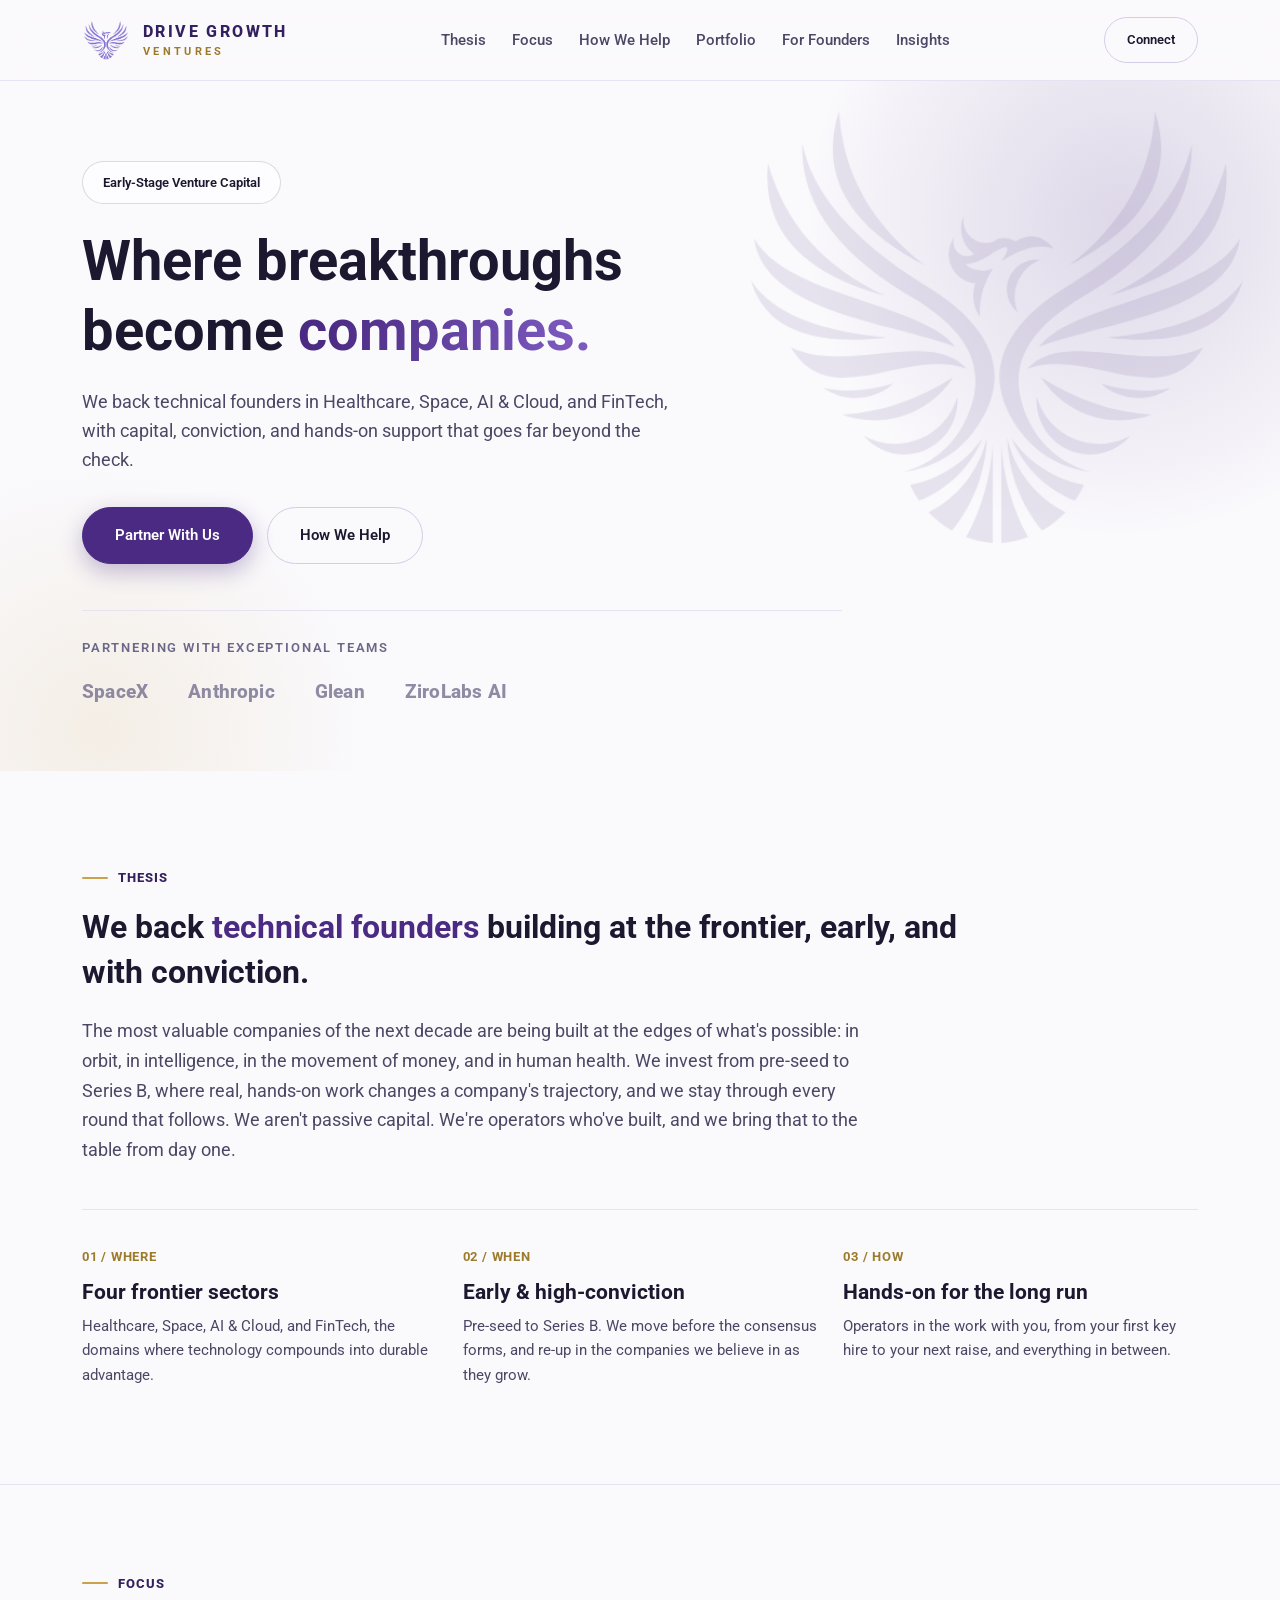
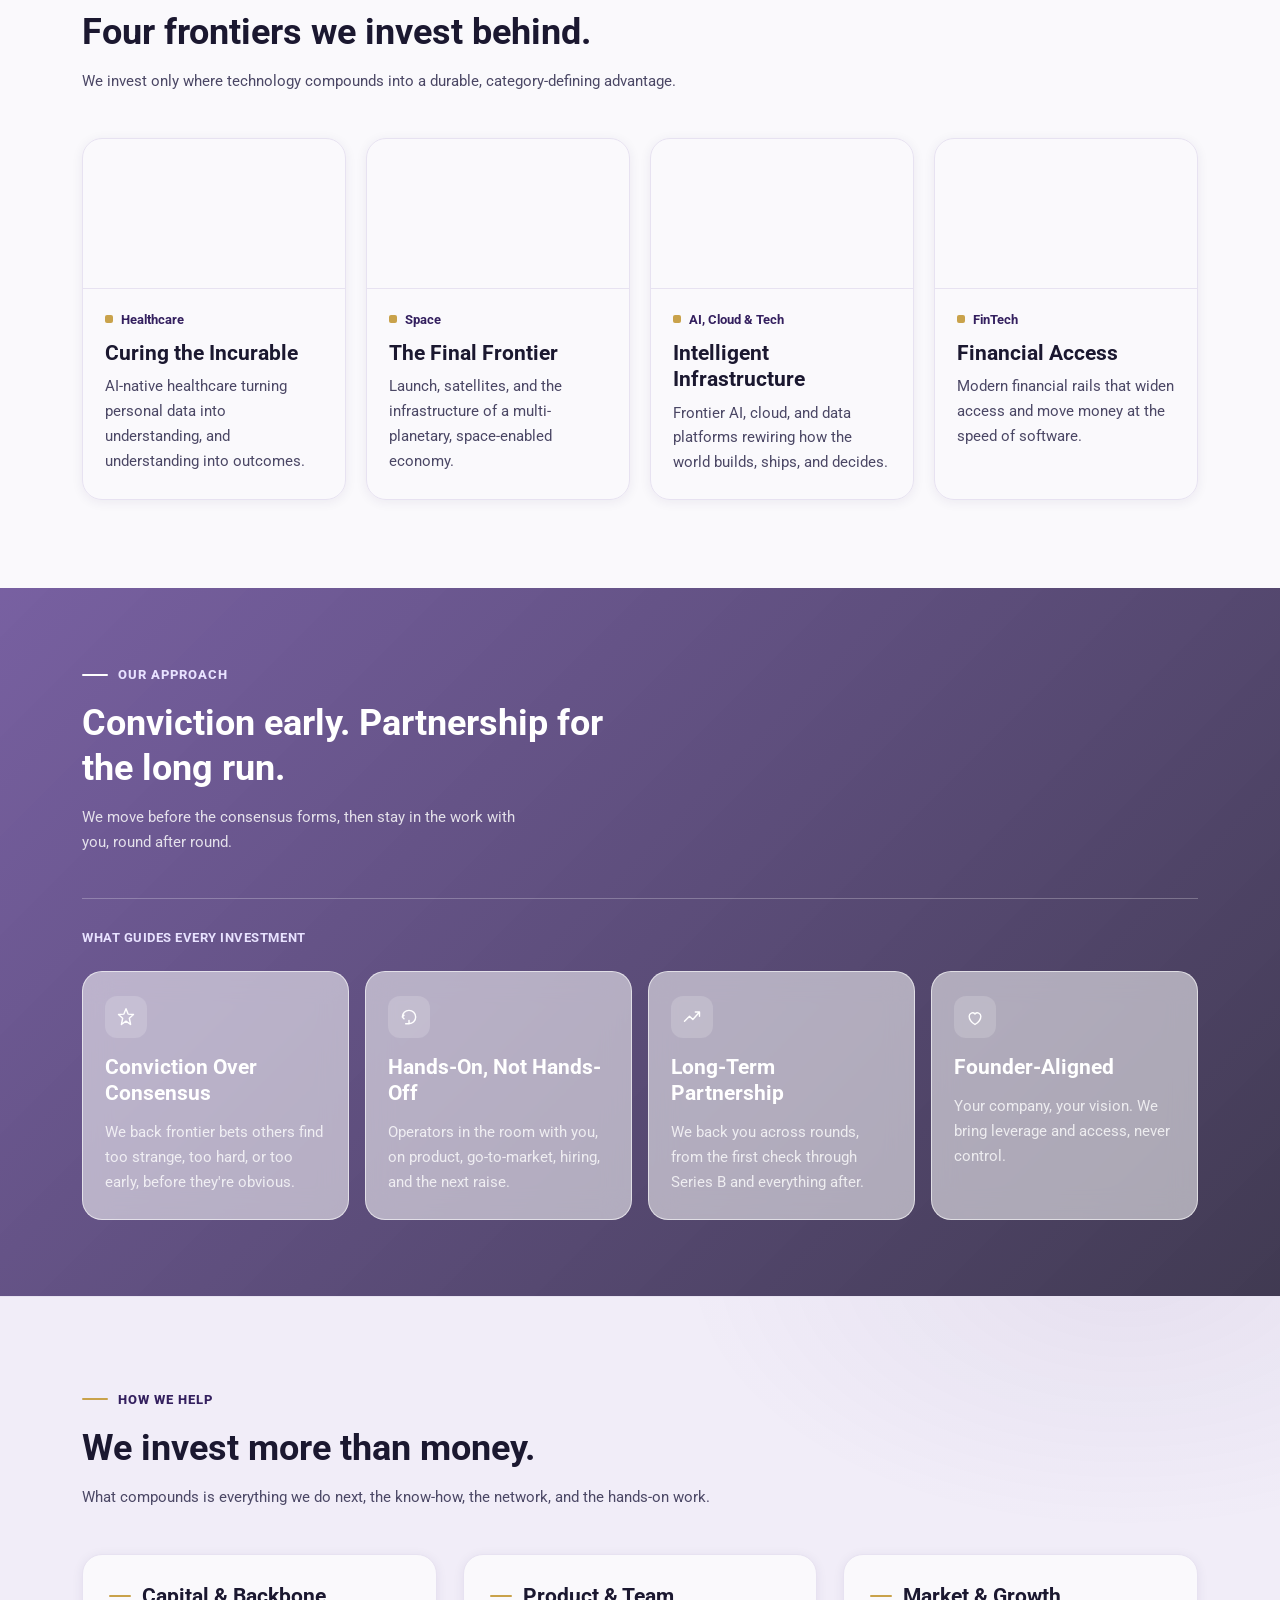
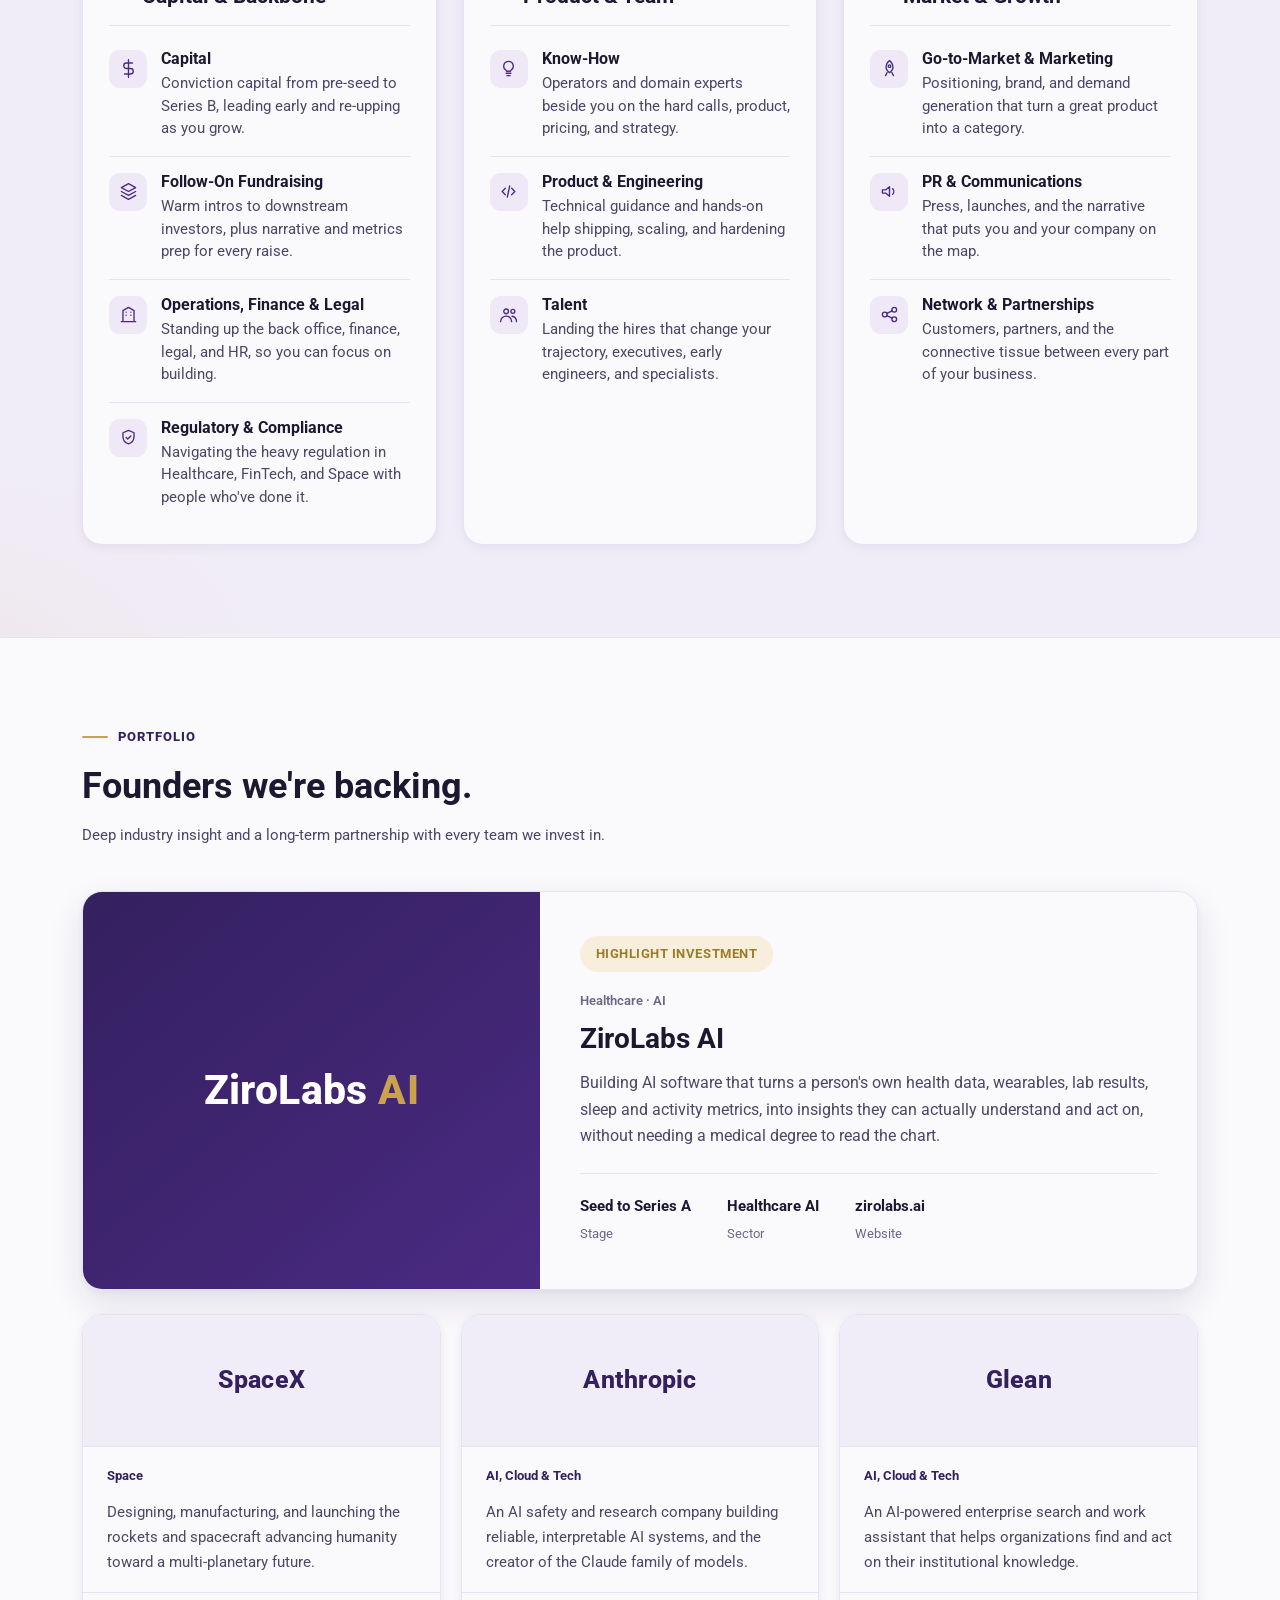
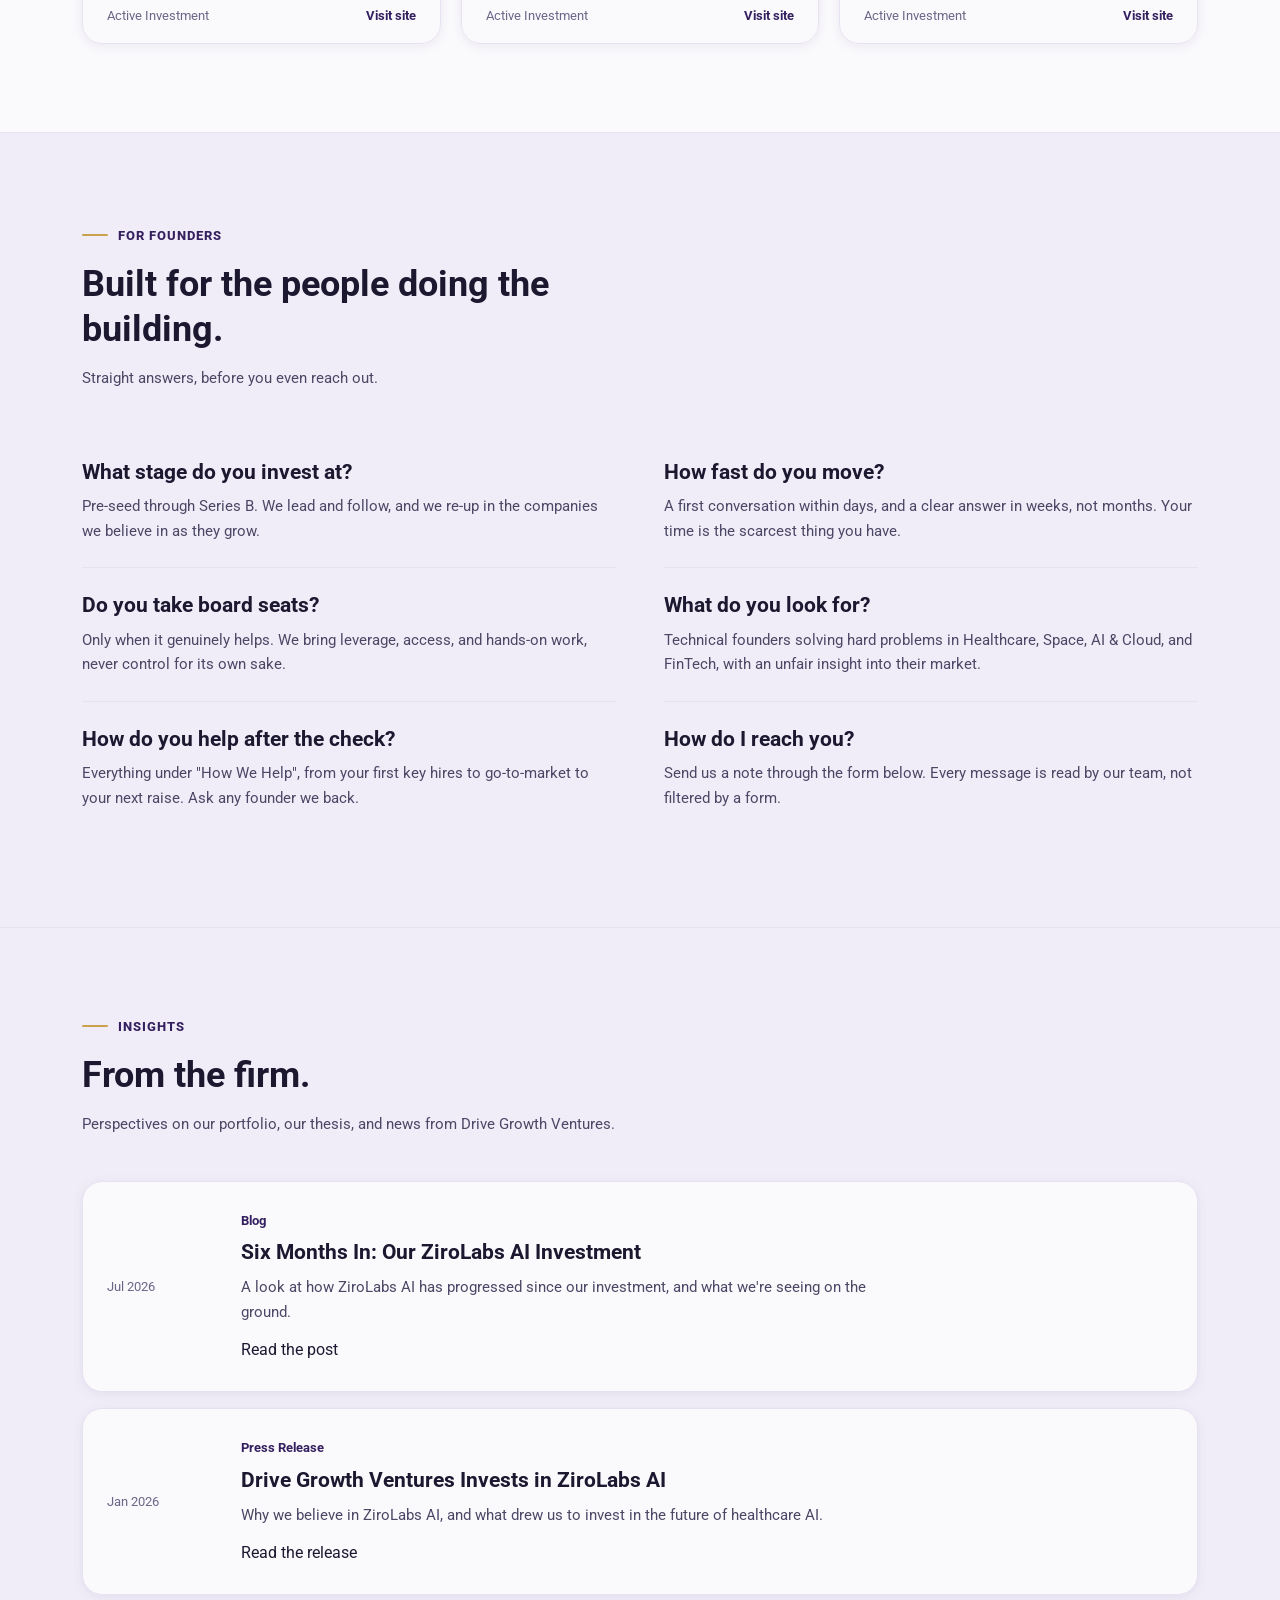
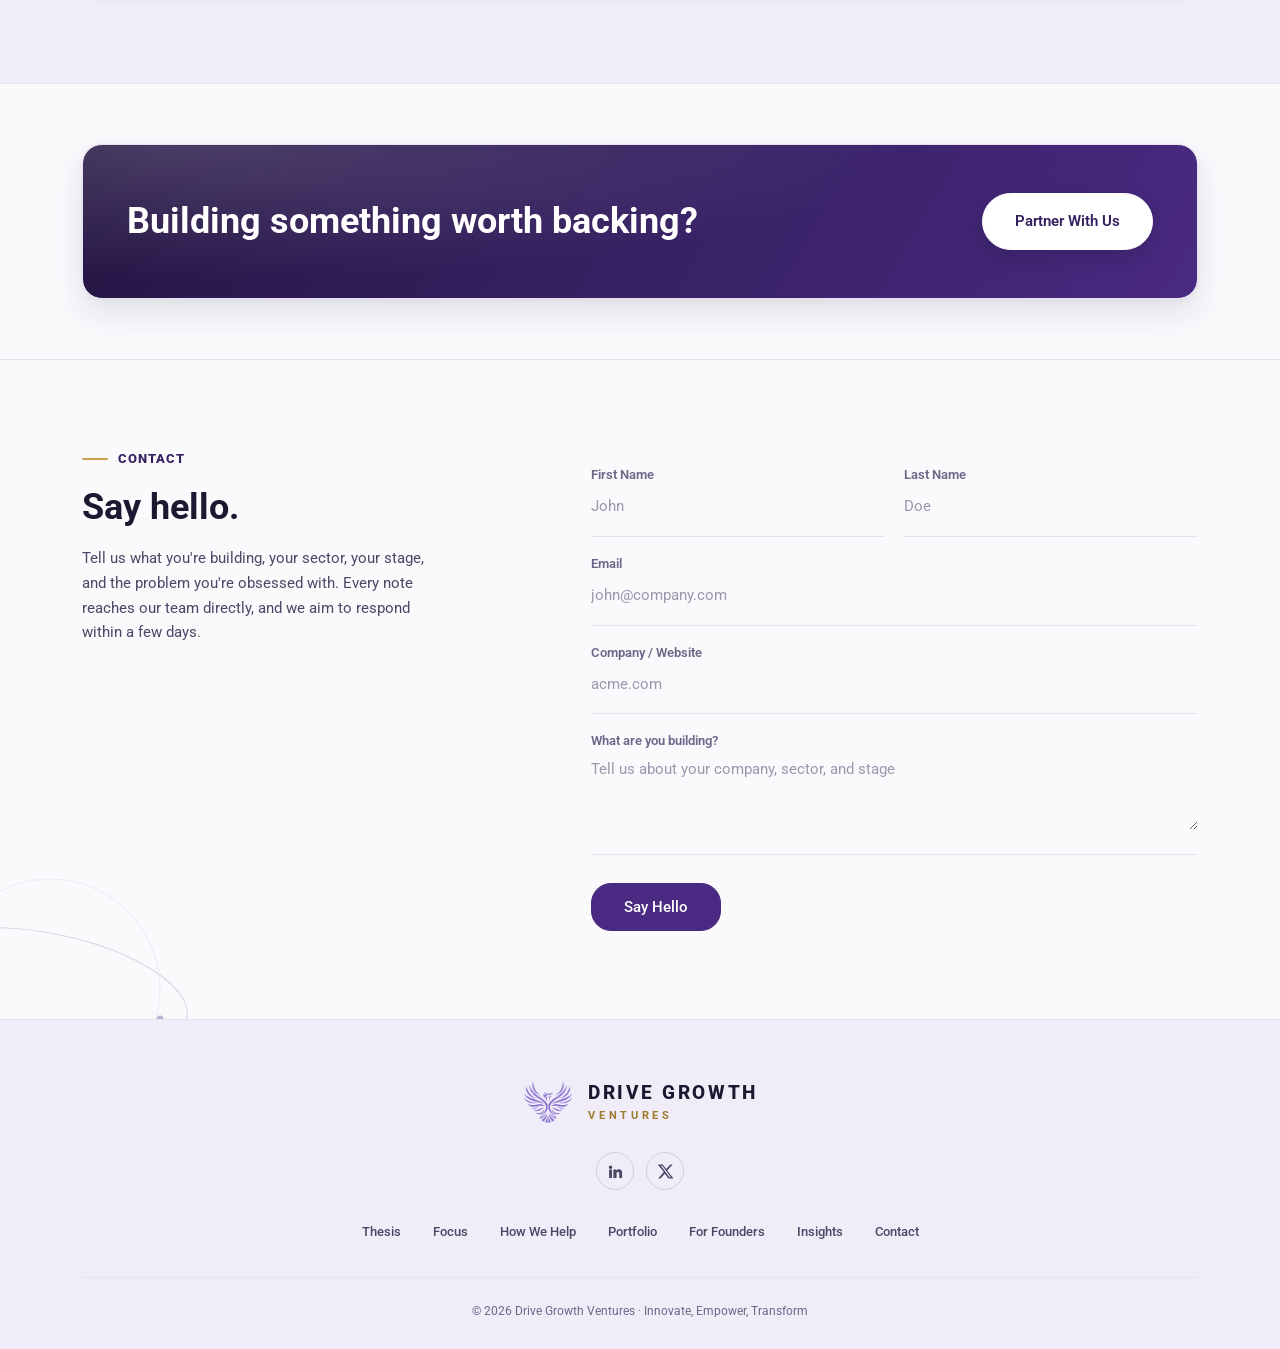
==== index.html @ 90276f50 "Add files via upload" ====
<!DOCTYPE html>
<html lang="en" data-theme="light"><head><meta charset="UTF-8">
<meta name="viewport" content="width=device-width, initial-scale=1.0">
<title>Drive Growth Ventures | Early-Stage Venture Capital</title>
<meta name="description" content="Drive Growth Ventures is an early-stage venture capital firm backing technical founders in Healthcare, Space, AI & Cloud, and FinTech, with capital, conviction, and hands-on support far beyond the check.">
<link rel="icon" type="image/png" href="favicon.png">
<link rel="apple-touch-icon" href="favicon.png">
<link rel="preconnect" href="https://fonts.googleapis.com/">
<link rel="preconnect" href="https://fonts.gstatic.com/" crossorigin="">
<link href="https://fonts.googleapis.com/css2?family=Roboto:wght@400;500;600;700;800&display=swap" rel="stylesheet">
<link rel="stylesheet" href="styles.css">
</head>
<body>
<div class="scroll-progress" style="width: 0%;"></div>

<header>
  <nav>
    <a href="#home" class="logo">
      <img src="phoenix.png" alt="Drive Growth Ventures" class="logo-mark">
      <span class="logo-text">
        <span class="l1">Drive Growth</span>
        <span class="l2">Ventures</span>
      </span>
    </a>
    <ul class="nav-links">
      <li><a href="#thesis">Thesis</a></li>
      <li><a href="#focus">Focus</a></li>
      <li><a href="#value">How We Help</a></li>
      <li><a href="#portfolio">Portfolio</a></li>
      <li><a href="#founders">For Founders</a></li>
      <li><a href="#insights">Insights</a></li>
    </ul>
    <div class="nav-actions">
      <a href="#contact" class="btn btn-outline btn-sm">Connect</a>
      <button class="menu-toggle" id="menuToggle" aria-label="Menu"><span></span></button>
    </div>
  </nav>
</header>

<main>

  <section class="hero" id="home" style="--mx: 70%; --my: 40%;">
    <div class="hero-glow"></div>
    <img class="hero-phoenix" src="phoenix-hero.png" alt="" aria-hidden="true">
    <div class="container" style="padding:80px 32px 64px;">
      <div class="kicker-pill">Early-Stage Venture Capital</div>
      <h1 style="font-size:var(--fs-hero);max-width:740px;margin-bottom:22px;">Where breakthroughs become <span class="accent-grad">companies.</span></h1>
      <p class="lead" style="max-width:600px;margin-bottom:32px;">We back technical founders in Healthcare, Space, AI &amp; Cloud, and FinTech, with capital, conviction, and hands-on support that goes far beyond the check.</p>
      <div style="display:flex;gap:14px;flex-wrap:wrap;">
        <a href="#contact" class="btn btn-primary">Partner With Us</a>
        <a href="#value" class="btn btn-outline">How We Help</a>
      </div>
      <div class="hero-logos">
        <div class="hl-label">Partnering with exceptional teams</div>
        <div class="hl-row">
          <!-- Replace these wordmarks with official logo <img> when brand files are provided -->
          <span class="hl-mark">SpaceX</span>
          <span class="hl-mark">Anthropic</span>
          <span class="hl-mark">Glean</span>
          <span class="hl-mark">ZiroLabs AI</span>
        </div>
      </div>
    </div>
  </section>

  <section class="thesis" id="thesis">
    <div class="container">
      <div class="kicker"><span class="bar"></span><span>Thesis</span></div>
      <p class="thesis-statement">We back <span class="hl">technical founders</span> building at the frontier, early, and with conviction.</p>
      <p class="thesis-body">The most valuable companies of the next decade are being built at the edges of what's possible: in orbit, in intelligence, in the movement of money, and in human health. We invest from pre-seed to Series B, where real, hands-on work changes a company's trajectory, and we stay through every round that follows. We aren't passive capital. We're operators who've built, and we bring that to the table from day one.</p>
      <div class="thesis-pillars stagger-grid">
        <div class="thesis-pillar">
          <div class="tp-label">01 / Where</div>
          <h4>Four frontier sectors</h4>
          <p>Healthcare, Space, AI &amp; Cloud, and FinTech, the domains where technology compounds into durable advantage.</p>
        </div>
        <div class="thesis-pillar">
          <div class="tp-label">02 / When</div>
          <h4>Early &amp; high-conviction</h4>
          <p>Pre-seed to Series B. We move before the consensus forms, and re-up in the companies we believe in as they grow.</p>
        </div>
        <div class="thesis-pillar">
          <div class="tp-label">03 / How</div>
          <h4>Hands-on for the long run</h4>
          <p>Operators in the work with you, from your first key hire to your next raise, and everything in between.</p>
        </div>
      </div>
    </div>
  </section>

  <section class="about" id="focus" style="border-top:1px solid var(--border);">
    <div class="container">
      <div class="head-row fade-in visible">
        <div>
          <div class="kicker"><span class="bar"></span><span>Focus</span></div>
          <h2 class="section-title">Four frontiers we invest behind.</h2>
        </div>
        <p class="section-sub">We invest only where technology compounds into a durable, category-defining advantage.</p>
      </div>
      <div class="focus-grid stagger-grid">
        <div class="focus-cell tilt">
          <div class="focus-cell-media" style="background-image:url('https://images.unsplash.com/photo-1685997180450-242a65624238?fm=jpg&q=80&w=900&auto=format&fit=crop');"></div>
          <div class="focus-cell-inner">
            <div class="fc-label">Healthcare</div>
            <h3>Curing the Incurable</h3>
            <p>AI-native healthcare turning personal data into understanding, and understanding into outcomes.</p>
          </div>
        </div>
        <div class="focus-cell tilt">
          <div class="focus-cell-media" style="background-image:url('https://images.unsplash.com/photo-1457364887197-9150188c107b?fm=jpg&q=80&w=900&auto=format&fit=crop');"></div>
          <div class="focus-cell-inner">
            <div class="fc-label">Space</div>
            <h3>The Final Frontier</h3>
            <p>Launch, satellites, and the infrastructure of a multi-planetary, space-enabled economy.</p>
          </div>
        </div>
        <div class="focus-cell tilt">
          <div class="focus-cell-media" style="background-image:url('https://images.unsplash.com/photo-1558494949-ef010cbdcc31?fm=jpg&q=80&w=900&auto=format&fit=crop');"></div>
          <div class="focus-cell-inner">
            <div class="fc-label">AI, Cloud &amp; Tech</div>
            <h3>Intelligent Infrastructure</h3>
            <p>Frontier AI, cloud, and data platforms rewiring how the world builds, ships, and decides.</p>
          </div>
        </div>
        <div class="focus-cell tilt">
          <div class="focus-cell-media" style="background-image:url('https://images.unsplash.com/photo-1767424412548-1a1ac7f4b9bc?fm=jpg&q=80&w=900&auto=format&fit=crop');"></div>
          <div class="focus-cell-inner">
            <div class="fc-label">FinTech</div>
            <h3>Financial Access</h3>
            <p>Modern financial rails that widen access and move money at the speed of software.</p>
          </div>
        </div>
      </div>
    </div>
  </section>

  <section class="photo-band photo-band-lg">
    <div class="photo-band-media" data-parallax="" style="background-image: url('https://images.unsplash.com/photo-1755047170443-e517c540f08a?fm=jpg&q=80&w=2000&auto=format&fit=crop');"></div>
    <div class="photo-band-overlay"></div>
    <div class="container photo-band-content">
      <div class="kicker"><span class="bar"></span><span>Our Approach</span></div>
      <h2>Conviction early. Partnership for the long run.</h2>
      <p>We move before the consensus forms, then stay in the work with you, round after round.</p>
      <div class="approach-label">What Guides Every Investment</div>
      <div class="approach-list stagger-grid">
        <div class="approach-item">
          <div class="approach-icon"><svg viewBox="0 0 24 24"><path d="M12 2l2.5 6.5L21 9l-5 4.5L17.5 21 12 17l-5.5 4L8 13.5 3 9l6.5-.5z"></path></svg></div>
          <h4>Conviction Over Consensus</h4>
          <p>We back frontier bets others find too strange, too hard, or too early, before they're obvious.</p>
        </div>
        <div class="approach-item">
          <div class="approach-icon"><svg viewBox="0 0 24 24"><path d="M12 20a8 8 0 1 0-8-8M12 20v-4M12 20H8M4 12l2-2M4 12l2 2"></path></svg></div>
          <h4>Hands-On, Not Hands-Off</h4>
          <p>Operators in the room with you, on product, go-to-market, hiring, and the next raise.</p>
        </div>
        <div class="approach-item">
          <div class="approach-icon"><svg viewBox="0 0 24 24"><path d="M3 17l6-6 4 4 8-9M21 6v5M21 6h-5"></path></svg></div>
          <h4>Long-Term Partnership</h4>
          <p>We back you across rounds, from the first check through Series B and everything after.</p>
        </div>
        <div class="approach-item">
          <div class="approach-icon"><svg viewBox="0 0 24 24"><path d="M12 21s-7-4.3-7-10a4 4 0 0 1 7-2.6A4 4 0 0 1 19 11c0 5.7-7 10-7 10z"></path></svg></div>
          <h4>Founder-Aligned</h4>
          <p>Your company, your vision. We bring leverage and access, never control.</p>
        </div>
      </div>
    </div>
  </section>

  <section class="value" id="value">
    <div class="container">
      <div class="head-row fade-in">
        <div>
          <div class="kicker"><span class="bar"></span><span>How We Help</span></div>
          <h2 class="section-title">We invest more than money.</h2>
        </div>
        <p class="section-sub">What compounds is everything we do next, the know-how, the network, and the hands-on work.</p>
      </div>
      <div class="help-cols stagger-grid">

        <div class="help-col">
          <div class="hc-head"><span class="bar"></span><h3>Capital &amp; Backbone</h3></div>
          <div class="help-item">
            <div class="hi-icon"><svg viewBox="0 0 24 24"><path d="M12 1v22M17 5H9.5a3.5 3.5 0 0 0 0 7h5a3.5 3.5 0 0 1 0 7H7"></path></svg></div>
            <div><h4>Capital</h4><p>Conviction capital from pre-seed to Series B, leading early and re-upping as you grow.</p></div>
          </div>
          <div class="help-item">
            <div class="hi-icon"><svg viewBox="0 0 24 24"><path d="M12 2l9 5-9 5-9-5 9-5z"></path><path d="M3 12l9 5 9-5"></path><path d="M3 17l9 5 9-5"></path></svg></div>
            <div><h4>Follow-On Fundraising</h4><p>Warm intros to downstream investors, plus narrative and metrics prep for every raise.</p></div>
          </div>
          <div class="help-item">
            <div class="hi-icon"><svg viewBox="0 0 24 24"><path d="M3 21h18M5 21V7l7-4 7 4v14M9 9h.01M9 13h.01M15 9h.01M15 13h.01"></path></svg></div>
            <div><h4>Operations, Finance &amp; Legal</h4><p>Standing up the back office, finance, legal, and HR, so you can focus on building.</p></div>
          </div>
          <div class="help-item">
            <div class="hi-icon"><svg viewBox="0 0 24 24"><path d="M12 3l7 3v5c0 4.5-3 7.6-7 9-4-1.4-7-4.5-7-9V6z"></path><path d="M9 12l2 2 4-4"></path></svg></div>
            <div><h4>Regulatory &amp; Compliance</h4><p>Navigating the heavy regulation in Healthcare, FinTech, and Space with people who've done it.</p></div>
          </div>
        </div>

        <div class="help-col">
          <div class="hc-head"><span class="bar"></span><h3>Product &amp; Team</h3></div>
          <div class="help-item">
            <div class="hi-icon"><svg viewBox="0 0 24 24"><path d="M9 18h6M10 21h4M12 3a6 6 0 0 0-3.5 10.9c.6.44 1 .95 1.1 1.6h4.8c.1-.65.5-1.16 1.1-1.6A6 6 0 0 0 12 3z"></path></svg></div>
            <div><h4>Know-How</h4><p>Operators and domain experts beside you on the hard calls, product, pricing, and strategy.</p></div>
          </div>
          <div class="help-item">
            <div class="hi-icon"><svg viewBox="0 0 24 24"><path d="M8 8l-4 4 4 4M16 8l4 4-4 4M13.5 5l-3 14"></path></svg></div>
            <div><h4>Product &amp; Engineering</h4><p>Technical guidance and hands-on help shipping, scaling, and hardening the product.</p></div>
          </div>
          <div class="help-item">
            <div class="hi-icon"><svg viewBox="0 0 24 24"><circle cx="9" cy="8" r="3"></circle><path d="M2 21c0-3.9 3.1-7 7-7s7 3.1 7 7"></path><circle cx="17.5" cy="8" r="2.5"></circle><path d="M16.5 14.2a6 6 0 0 1 5.5 6.8"></path></svg></div>
            <div><h4>Talent</h4><p>Landing the hires that change your trajectory, executives, early engineers, and specialists.</p></div>
          </div>
        </div>

        <div class="help-col">
          <div class="hc-head"><span class="bar"></span><h3>Market &amp; Growth</h3></div>
          <div class="help-item">
            <div class="hi-icon"><svg viewBox="0 0 24 24"><path d="M12 2c2.8 2 4.3 4.9 4.3 8.7 0 2-1 4-4.3 6.8-3.3-2.8-4.3-4.8-4.3-6.8C7.7 6.9 9.2 4 12 2z"></path><circle cx="12" cy="9" r="1.6"></circle><path d="M9 17l-2 4M15 17l2 4"></path></svg></div>
            <div><h4>Go-to-Market &amp; Marketing</h4><p>Positioning, brand, and demand generation that turn a great product into a category.</p></div>
          </div>
          <div class="help-item">
            <div class="hi-icon"><svg viewBox="0 0 24 24"><path d="M3 10v4h4l5 4V6L7 10z"></path><path d="M16 8.5a5 5 0 0 1 0 7"></path></svg></div>
            <div><h4>PR &amp; Communications</h4><p>Press, launches, and the narrative that puts you and your company on the map.</p></div>
          </div>
          <div class="help-item">
            <div class="hi-icon"><svg viewBox="0 0 24 24"><circle cx="6" cy="12" r="3"></circle><circle cx="18" cy="6" r="3"></circle><circle cx="18" cy="18" r="3"></circle><path d="M8.6 10.7l6.8-3.4M8.6 13.3l6.8 3.4"></path></svg></div>
            <div><h4>Network &amp; Partnerships</h4><p>Customers, partners, and the connective tissue between every part of your business.</p></div>
          </div>
        </div>

      </div>
    </div>
  </section>

  <section class="portfolio" id="portfolio">
    <div class="container">
      <div class="head-row fade-in">
        <div>
          <div class="kicker"><span class="bar"></span><span>Portfolio</span></div>
          <h2 class="section-title">Founders we're backing.</h2>
        </div>
        <p class="section-sub">Deep industry insight and a long-term partnership with every team we invest in.</p>
      </div>

      <div class="featured featured-logo fade-in">
        <div class="fl-brand">
          <!-- Swap this wordmark for <img src="logo-zirolabs.png" alt="ZiroLabs AI"> when the file arrives -->
          <span class="brand-wordmark">ZiroLabs<span class="bw-accent"> AI</span></span>
        </div>
        <div class="fl-content">
          <span class="featured-tag">Highlight Investment</span>
          <span class="sector">Healthcare · AI</span>
          <h3>ZiroLabs AI</h3>
          <p>Building AI software that turns a person's own health data, wearables, lab results, sleep and activity metrics, into insights they can actually understand and act on, without needing a medical degree to read the chart.</p>
          <div class="featured-meta">
            <div><strong>Seed to Series A</strong>Stage</div>
            <div><strong>Healthcare AI</strong>Sector</div>
            <div><a href="https://zirolabs.ai/" target="_blank" rel="noopener"><strong>zirolabs.ai</strong></a>Website</div>
          </div>
        </div>
      </div>

      <div class="portfolio-grid stagger-grid">
        <div class="port-card tilt">
          <div class="port-logo"><span class="pw">SpaceX</span></div>
          <span class="sector">Space</span>
          <p>Designing, manufacturing, and launching the rockets and spacecraft advancing humanity toward a multi-planetary future.</p>
          <div class="port-stage">Active Investment <a href="https://www.spacex.com/" target="_blank" rel="noopener" class="port-visit">Visit site</a></div>
        </div>
        <div class="port-card tilt">
          <div class="port-logo"><span class="pw">Anthropic</span></div>
          <span class="sector">AI, Cloud &amp; Tech</span>
          <p>An AI safety and research company building reliable, interpretable AI systems, and the creator of the Claude family of models.</p>
          <div class="port-stage">Active Investment <a href="https://www.anthropic.com/" target="_blank" rel="noopener" class="port-visit">Visit site</a></div>
        </div>
        <div class="port-card tilt">
          <div class="port-logo"><span class="pw">Glean</span></div>
          <span class="sector">AI, Cloud &amp; Tech</span>
          <p>An AI-powered enterprise search and work assistant that helps organizations find and act on their institutional knowledge.</p>
          <div class="port-stage">Active Investment <a href="https://www.glean.com/" target="_blank" rel="noopener" class="port-visit">Visit site</a></div>
        </div>
      </div>
    </div>
  </section>

  <section class="founders" id="founders">
    <div class="container">
      <div class="head-row fade-in">
        <div>
          <div class="kicker"><span class="bar"></span><span>For Founders</span></div>
          <h2 class="section-title">Built for the people doing the building.</h2>
        </div>
        <p class="section-sub">Straight answers, before you even reach out.</p>
      </div>
      <div class="faq fade-in">
        <div class="faq-item">
          <h4>What stage do you invest at?</h4>
          <p>Pre-seed through Series B. We lead and follow, and we re-up in the companies we believe in as they grow.</p>
        </div>
        <div class="faq-item">
          <h4>How fast do you move?</h4>
          <p>A first conversation within days, and a clear answer in weeks, not months. Your time is the scarcest thing you have.</p>
        </div>
        <div class="faq-item">
          <h4>Do you take board seats?</h4>
          <p>Only when it genuinely helps. We bring leverage, access, and hands-on work, never control for its own sake.</p>
        </div>
        <div class="faq-item">
          <h4>What do you look for?</h4>
          <p>Technical founders solving hard problems in Healthcare, Space, AI &amp; Cloud, and FinTech, with an unfair insight into their market.</p>
        </div>
        <div class="faq-item">
          <h4>How do you help after the check?</h4>
          <p>Everything under "How We Help", from your first key hires to go-to-market to your next raise. Ask any founder we back.</p>
        </div>
        <div class="faq-item">
          <h4>How do I reach you?</h4>
          <p>Send us a note through the form below. Every message is read by our team, not filtered by a form.</p>
        </div>
      </div>
    </div>
  </section>

  <section class="insights" id="insights">
    <div class="container">
      <div class="head-row fade-in">
        <div>
          <div class="kicker"><span class="bar"></span><span>Insights</span></div>
          <h2 class="section-title">From the firm.</h2>
        </div>
        <p class="section-sub">Perspectives on our portfolio, our thesis, and news from Drive Growth Ventures.</p>
      </div>
      <div class="post-list stagger-grid">
        <a href="blog-zirolabs-update.html" class="post-row">
          <div class="post-date">Jul 2026</div>
          <div>
            <span class="tag">Blog</span>
            <h2>Six Months In: Our ZiroLabs AI Investment</h2>
            <p>A look at how ZiroLabs AI has progressed since our investment, and what we're seeing on the ground.</p>
            <span class="read-more">Read the post</span>
          </div>
        </a>
        <a href="news-zirolabs-investment.html" class="post-row">
          <div class="post-date">Jan 2026</div>
          <div>
            <span class="tag">Press Release</span>
            <h2>Drive Growth Ventures Invests in ZiroLabs AI</h2>
            <p>Why we believe in ZiroLabs AI, and what drew us to invest in the future of healthcare AI.</p>
            <span class="read-more">Read the release</span>
          </div>
        </a>
      </div>
    </div>
  </section>

  <section class="cta-band">
    <div class="container">
      <div class="cta-inner cta-inner-color fade-in">
        <div class="cta-content">
          <h2>Building something worth backing?</h2>
          <a href="#contact" class="btn btn-primary">Partner With Us</a>
        </div>
      </div>
    </div>
  </section>

  <section class="contact" id="contact">
    <svg class="contact-graphic" viewBox="0 0 320 320" aria-hidden="true">
      <ellipse class="orbit" cx="140" cy="180" rx="110" ry="110"></ellipse>
      <ellipse class="orbit-accent" cx="140" cy="180" rx="140" ry="55" transform="rotate(12 140 180)"></ellipse>
      <circle class="node" cx="250" cy="210" r="3.5"></circle>
      <circle class="node" cx="55" cy="140" r="3"></circle>
    </svg>
    <div class="container">
      <div class="contact-grid">
        <div class="contact-left fade-in">
          <div class="contact-left-top">
            <div class="kicker"><span class="bar"></span><span>Contact</span></div>
            <h2 class="section-title">Say hello.</h2>
            <p>Tell us what you're building, your sector, your stage, and the problem you're obsessed with. Every note reaches our team directly, and we aim to respond within a few days.</p>
          </div>
        </div>
        <div class="contact-right fade-in">
          <form onsubmit="event.preventDefault(); this.querySelector('.submit-btn').textContent='Message Sent';">
            <div class="form-row">
              <div class="field">
                <label>First Name</label>
                <input type="text" placeholder="John" required="">
              </div>
              <div class="field">
                <label>Last Name</label>
                <input type="text" placeholder="Doe" required="">
              </div>
            </div>
            <div class="field">
              <label>Email</label>
              <input type="email" placeholder="john@company.com" required="">
            </div>
            <div class="field">
              <label>Company / Website</label>
              <input type="text" placeholder="acme.com" required="">
            </div>
            <div class="field">
              <label>What are you building?</label>
              <textarea placeholder="Tell us about your company, sector, and stage"></textarea>
            </div>
            <button type="submit" class="submit-btn">Say Hello</button>
          </form>
        </div>
      </div>
    </div>
  </section>

</main>

<footer>
  <div class="container">
    <div class="footer-logo">
      <img src="phoenix.png" alt="Drive Growth Ventures" class="footer-logo-mark">
      <span class="footer-logo-text">
        <span class="l1">Drive Growth</span>
        <span class="l2">Ventures</span>
      </span>
    </div>
    <div class="footer-social">
      <a href="https://www.linkedin.com/company/drive-growth-ventures/" aria-label="LinkedIn" target="_blank" rel="noopener"><svg viewBox="0 0 24 24"><path d="M4.98 3.5a2.5 2.5 0 1 1 0 5 2.5 2.5 0 0 1 0-5zM3 9h4v12H3zM9 9h3.8v1.7h.1c.5-.9 1.8-1.9 3.7-1.9 4 0 4.7 2.6 4.7 6V21h-4v-5.3c0-1.3 0-2.9-1.8-2.9s-2 1.4-2 2.8V21H9z"></path></svg></a>
      <a href="https://x.com/" aria-label="X (Twitter)" target="_blank" rel="noopener"><svg viewBox="0 0 24 24"><path d="M18.9 2H22l-7.6 8.7L23.3 22h-6.9l-5.4-6.9L4.8 22H1.6l8.1-9.3L1 2h7.1l4.9 6.3zM17.6 20h1.9L7.5 4H5.5z"></path></svg></a>
    </div>
    <ul class="footer-links">
      <li><a href="#thesis">Thesis</a></li>
      <li><a href="#focus">Focus</a></li>
      <li><a href="#value">How We Help</a></li>
      <li><a href="#portfolio">Portfolio</a></li>
      <li><a href="#founders">For Founders</a></li>
      <li><a href="#insights">Insights</a></li>
      <li><a href="#contact">Contact</a></li>
    </ul>
    <div class="footer-bottom">
      <span>© 2026 Drive Growth Ventures · Innovate, Empower, Transform</span>
    </div>
  </div>
</footer>

<button class="back-to-top" aria-label="Back to top">
  <svg viewBox="0 0 24 24"><line x1="12" y1="19" x2="12" y2="5"></line><polyline points="5 12 12 5 19 12"></polyline></svg>
</button>
<script src="site.js"></script>
</body></html>
---- styles.css ----
/* ============================================
   Drive Growth Ventures: shared stylesheet
   ============================================ */

:root{
  --bg: #FAF9FC;
  --bg-alt: #F1EDF8;
  --text: #1B1830;
  --text-secondary: #4B4765;
  --text-tertiary: #6C6788;
  --border: #E7E2F1;
  --border-strong: #D4CDE7;
  --purple: #4A2A82;
  --purple-dark: #34205F;
  --purple-tint: #EEE8F7;
  --gold: #C9A24B;
  --gold-dark: #9C7B2C;
  --gold-tint: #F7EFDC;
  --white: #ffffff;
  --header-bg: rgba(250,249,252,0.82);
  --placeholder: #9C97AD;
  --radius: 20px;
  --radius-sm: 12px;
  --radius-pill: 999px;
  --shadow-sm: 0 2px 12px rgba(40,24,80,0.07);
  --shadow-md: 0 14px 34px rgba(40,24,80,0.11), 0 2px 8px rgba(40,24,80,0.05);
  --shadow-lift: 0 26px 52px rgba(40,24,80,0.17), 0 4px 12px rgba(40,24,80,0.09);
  --glass-bg: rgba(255,255,255,0.55);
  --glass-border: rgba(255,255,255,0.6);

  --fs-hero: clamp(38px, 4.4vw, 56px);
  --fs-h2: clamp(28px, 2.8vw, 36px);
  --fs-h3: 21px;
  --fs-lead: 18px;
  --fs-body: 16px;
  --fs-body-sm: 15px;
  --fs-label: 13px;
  --fs-nav: 15px;
  --fs-tiny: 12px;
}

html[data-theme="dark"]{
  --bg: #08070a;
  --bg-alt: #0f0e13;
  --text: #f5f4f8;
  --text-secondary: #b2afbb;
  --text-tertiary: #837f8c;
  --border: rgba(255,255,255,0.12);
  --border-strong: rgba(255,255,255,0.22);
  --purple: #8f6dff;
  --purple-dark: #a78bff;
  --purple-tint: rgba(143,109,255,0.14);
  --header-bg: rgba(8,7,10,0.72);
  --placeholder: #565260;
  --shadow-sm: 0 2px 12px rgba(0,0,0,0.45);
  --shadow-md: 0 16px 40px rgba(0,0,0,0.5), 0 0 0 1px rgba(255,255,255,0.05);
  --shadow-lift: 0 26px 54px rgba(0,0,0,0.6), 0 0 0 1px rgba(255,255,255,0.08);
  --glass-bg: rgba(255,255,255,0.06);
  --glass-border: rgba(255,255,255,0.14);
}

@media (prefers-reduced-motion: reduce){
  *{animation-duration:0.01ms !important;animation-iteration-count:1 !important;transition-duration:0.01ms !important;scroll-behavior:auto !important;}
}

*{margin:0;padding:0;box-sizing:border-box;}
html{scroll-behavior:smooth;-webkit-text-size-adjust:100%;text-size-adjust:100%;}
body{
  background:var(--bg);
  color:var(--text);
  font-family:'Roboto',Arial,Helvetica,sans-serif;
  font-weight:400;
  font-size:var(--fs-body);
  line-height:1.65;
  transition:background .25s ease, color .25s ease;
  overflow-x:hidden;
}
h1,h2,h3,h4{
  font-family:'Roboto',Arial,Helvetica,sans-serif;
  font-weight:700;
  color:var(--text);
  line-height:1.25;
}
p{color:var(--text-secondary);}
a{color:inherit;text-decoration:none;}
img{max-width:100%;display:block;}
.container{max-width:1180px;margin:0 auto;padding:0 32px;}
section{position:relative;}

/* Eyebrow / kicker label: bold, uppercase, tight tracking */
.kicker{
  display:flex;align-items:center;gap:10px;
  margin-bottom:16px;
}
.kicker .bar{width:26px;height:2px;background:var(--gold);display:inline-block;border-radius:var(--radius-pill);}
.kicker span{
  font-size:var(--fs-label);
  font-weight:800;
  letter-spacing:0.08em;
  text-transform:uppercase;
  color:var(--purple-dark);
}
/* Pill-badge kicker variant: used in the hero, floating over photography */
.kicker-pill{
  display:inline-flex;align-items:center;gap:8px;
  padding:10px 20px;
  border-radius:var(--radius-pill);
  background:var(--glass-bg);
  border:1px solid var(--glass-border);
  backdrop-filter:blur(14px);
  -webkit-backdrop-filter:blur(14px);
  font-size:var(--fs-label);
  font-weight:600;
  color:var(--text);
  margin-bottom:22px;
}
html:not([data-theme="dark"]) .kicker-pill{border-color:rgba(17,15,23,0.14);}

/* Buttons */
.btn{
  display:inline-flex;align-items:center;gap:8px;
  padding:15px 32px;
  font-family:'Roboto',Arial,sans-serif;
  font-size:var(--fs-body-sm);
  font-weight:600;
  border-radius:var(--radius-pill);
  border:1px solid transparent;
  cursor:pointer;
  transition:background .22s cubic-bezier(.16,1,.3,1), color .22s ease, border-color .22s ease, transform .22s cubic-bezier(.16,1,.3,1), box-shadow .22s ease;
  white-space:nowrap;
}
.btn-primary{background:var(--purple);color:#fff;border-color:var(--purple);box-shadow:0 8px 22px rgba(74,42,130,0.30);}
.btn-primary:hover{background:var(--purple-dark);border-color:var(--purple-dark);transform:translateY(-2px);box-shadow:0 14px 30px rgba(74,42,130,0.42);}
.btn-outline{background:transparent;color:var(--text);border-color:var(--border-strong);}
.btn-outline:hover{border-color:var(--purple);color:var(--purple-dark);transform:translateY(-2px);}
.btn-sm{padding:11px 22px;font-size:var(--fs-label);}

/* Header / Nav */
header{
  position:sticky;top:0;left:0;right:0;
  z-index:100;
  background:var(--header-bg);
  backdrop-filter:blur(16px) saturate(160%);
  -webkit-backdrop-filter:blur(16px) saturate(160%);
  border-bottom:1px solid var(--border);
  transition:background .25s ease, border-color .25s ease;
}
nav{
  display:flex;align-items:center;justify-content:space-between;
  padding:16px 32px;
  max-width:1180px;margin:0 auto;
  gap:20px;
}
.logo{display:flex;align-items:center;gap:13px;flex-shrink:0;}
.logo-mark{width:48px;height:auto;flex-shrink:0;}
.logo-text{display:flex;flex-direction:column;line-height:1.2;}
.logo-text .l1{font-weight:800;font-size:16px;letter-spacing:0.15em;color:var(--purple-dark);text-transform:uppercase;}
.logo-text .l2{
  font-size:11px;
  letter-spacing:0.30em;
  color:var(--gold-dark);
  font-weight:700;
  margin-top:3px;
  text-transform:uppercase;
}
.nav-actions{display:flex;align-items:center;gap:10px;flex-shrink:0;}
.nav-links{
  display:flex;gap:26px;
  list-style:none;
  flex-wrap:wrap;
}
.nav-links a{
  font-size:var(--fs-nav);
  font-weight:500;
  color:var(--text-secondary);
  transition:color .18s ease;
}
.nav-links a:hover,.nav-links a.active{color:var(--purple-dark);}
.menu-toggle{
  display:none;background:none;border:1px solid var(--border-strong);
  color:var(--text);width:36px;height:36px;
  align-items:center;justify-content:center;
  cursor:pointer;border-radius:var(--radius-pill);
}
.menu-toggle span{display:block;width:16px;height:1px;background:var(--text);position:relative;}
.menu-toggle span::before,.menu-toggle span::after{content:"";position:absolute;left:0;width:16px;height:1px;background:var(--text);}
.menu-toggle span::before{top:-5px;}
.menu-toggle span::after{top:5px;}

/* Theme toggle */
.theme-toggle{
  display:flex;align-items:center;justify-content:center;
  width:36px;height:36px;flex-shrink:0;
  background:none;border:1px solid var(--border-strong);
  border-radius:var(--radius-pill);
  color:var(--text);cursor:pointer;
  transition:border-color .18s ease;
}
.theme-toggle:hover{border-color:var(--purple);color:var(--purple-dark);}
.theme-toggle svg{width:16px;height:16px;stroke:currentColor;fill:none;stroke-width:1.6;stroke-linecap:round;stroke-linejoin:round;}
.theme-toggle .icon-sun{display:none;}
html[data-theme="dark"] .theme-toggle .icon-sun{display:block;}
html[data-theme="dark"] .theme-toggle .icon-moon{display:none;}

/* Hero: gradient-mesh backdrop + animated orbit graphic */
.hero{overflow:hidden;position:relative;}
.hero::before{
  content:"";
  position:absolute;top:-180px;right:-160px;
  width:640px;height:640px;
  background:radial-gradient(circle, rgba(74,42,130,0.16), transparent 70%);
  pointer-events:none;
  z-index:0;
}
.hero::after{
  content:"";
  position:absolute;bottom:-220px;left:-160px;
  width:520px;height:520px;
  background:radial-gradient(circle, rgba(201,162,75,0.13), transparent 72%);
  pointer-events:none;
  z-index:0;
}
html[data-theme="dark"] .hero::before{background:radial-gradient(circle, rgba(143,109,255,0.20), transparent 70%);}
html[data-theme="dark"] .hero::after{background:radial-gradient(circle, rgba(143,109,255,0.10), transparent 72%);}
.hero-graphic{
  position:absolute;
  top:-60px;right:-60px;
  width:460px;height:460px;
  pointer-events:none;
  z-index:0;
  opacity:0.55;
  animation:spin-slow 90s linear infinite;
  transform-origin:66% 40%;
  overflow:visible;
}
.hero-graphic .orbit{stroke:var(--border-strong);fill:none;stroke-width:1;}
.hero-graphic .orbit-accent{stroke:var(--purple);fill:none;stroke-width:1;opacity:0.5;}
.hero-graphic circle.node{fill:var(--purple);}
.hero .container{position:relative;z-index:1;}
@keyframes spin-slow{from{transform:rotate(0deg);}to{transform:rotate(360deg);}}
@media (max-width:900px){
  .hero-graphic{width:280px;height:280px;top:-30px;right:-60px;opacity:0.35;}
}

/* Hero stat row: bold bento-style numbers, glass chip on small screens */
.hero-stats{
  display:flex;flex-wrap:wrap;gap:0;
  border-top:1px solid var(--border);
  padding-top:28px;
}
.hero-stat{padding-right:40px;margin-right:40px;border-right:1px solid var(--border);}
.hero-stat:last-child{border-right:none;padding-right:0;margin-right:0;}
.hero-stat .num{
  display:block;
  font-size:clamp(28px,3vw,38px);
  font-weight:800;
  color:var(--text);
  line-height:1.1;
  margin-bottom:6px;
}
.hero-stat .label{font-size:var(--fs-label);font-weight:600;color:var(--text-tertiary);text-transform:uppercase;letter-spacing:0.04em;}
@media (max-width:640px){
  .hero-stat{padding-right:24px;margin-right:24px;}
}

/* Page header banner (used on Blog / News / interior pages) */
.page-hero{
  padding:64px 0 48px;
  border-bottom:1px solid var(--border);
  background:var(--bg-alt);
}
.page-hero h1{font-size:var(--fs-hero);margin-bottom:12px;}
.page-hero p{font-size:var(--fs-body);max-width:620px;}

/* Section heads */
.head-row{
  display:flex;flex-direction:column;align-items:flex-start;
  gap:14px;
  margin-bottom:44px;
}
.head-row .section-sub{padding-top:0;max-width:640px;}
.section-title{font-size:var(--fs-h2);max-width:560px;}
.section-sub{color:var(--text-secondary);max-width:360px;font-size:var(--fs-body-sm);}

/* Fade-in on scroll, with optional stagger for grid children */
.fade-in{opacity:0;transform:translateY(22px) scale(.985);transition:opacity .7s cubic-bezier(.16,1,.3,1), transform .7s cubic-bezier(.16,1,.3,1);}
.fade-in.visible{opacity:1;transform:translateY(0) scale(1);}
.stagger-grid > *{opacity:0;transform:translateY(20px) scale(.98);transition:opacity .6s cubic-bezier(.16,1,.3,1), transform .6s cubic-bezier(.16,1,.3,1);}
.stagger-grid.visible > *{opacity:1;transform:translateY(0) scale(1);}
.stagger-grid.visible > *:nth-child(1){transition-delay:0ms;}
.stagger-grid.visible > *:nth-child(2){transition-delay:70ms;}
.stagger-grid.visible > *:nth-child(3){transition-delay:140ms;}
.stagger-grid.visible > *:nth-child(4){transition-delay:210ms;}
.stagger-grid.visible > *:nth-child(5){transition-delay:280ms;}
.stagger-grid.visible > *:nth-child(6){transition-delay:350ms;}
.stagger-grid.visible > *:nth-child(7){transition-delay:420ms;}
.stagger-grid.visible > *:nth-child(8){transition-delay:490ms;}

/* Parallax-lite: gentle vertical drift on photo bands, applied via JS transform */
.photo-band-media[data-parallax]{will-change:transform;}

/* ABOUT: focus areas, photo tiles (image visible on top, plain text below) */
.about{padding:88px 0;}
.focus-grid{display:grid;grid-template-columns:repeat(4,1fr);gap:20px;}
.focus-cell{
  border:1px solid var(--border);
  border-radius:var(--radius);
  overflow:hidden;
  box-shadow:var(--shadow-sm);
  transition:transform .3s cubic-bezier(.16,1,.3,1), box-shadow .3s ease, border-color .3s ease;
}
.focus-cell:hover{border-color:var(--purple);transform:translateY(-6px);box-shadow:var(--shadow-lift);}
.focus-cell-media{
  height:150px;
  background-size:cover;background-position:center;
  border-bottom:1px solid var(--border);
  transition:transform .4s ease;
}
.focus-cell:hover .focus-cell-media{transform:scale(1.05);}
.focus-cell-inner{padding:20px 22px 24px;}
.focus-cell .fc-label{font-size:var(--fs-label);font-weight:700;color:var(--purple-dark);margin-bottom:10px;}
.focus-cell h3{font-size:var(--fs-h3);margin-bottom:8px;}
.focus-cell p{font-size:var(--fs-body-sm);color:var(--text-secondary);}

/* OFFER: image + stacked rows */
.offer{padding:88px 0;background:var(--bg-alt);border-top:1px solid var(--border);border-bottom:1px solid var(--border);}
.offer-split{display:grid;grid-template-columns:320px 1fr;gap:44px;align-items:stretch;}
.offer-media{
  background-size:cover;background-position:center;
  border:1px solid var(--border);
  border-radius:var(--radius);
  min-height:100%;
  box-shadow:var(--shadow-sm);
  transition:transform .5s cubic-bezier(.16,1,.3,1), box-shadow .5s ease;
}
.offer-media:hover{transform:scale(1.015);box-shadow:var(--shadow-md);}
.offer-media.offer-graphic{overflow:hidden;border-color:transparent;}
.offer-graphic svg{width:100%;height:100%;display:block;}
.offer-list{border-top:1px solid var(--border);}
.offer-row{
  display:grid;grid-template-columns:56px 1fr;
  gap:20px;
  padding:26px 20px 26px 8px;
  border-bottom:1px solid var(--border);
  border-radius:var(--radius-sm);
  align-items:flex-start;
  transition:padding-left .25s cubic-bezier(.16,1,.3,1), background .25s ease, transform .25s ease;
}
.offer-row:hover{padding-left:16px;background:var(--bg-alt);transform:translateX(4px);}
.offer-row .offer-icon{
  width:44px;height:44px;border-radius:var(--radius-sm);
  background:var(--purple-tint);
  display:flex;align-items:center;justify-content:center;
  flex-shrink:0;
}
.offer-row .offer-icon svg{width:22px;height:22px;stroke:var(--purple-dark);fill:none;stroke-width:1.7;stroke-linecap:round;stroke-linejoin:round;}
.offer-row h3{font-size:var(--fs-h3);margin-bottom:6px;}
.offer-row p{font-size:var(--fs-body-sm);max-width:480px;}
@media (max-width:900px){
  .offer-row{grid-template-columns:44px 1fr;}
}
@media (max-width:900px){
  .offer-split{grid-template-columns:1fr;}
  .offer-media{min-height:220px;}
}

/* PHOTO BAND: real photography with brand tint overlay */
.photo-band{
  position:relative;
  min-height:360px;
  display:flex;align-items:center;
  overflow:hidden;
}
.photo-band-media{
  position:absolute;inset:0;
  background-size:cover;
  background-position:center;
}
.photo-band-overlay{
  position:absolute;inset:0;
  background:linear-gradient(135deg, rgba(74,42,130,0.74), rgba(24,16,44,0.82));
}
.photo-band-content{position:relative;z-index:1;padding:64px 32px;}
.photo-band-content .kicker span{color:#e8e2ff;}
.photo-band-content .kicker .bar{background:#fff;}
.photo-band-content h2{color:#fff;font-size:var(--fs-h2);max-width:560px;}
.photo-band-content p{color:rgba(255,255,255,0.82);max-width:460px;margin-top:14px;font-size:var(--fs-body-sm);}
@media (max-width:700px){.photo-band{min-height:300px;}}
.photo-band-sm{min-height:220px;}
.photo-band-sm .photo-band-content{padding:36px 32px;}

/* PHOTO BAND LG: taller single-image band that also houses the firm's approach points */
.photo-band-lg{display:block;min-height:0;align-items:initial;}
.photo-band-lg .photo-band-content{padding:76px 32px;}
.approach-label{
  font-size:var(--fs-label);font-weight:700;text-transform:uppercase;letter-spacing:0.04em;
  color:#e8e2ff;
  margin-top:44px;
  padding-top:28px;
  border-top:1px solid rgba(255,255,255,0.25);
}
.approach-list{display:grid;grid-template-columns:repeat(4,1fr);gap:16px;margin-top:22px;}
.approach-item{
  padding:24px 22px;
  border-radius:var(--radius);
  background:var(--glass-bg);
  border:1px solid var(--glass-border);
  backdrop-filter:blur(14px);
  -webkit-backdrop-filter:blur(14px);
  transition:transform .3s cubic-bezier(.16,1,.3,1), background .3s ease;
}
.approach-item:hover{transform:translateY(-6px);background:rgba(255,255,255,0.14);}
.approach-icon{
  width:42px;height:42px;border-radius:var(--radius-sm);
  background:rgba(255,255,255,0.16);
  display:flex;align-items:center;justify-content:center;
  margin-bottom:16px;
}
.approach-icon svg{width:20px;height:20px;stroke:#fff;fill:none;stroke-width:1.7;stroke-linecap:round;stroke-linejoin:round;}
.approach-item h4{color:#fff;font-size:var(--fs-h3);margin-bottom:10px;}
.approach-item p{color:rgba(255,255,255,0.78);font-size:var(--fs-body-sm);}
@media (max-width:900px){
  .approach-list{grid-template-columns:repeat(2,1fr);}
}
@media (max-width:560px){
  .approach-list{grid-template-columns:1fr;}
}

/* PROGRAMS */
.programs{padding:88px 0;background:var(--bg-alt);border-top:1px solid var(--border);border-bottom:1px solid var(--border);overflow:hidden;}
.programs .container{position:relative;z-index:1;}
.programs-graphic{
  position:absolute;
  top:-90px;right:-50px;
  width:280px;height:280px;
  pointer-events:none;
  z-index:0;
  opacity:0.4;
}
.programs-graphic .orbit{stroke:var(--border-strong);fill:none;stroke-width:1;}
.programs-graphic .orbit-accent{stroke:var(--purple);fill:none;stroke-width:1;opacity:0.5;}
.programs-graphic circle.node{fill:var(--purple);}
@media (max-width:900px){
  .programs-graphic{display:none;}
}
.stage-strip{display:flex;flex-wrap:wrap;gap:14px;margin-top:28px;}
.stage-strip div{
  padding:18px 30px;
  font-size:var(--fs-body-sm);
  font-weight:600;
  text-align:center;
  border:1px solid var(--border);
  border-radius:var(--radius-pill);
  flex:1;
  min-width:140px;
  background:var(--bg);
  box-shadow:var(--shadow-sm);
  transition:transform .25s cubic-bezier(.16,1,.3,1), background .25s ease, color .25s ease, box-shadow .25s ease;
}
.stage-strip div:hover{background:var(--purple);color:#fff;transform:translateY(-4px);box-shadow:var(--shadow-md);}

/* PORTFOLIO */
.portfolio{padding:88px 0;}
.featured{
  position:relative;
  overflow:hidden;
  display:grid;grid-template-columns:1fr;
  border:1px solid var(--border);
  border-radius:var(--radius);
  box-shadow:var(--shadow-md);
  margin-bottom:24px;
  transition:transform .3s cubic-bezier(.16,1,.3,1), box-shadow .3s ease;
}
.featured:hover{transform:translateY(-6px);box-shadow:var(--shadow-lift);}
.featured-media{position:absolute;inset:0;background-size:cover;background-position:center;}
.featured-overlay{position:absolute;inset:0;background:linear-gradient(135deg, rgba(44,26,84,0.84), rgba(22,15,40,0.90));}
.featured-content{position:relative;z-index:1;padding:44px 40px;}
.featured-tag{
  display:inline-block;
  font-size:var(--fs-label);font-weight:700;letter-spacing:0.04em;text-transform:uppercase;
  color:var(--purple-dark);
  background:var(--purple-tint);
  border-radius:var(--radius-pill);
  padding:7px 16px;
  margin-bottom:20px;
}
.featured-content .sector{
  display:block;
  font-size:var(--fs-label);color:rgba(255,255,255,0.75);
  margin-bottom:12px;font-weight:500;
}
.featured-content h3{font-size:28px;margin-bottom:14px;color:#fff;}
.featured-content p{font-size:var(--fs-body);margin-bottom:26px;max-width:640px;color:rgba(255,255,255,0.88);}
.featured-meta{display:flex;gap:36px;flex-wrap:wrap;border-top:1px solid rgba(255,255,255,0.2);padding-top:20px;}
.featured-meta div{font-size:var(--fs-label);color:rgba(255,255,255,0.7);}
.featured-meta strong{display:block;color:#fff;font-size:var(--fs-body-sm);font-weight:700;margin-bottom:4px;}
.portfolio-grid{display:grid;grid-template-columns:repeat(3,1fr);gap:20px;}
.port-card{
  border:1px solid var(--border);
  border-radius:var(--radius);
  box-shadow:var(--shadow-sm);
  transition:transform .3s cubic-bezier(.16,1,.3,1), box-shadow .3s ease, border-color .3s ease;
  overflow:hidden;
}
.port-card:hover{border-color:var(--purple);background:var(--bg-alt);transform:translateY(-6px);box-shadow:var(--shadow-lift);}
.port-thumb{
  width:100%;height:140px;
  background-size:cover;background-position:center;
  position:relative;
  margin-bottom:18px;
  overflow:hidden;
  transition:transform .4s ease;
}
.port-card:hover .port-thumb{transform:scale(1.04);}
.port-thumb::after{
  content:"";
  position:absolute;inset:0;
  background:linear-gradient(150deg, rgba(74,42,130,0.44), rgba(24,16,44,0.48));
}
.port-card .sector{font-size:var(--fs-label);font-weight:700;color:var(--purple-dark);margin-bottom:14px;display:block;padding:0 24px;}
.port-card h3{font-size:var(--fs-h3);margin-bottom:8px;padding:0 24px;}
.port-card p{font-size:var(--fs-body-sm);margin-bottom:18px;padding:0 24px;}
.port-stage{font-size:var(--fs-label);color:var(--text-tertiary);border-top:1px solid var(--border);padding:12px 24px 16px;margin-top:0;display:flex;justify-content:space-between;align-items:center;gap:12px;flex-wrap:wrap;}
.port-visit{font-size:var(--fs-label);font-weight:700;color:var(--purple-dark);white-space:nowrap;transition:transform .2s ease;}
.port-visit:hover{transform:translateX(3px);}

/* INSIGHTS teaser (Blog + News preview on homepage): reuses .post-list/.post-row/.post-thumb */
.insights{padding:88px 0;background:var(--bg-alt);border-top:1px solid var(--border);border-bottom:1px solid var(--border);}

/* CTA */
.cta-band{padding:60px 0;}
.cta-inner{
  position:relative;
  overflow:hidden;
  border:1px solid var(--border);
  border-radius:var(--radius);
  box-shadow:var(--shadow-md);
}
.cta-inner-color{
  background:
    radial-gradient(120% 160% at 8% 0%, rgba(255,255,255,0.16), transparent 55%),
    linear-gradient(120deg, #241542 0%, var(--purple-dark) 45%, var(--purple) 100%);
}
html[data-theme="dark"] .cta-inner-color{
  background:
    radial-gradient(120% 160% at 8% 0%, rgba(255,255,255,0.08), transparent 55%),
    linear-gradient(120deg, #4a34ad 0%, var(--purple-dark) 55%, var(--purple) 100%);
}
.cta-content{
  position:relative;z-index:1;
  display:flex;justify-content:space-between;align-items:center;
  gap:30px;flex-wrap:wrap;
  padding:48px 44px;
}
.cta-content h2{color:#fff;font-size:var(--fs-h2);max-width:640px;}
.cta-inner-color .btn-primary{background:#fff;color:var(--purple-dark);border-color:#fff;box-shadow:0 8px 20px rgba(24,16,45,0.22);}
.cta-inner-color .btn-primary:hover{background:#fff;color:var(--purple-dark);opacity:.92;transform:translateY(-2px);}

/* TESTIMONIALS */
.testimonials{padding:88px 0;background:var(--bg-alt);border-top:1px solid var(--border);border-bottom:1px solid var(--border);}
.testimonial-grid{display:grid;grid-template-columns:repeat(3,1fr);gap:20px;}
.testimonial-card{
  background:var(--bg);
  border:1px solid var(--border);
  border-radius:var(--radius);
  box-shadow:var(--shadow-sm);
  padding:30px 28px;
  transition:transform .3s cubic-bezier(.16,1,.3,1), box-shadow .3s ease;
}
.testimonial-card:hover{transform:translateY(-6px);box-shadow:var(--shadow-lift);}
.testimonial-stars{display:flex;gap:3px;margin-bottom:16px;color:var(--purple);}
.testimonial-stars svg{width:16px;height:16px;fill:var(--purple);stroke:none;}
.testimonial-card p{font-size:var(--fs-body-sm);color:var(--text);margin-bottom:20px;}
.testimonial-name{font-weight:700;font-size:var(--fs-body-sm);color:var(--text);}
.testimonial-role{font-size:var(--fs-label);color:var(--text-tertiary);}
@media (max-width:900px){
  .testimonial-grid{grid-template-columns:1fr;}
}

/* CONTACT */
.contact{padding:88px 0;border-top:1px solid var(--border);overflow:hidden;}
.contact .container{position:relative;z-index:1;}
.contact-graphic{
  position:absolute;
  bottom:-110px;left:-90px;
  width:320px;height:320px;
  pointer-events:none;
  z-index:0;
  opacity:0.35;
}
.contact-graphic .orbit{stroke:var(--border-strong);fill:none;stroke-width:1;}
.contact-graphic .orbit-accent{stroke:var(--purple);fill:none;stroke-width:1;opacity:0.5;}
.contact-graphic circle.node{fill:var(--purple);}
@media (max-width:900px){
  .contact-graphic{display:none;}
}
.contact-grid{display:grid;grid-template-columns:0.85fr 1.15fr;gap:60px;}
.contact-left-top .section-title{margin-bottom:16px;}
.contact-left-top p{color:var(--text-secondary);font-size:var(--fs-body-sm);max-width:360px;}
.offices{margin-top:36px;}
.office{
  padding:16px 0;
  border-top:1px solid var(--border);
  display:flex;justify-content:space-between;
}
.office:last-child{border-bottom:1px solid var(--border);}
.office h4{font-size:var(--fs-body-sm);font-weight:600;}
.office span{font-size:var(--fs-label);color:var(--text-tertiary);}
form{display:flex;flex-direction:column;gap:0;}
.form-row{display:grid;grid-template-columns:1fr 1fr;gap:20px;}
.field{border-bottom:1px solid var(--border);padding:16px 0;}
label{
  display:block;
  font-size:var(--fs-label);font-weight:600;
  color:var(--text-tertiary);margin-bottom:8px;
}
input, textarea{
  width:100%;
  background:transparent;
  border:none;
  color:var(--text);
  font-family:'Roboto',Arial,sans-serif;
  font-size:var(--fs-body-sm);
  padding:0;
}
input:focus, textarea:focus{outline:none;}
textarea{resize:vertical;min-height:70px;}
::placeholder{color:var(--placeholder);}
.submit-btn{
  margin-top:28px;
  align-self:flex-start;
  padding:14px 32px;
  border:1px solid var(--purple);
  border-radius:var(--radius);
  background:var(--purple);
  color:#fff;
  font-family:'Roboto',Arial,sans-serif;
  font-weight:500;
  font-size:var(--fs-body-sm);
  cursor:pointer;
  transition:background .18s ease;
}
.submit-btn:hover{background:var(--purple-dark);}

/* BLOG / NEWS listing: rounded card blocks */
.post-list{display:flex;flex-direction:column;gap:16px;}
.post-row{
  display:grid;grid-template-columns:110px 1fr;
  gap:24px;
  padding:28px 28px 28px 24px;
  align-items:center;
  border:1px solid var(--border);
  border-radius:var(--radius);
  background:var(--bg);
  box-shadow:var(--shadow-sm);
  transition:transform .3s cubic-bezier(.16,1,.3,1), border-color .3s ease, box-shadow .3s ease, background .3s ease;
}
.post-row:hover{transform:translateY(-4px);border-color:var(--purple);box-shadow:var(--shadow-lift);background:var(--bg-alt);}
.post-row .post-date{font-size:var(--fs-label);color:var(--text-tertiary);}
.post-row .tag{font-size:var(--fs-label);font-weight:700;color:var(--purple-dark);margin-bottom:8px;display:block;}
.post-row h2{font-size:var(--fs-h3);margin-bottom:10px;}
.post-row p{font-size:var(--fs-body-sm);margin-bottom:12px;max-width:640px;}
.post-row a.read-more{font-size:var(--fs-body-sm);font-weight:600;color:var(--purple-dark);}

/* Single post / press release */
.post-body{padding:56px 0 96px;}
.post-body.no-band{padding-top:96px;}
.post-body .post-meta{font-size:var(--fs-label);color:var(--text-tertiary);margin-bottom:16px;}
.post-body .post-title{font-size:var(--fs-hero);max-width:760px;margin-bottom:24px;}
.post-body .post-content{max-width:720px;}
.post-body .post-content p{font-size:var(--fs-body);margin-bottom:20px;color:var(--text-secondary);}
.post-body .post-content h3{font-size:20px;margin:32px 0 14px;color:var(--text);}
.post-body .post-content blockquote{
  border-left:3px solid var(--purple);
  padding:4px 0 4px 20px;
  margin:28px 0;
  font-size:18px;
  color:var(--text);
  font-style:italic;
}
.back-link{display:inline-block;margin-bottom:28px;font-size:var(--fs-label);font-weight:600;color:var(--purple-dark);}

/* FOOTER */
footer{padding:56px 0 28px;border-top:1px solid var(--border);background:var(--bg-alt);}
.footer-logo{display:flex;align-items:center;justify-content:center;gap:14px;margin-bottom:24px;}
.footer-logo-mark{width:52px;height:auto;}
.footer-logo-text{display:flex;flex-direction:column;line-height:1.2;}
.footer-logo-text .l1{font-weight:800;font-size:19px;letter-spacing:0.14em;color:var(--text);text-transform:uppercase;}
.footer-logo-text .l2{font-size:11px;letter-spacing:0.34em;color:var(--gold-dark);margin-top:4px;font-weight:700;text-transform:uppercase;}
.footer-social{display:flex;justify-content:center;gap:12px;margin-bottom:28px;}
.footer-social a{
  width:38px;height:38px;border-radius:var(--radius-pill);
  border:1px solid var(--border-strong);
  display:flex;align-items:center;justify-content:center;
  color:var(--text-secondary);
  transition:transform .22s cubic-bezier(.16,1,.3,1), background .22s ease, color .22s ease, border-color .22s ease;
}
.footer-social a svg{width:17px;height:17px;fill:currentColor;}
.footer-social a:hover{background:var(--purple);border-color:var(--purple);color:#fff;transform:translateY(-3px);}
.footer-links{display:flex;justify-content:center;gap:0;list-style:none;margin-bottom:32px;flex-wrap:wrap;}
.footer-links a{color:var(--text-secondary);font-size:var(--fs-label);font-weight:500;padding:0 16px;transition:color .18s;}
.footer-links a:hover{color:var(--purple-dark);}
.footer-bottom{
  display:flex;justify-content:center;flex-wrap:wrap;gap:12px;
  padding-top:24px;border-top:1px solid var(--border);
  font-size:var(--fs-tiny);color:var(--text-tertiary);
}

/* RESPONSIVE */
@media (max-width:1080px){
  .nav-links{display:none;}
  .nav-links.nav-open{
    display:flex;
    position:absolute;top:100%;left:0;right:0;
    flex-direction:column;
    background:var(--bg);
    border-bottom:1px solid var(--border);
    padding:20px 32px;
    gap:16px;
  }
  .menu-toggle{display:flex;}
}
@media (max-width:900px){
  .focus-grid{grid-template-columns:repeat(2,1fr);}
  .portfolio-grid{grid-template-columns:1fr;}
  .contact-grid{grid-template-columns:1fr;}
  .offer-row{grid-template-columns:1fr;gap:10px;}
  .post-row{grid-template-columns:1fr;gap:12px;}
}
@media (max-width:560px){
  .focus-grid{grid-template-columns:1fr;}
  .form-row{grid-template-columns:1fr;}
  .cta-content{flex-direction:column;align-items:flex-start;}
  .featured-content{padding:32px 24px;}
  .featured-content h3{font-size:24px;}
  .featured-meta{gap:22px;}
  .photo-band-content{padding:40px 24px;}
  .photo-band-lg .photo-band-content{padding:52px 24px;}
  .cta-content{padding:36px 28px;}
  .post-row{padding:22px 20px;}
  .stage-strip div{min-width:120px;padding:14px 20px;}
}

/* Small phones: tighten side padding, keep the top nav from crowding */
@media (max-width:480px){
  .container{padding:0 18px;}
  nav{padding:14px 18px;gap:10px;}
  .nav-actions{gap:8px;}
  .nav-actions .btn-outline.btn-sm{display:none;}
  .logo-text .l1{font-size:14px;}
  .logo-text .l2{font-size:10px;}
  .hero-stat{padding-right:18px;margin-right:18px;}
  .hero-stats{row-gap:16px;}
}

/* Touch devices: slightly larger tap targets on icon buttons */
@media (hover:none) and (pointer:coarse){
  .theme-toggle, .menu-toggle{width:40px;height:40px;}
  .back-to-top{width:48px;height:48px;bottom:calc(20px + env(safe-area-inset-bottom, 0px));right:20px;}
  .nav-links a{padding:6px 0;display:inline-block;}
}

/* ============================================
   INTERACTIVITY LAYER
   ============================================ */

/* Scroll progress bar: fixed thin gradient bar that fills as the page scrolls */
.scroll-progress{
  position:fixed;top:0;left:0;
  height:3px;width:0%;
  background:linear-gradient(90deg, var(--purple), var(--purple-dark));
  z-index:1000;
  transition:width .1s linear;
  pointer-events:none;
}

/* Header gains a touch more presence once the page has scrolled */
header.is-scrolled{box-shadow:0 4px 24px rgba(24,16,45,0.08);}
html[data-theme="dark"] header.is-scrolled{box-shadow:0 4px 24px rgba(0,0,0,0.5);}

/* Back-to-top button: hidden by default, fades/slides in once the user scrolls */
.back-to-top{
  position:fixed;right:24px;bottom:24px;
  width:46px;height:46px;
  border-radius:var(--radius-pill);
  background:var(--purple);color:#fff;
  border:none;cursor:pointer;
  display:flex;align-items:center;justify-content:center;
  box-shadow:0 10px 26px rgba(74,42,130,0.34);
  opacity:0;transform:translateY(14px) scale(.9);
  pointer-events:none;
  transition:opacity .25s ease, transform .3s cubic-bezier(.16,1,.3,1), background .2s ease;
  z-index:999;
}
.back-to-top.visible{opacity:1;transform:translateY(0) scale(1);pointer-events:auto;}
.back-to-top:hover{background:var(--purple-dark);transform:translateY(-3px) scale(1.04);}
.back-to-top svg{width:18px;height:18px;stroke:currentColor;fill:none;stroke-width:2;stroke-linecap:round;stroke-linejoin:round;}

/* Cursor-reactive tilt: JS sets --rx/--ry per element on mousemove.
   Combined with each card's existing hover-lift transform below so the two effects compose
   instead of one CSS rule silently overriding the other. */
.tilt{--rx:0deg;--ry:0deg;}
.tilt.tilt-hover{transition:transform .12s ease-out, box-shadow .3s ease, border-color .3s ease;}
.tilt:not(.tilt-hover){transition:transform .5s cubic-bezier(.16,1,.3,1), box-shadow .3s ease, border-color .3s ease, background .3s ease;}
.focus-cell.tilt:hover, .port-card.tilt:hover, .featured.tilt:hover{
  transform:perspective(900px) rotateX(var(--rx)) rotateY(var(--ry)) translateY(-6px);
}

/* Hero cursor-follow glow: JS sets --mx/--my (percent) on mousemove */
.hero{--mx:50%;--my:35%;}
.hero-glow{
  position:absolute;inset:0;z-index:0;pointer-events:none;
  background:radial-gradient(460px circle at var(--mx) var(--my), rgba(74,42,130,0.15), transparent 70%);
  opacity:0;transition:opacity .4s ease;
}
.hero:hover .hero-glow{opacity:1;}
html[data-theme="dark"] .hero-glow{background:radial-gradient(420px circle at var(--mx) var(--my), rgba(143,109,255,0.22), transparent 70%);}

/* Button press feedback */
.btn:active{transform:translateY(0) scale(.96);}

/* Animated underline sweep for inline text links (read-more, port-visit, back-link) */
.read-more, .port-visit, .back-link{position:relative;display:inline-block;}
.read-more::after, .port-visit::after, .back-link::after{
  content:"";position:absolute;left:0;bottom:-2px;
  width:100%;height:1px;
  background:var(--purple-dark);
  transform:scaleX(0);transform-origin:left;
  transition:transform .3s cubic-bezier(.16,1,.3,1);
}
.read-more:hover::after, .port-visit:hover::after, .back-link:hover::after{transform:scaleX(1);}

/* Nav link active-on-scroll underline (scrollspy) */
.nav-links a{position:relative;}
.nav-links a::after{
  content:"";position:absolute;left:0;right:0;bottom:-6px;
  height:2px;background:var(--purple);
  transform:scaleX(0);transform-origin:center;
  transition:transform .25s cubic-bezier(.16,1,.3,1);
}
.nav-links a:hover::after, .nav-links a.active::after{transform:scaleX(1);}

@media (prefers-reduced-motion: reduce){
  .back-to-top, .scroll-progress, .hero-glow{transition:none !important;}
  .tilt{transform:none !important;}
}
@media (hover:none){
  .tilt{transform:none !important;}
}

/* ============================================
   V2 — royal + gold additions
   ============================================ */

/* Hero phoenix watermark */
.hero-phoenix{
  position:absolute;top:-24px;right:1%;
  width:min(540px,47vw);height:auto;
  opacity:0.11;
  pointer-events:none;z-index:0;
  animation:phoenix-float 9s ease-in-out infinite;
}
@keyframes phoenix-float{0%,100%{transform:translateY(0);}50%{transform:translateY(-14px);}}
@media (max-width:760px){.hero-phoenix{width:78vw;opacity:0.07;top:auto;bottom:-6%;right:-12%;}}

/* Gradient accent word */
.accent-grad{
  background:linear-gradient(100deg,var(--purple) 10%, #7a58bd 90%);
  -webkit-background-clip:text;background-clip:text;color:transparent;
}
/* Thin gold intro rule */
.gold-rule{width:46px;height:2px;background:linear-gradient(90deg,var(--gold),transparent);border-radius:2px;margin:0 0 22px;}

/* BEYOND CAPITAL — value grid */
.value{padding:92px 0;position:relative;overflow:hidden;border-top:1px solid var(--border);border-bottom:1px solid var(--border);background:var(--bg-alt);}
.value::before{
  content:"";position:absolute;inset:0;z-index:0;pointer-events:none;
  background:
    radial-gradient(58% 48% at 88% -4%, rgba(74,42,130,0.07), transparent 60%),
    radial-gradient(46% 40% at -4% 104%, rgba(201,162,75,0.07), transparent 60%);
}
.value .container{position:relative;z-index:1;}
.value-grid{display:grid;grid-template-columns:repeat(3,1fr);gap:20px;}
.value-card{
  position:relative;padding:34px 28px 30px;
  border:1px solid var(--border);border-radius:var(--radius);
  background:var(--bg);box-shadow:var(--shadow-sm);overflow:hidden;
  transition:transform .3s cubic-bezier(.16,1,.3,1), box-shadow .3s ease, border-color .3s ease;
}
.value-card::before{
  content:"";position:absolute;top:0;left:0;right:0;height:3px;
  background:linear-gradient(90deg,var(--purple),var(--gold));
  transform:scaleX(0);transform-origin:left;transition:transform .45s cubic-bezier(.16,1,.3,1);
}
.value-card:hover{transform:translateY(-6px);border-color:var(--purple);box-shadow:var(--shadow-lift);}
.value-card:hover::before{transform:scaleX(1);}
.value-icon{
  width:48px;height:48px;border-radius:14px;
  display:flex;align-items:center;justify-content:center;
  background:var(--purple-tint);margin-bottom:20px;
}
.value-icon svg{width:23px;height:23px;stroke:var(--purple);fill:none;stroke-width:1.7;stroke-linecap:round;stroke-linejoin:round;}
.value-card .vnum{position:absolute;top:30px;right:28px;font-size:12px;font-weight:800;color:var(--gold-dark);letter-spacing:.06em;opacity:.75;}
.value-card h3{font-size:var(--fs-h3);margin-bottom:10px;}
.value-card p{font-size:var(--fs-body-sm);color:var(--text-secondary);}
@media (min-width:901px) and (max-width:1120px){.value-grid{grid-template-columns:repeat(2,1fr);}}
@media (max-width:900px){.value-grid{grid-template-columns:1fr;}}

/* Focus cell: gold label accent */
.focus-cell .fc-label{color:var(--purple-dark);position:relative;padding-left:16px;}
.focus-cell .fc-label::before{content:"";position:absolute;left:0;top:50%;transform:translateY(-50%);width:8px;height:8px;border-radius:2px;background:var(--gold);}

/* Featured tag: royal+gold pill */
.featured-tag{background:var(--gold-tint);color:var(--gold-dark);}

/* Stat numbers: subtle gold underline accent */
.hero-stat .num{position:relative;}


/* ============================================
   V3 — standardized additions
   ============================================ */
.lead{font-size:var(--fs-lead);color:var(--text-secondary);line-height:1.6;}

/* Hero: "partnering with" logo strip */
.hero-logos{margin-top:46px;padding-top:26px;border-top:1px solid var(--border);max-width:760px;}
.hero-logos .hl-label{font-size:var(--fs-label);font-weight:600;letter-spacing:.14em;text-transform:uppercase;color:var(--text-tertiary);margin-bottom:18px;}
.hl-row{display:flex;align-items:center;gap:40px;flex-wrap:wrap;}
.hl-mark{font-weight:800;font-size:19px;letter-spacing:.01em;color:var(--text-tertiary);opacity:.75;transition:opacity .2s ease,color .2s ease;white-space:nowrap;}
.hl-mark:hover{opacity:1;color:var(--purple-dark);}
@media(max-width:640px){.hl-row{gap:22px 26px;}.hl-mark{font-size:16px;}}

/* Investment Thesis */
.thesis{padding:96px 0;position:relative;overflow:hidden;}
.thesis-statement{font-size:clamp(24px,2.6vw,32px);font-weight:700;line-height:1.4;color:var(--text);max-width:920px;margin-bottom:22px;}
.thesis-statement .hl{color:var(--purple);}
.thesis-body{font-size:var(--fs-lead);color:var(--text-secondary);max-width:780px;margin-bottom:44px;}
.thesis-pillars{display:grid;grid-template-columns:repeat(3,1fr);gap:26px;border-top:1px solid var(--border);padding-top:36px;}
.thesis-pillar .tp-label{font-size:var(--fs-label);font-weight:700;color:var(--gold-dark);letter-spacing:.06em;text-transform:uppercase;margin-bottom:12px;}
.thesis-pillar h4{font-size:var(--fs-h3);margin-bottom:8px;}
.thesis-pillar p{font-size:var(--fs-body-sm);color:var(--text-secondary);}
@media(max-width:820px){.thesis-pillars{grid-template-columns:1fr;gap:22px;}}

/* HOW WE HELP — grouped columns */
.help-cols{display:grid;grid-template-columns:repeat(3,1fr);gap:26px;}
.help-col{background:var(--bg);border:1px solid var(--border);border-radius:var(--radius);padding:28px 26px 20px;box-shadow:var(--shadow-sm);transition:transform .3s cubic-bezier(.16,1,.3,1),box-shadow .3s ease;}
.help-col:hover{transform:translateY(-4px);box-shadow:var(--shadow-md);}
.hc-head{display:flex;align-items:center;gap:11px;margin-bottom:8px;padding-bottom:16px;border-bottom:1px solid var(--border);}
.hc-head .bar{width:22px;height:2px;background:var(--gold);border-radius:2px;display:inline-block;}
.hc-head h3{font-size:var(--fs-h3);}
.help-item{display:flex;gap:14px;padding:16px 0;}
.help-item + .help-item{border-top:1px solid var(--border);}
.hi-icon{width:38px;height:38px;border-radius:11px;background:var(--purple-tint);display:flex;align-items:center;justify-content:center;flex-shrink:0;}
.hi-icon svg{width:19px;height:19px;stroke:var(--purple);fill:none;stroke-width:1.7;stroke-linecap:round;stroke-linejoin:round;}
.help-item h4{font-size:15.5px;font-weight:700;margin-bottom:3px;color:var(--text);}
.help-item p{font-size:var(--fs-body-sm);color:var(--text-secondary);line-height:1.5;}
@media(max-width:960px){.help-cols{grid-template-columns:1fr;}}

/* FOR FOUNDERS — FAQ */
.founders{padding:92px 0;border-top:1px solid var(--border);background:var(--bg-alt);}
.faq{display:grid;grid-template-columns:1fr 1fr;gap:0 48px;margin-top:8px;}
.faq-item{border-top:1px solid var(--border);padding:24px 0;}
.faq-item:nth-child(1),.faq-item:nth-child(2){border-top:none;}
.faq-item h4{font-size:var(--fs-h3);margin-bottom:9px;color:var(--text);}
.faq-item p{font-size:var(--fs-body-sm);color:var(--text-secondary);}
@media(max-width:820px){.faq{grid-template-columns:1fr;gap:0;}.faq-item:nth-child(2){border-top:1px solid var(--border);}}

/* Portfolio: sector tag gold dot already; wordmark logo strip reuse */

/* ============================================
   V4 — portfolio logo-forward cards
   ============================================ */
.featured-logo{grid-template-columns:0.82fr 1.18fr;}
.fl-brand{display:flex;align-items:center;justify-content:center;padding:56px 36px;min-height:100%;background:linear-gradient(140deg,var(--purple-dark),var(--purple));}
.fl-content{padding:44px 40px;}
.brand-wordmark{font-weight:800;letter-spacing:.01em;color:#fff;font-size:clamp(30px,3.2vw,42px);line-height:1.1;text-align:center;}
.brand-wordmark .bw-accent{color:var(--gold);}
.fl-content .featured-tag{display:inline-block;margin-bottom:18px;}
.fl-content .sector{display:block;font-size:var(--fs-label);color:var(--text-tertiary);margin-bottom:10px;font-weight:600;}
.fl-content h3{font-size:28px;margin-bottom:14px;color:var(--text);}
.fl-content p{font-size:var(--fs-body);margin-bottom:24px;color:var(--text-secondary);max-width:640px;}
.fl-content .featured-meta{display:flex;gap:36px;flex-wrap:wrap;border-top:1px solid var(--border);padding-top:20px;}
.fl-content .featured-meta div{font-size:var(--fs-label);color:var(--text-tertiary);}
.fl-content .featured-meta strong{display:block;color:var(--text);font-size:var(--fs-body-sm);font-weight:700;margin-bottom:4px;}
@media(max-width:760px){.featured-logo{grid-template-columns:1fr;}.fl-brand{padding:44px 24px;min-height:150px;}}

.port-logo{height:132px;display:flex;align-items:center;justify-content:center;background:var(--bg-alt);border-bottom:1px solid var(--border);margin-bottom:18px;transition:background .3s ease;}
.port-card:hover .port-logo{background:var(--purple-tint);}
.pw{font-weight:800;font-size:25px;letter-spacing:.01em;color:var(--purple-dark);}

/* anchor offset under sticky header */
section[id]{scroll-margin-top:86px;}
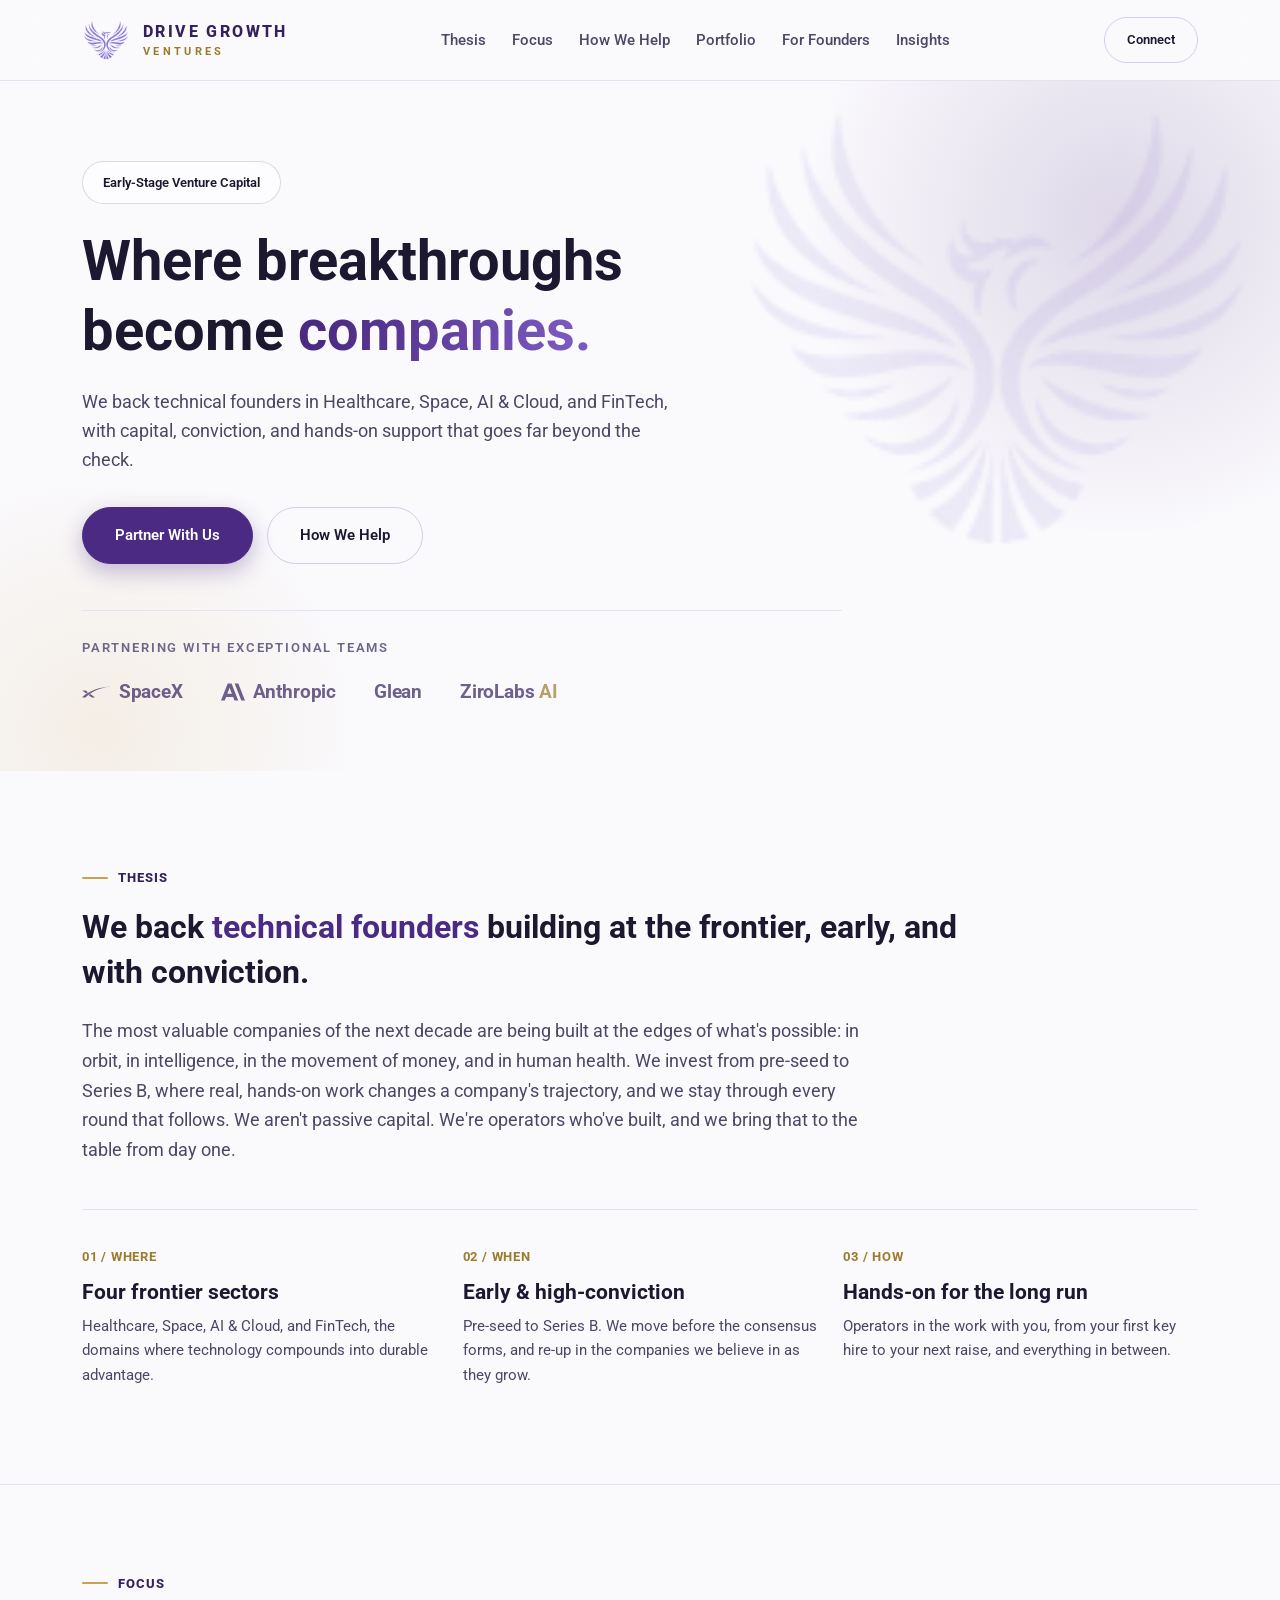
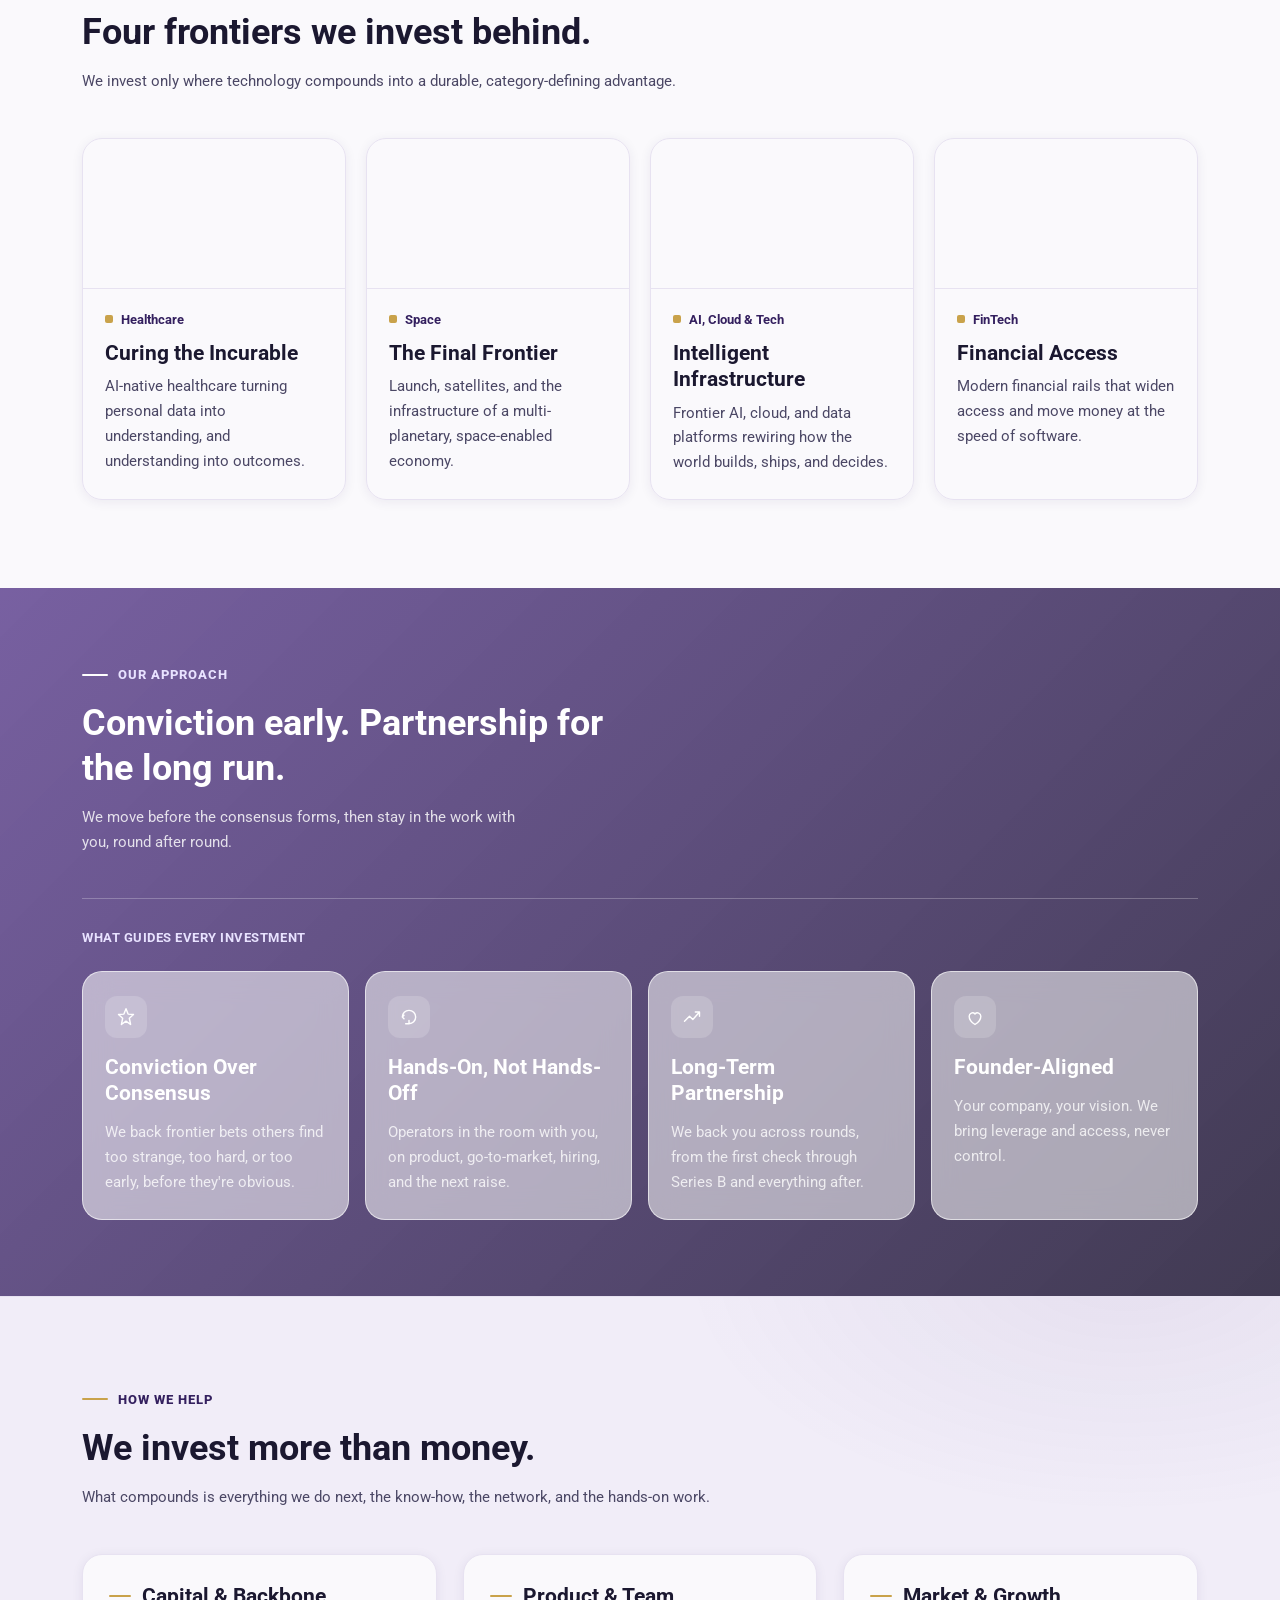
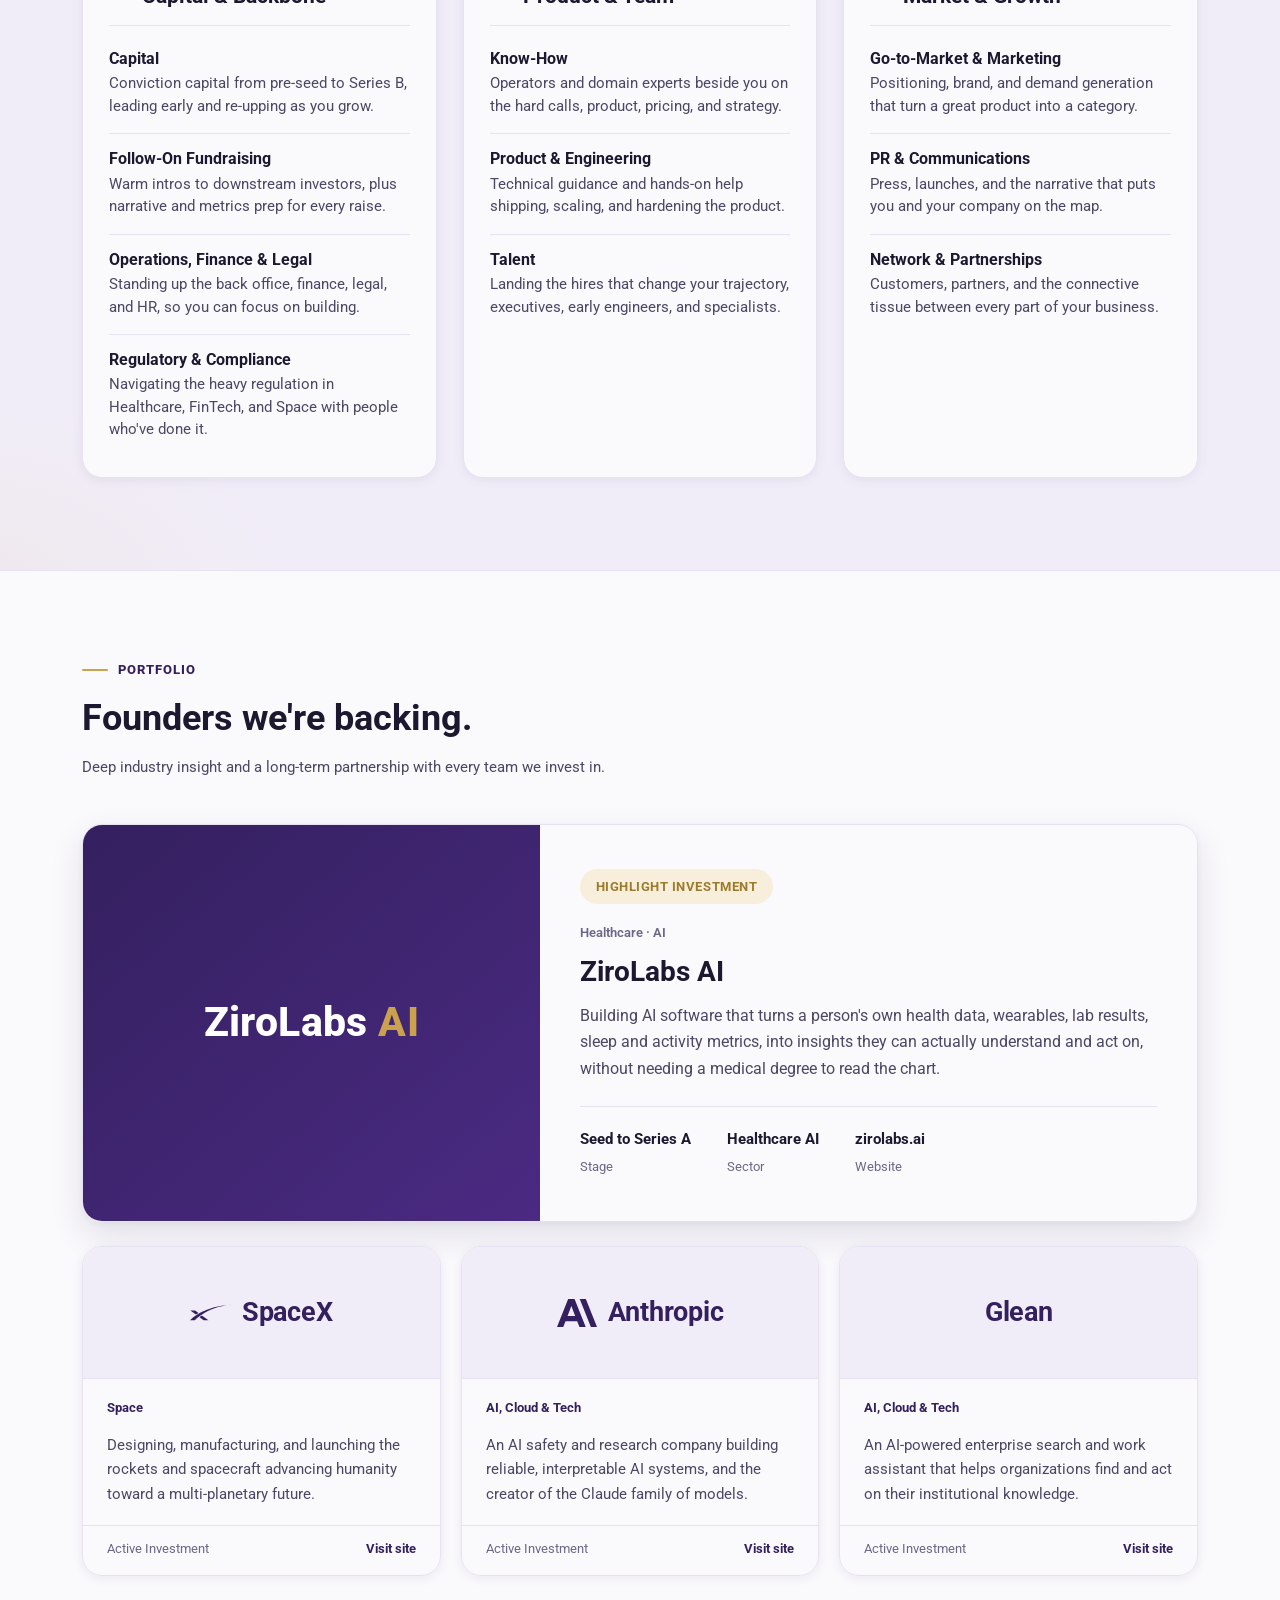
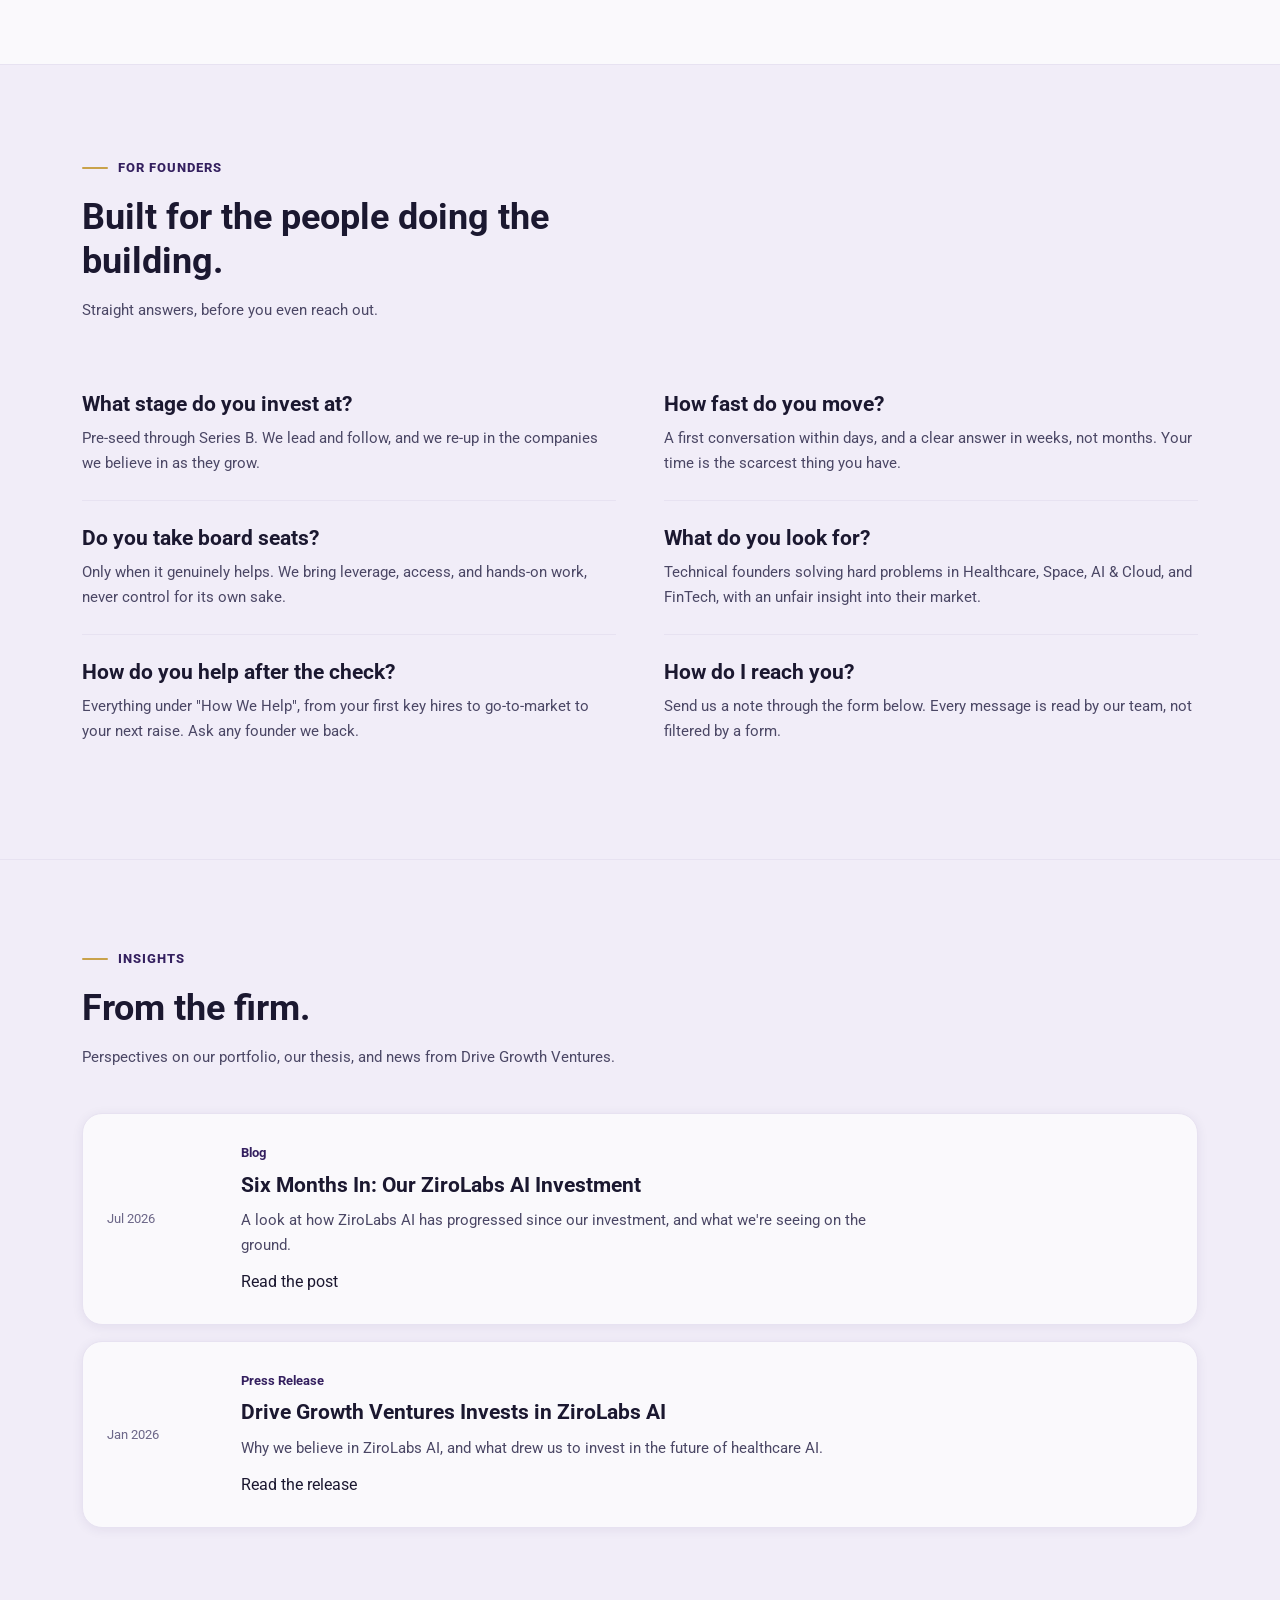
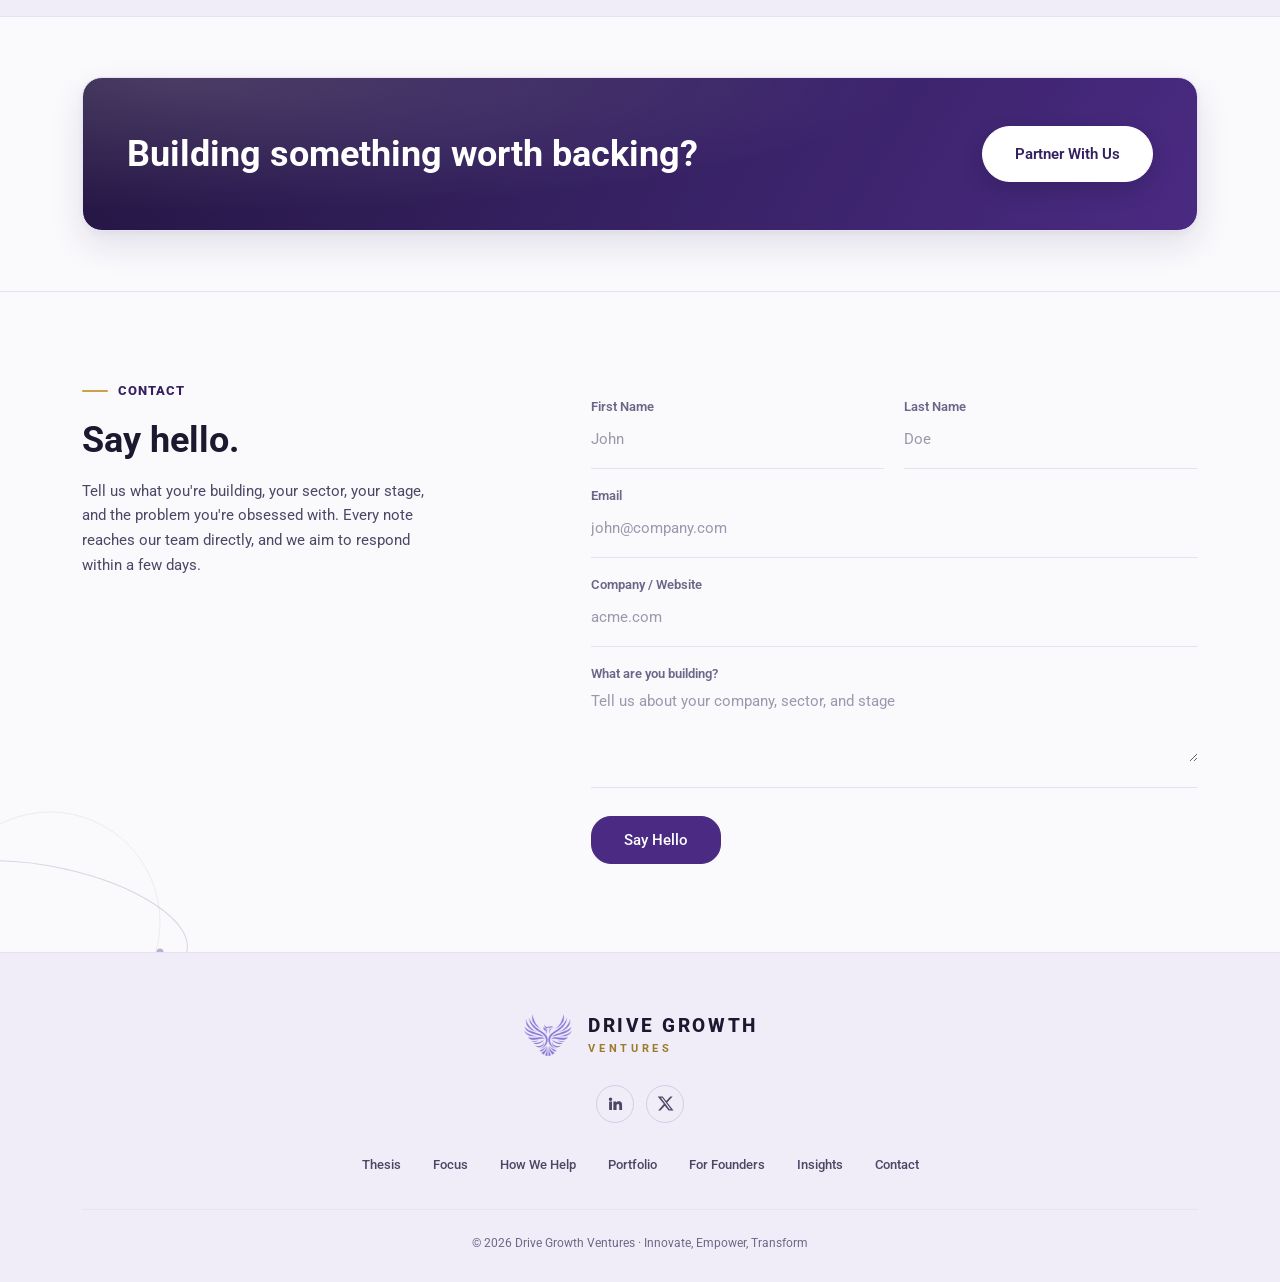
==== commit 87e3c624: "Update site: real portfolio/hero logos, remove How We Help icons, wire contact form" ====
--- a/index.html
+++ b/index.html
@@ -41,7 +41,7 @@
 
   <section class="hero" id="home" style="--mx: 70%; --my: 40%;">
     <div class="hero-glow"></div>
-    <img class="hero-phoenix" src="phoenix-hero.png" alt="" aria-hidden="true">
+    <img class="hero-phoenix" src="phoenix.png" alt="" aria-hidden="true">
     <div class="container" style="padding:80px 32px 64px;">
       <div class="kicker-pill">Early-Stage Venture Capital</div>
       <h1 style="font-size:var(--fs-hero);max-width:740px;margin-bottom:22px;">Where breakthroughs become <span class="accent-grad">companies.</span></h1>
@@ -53,11 +53,10 @@
       <div class="hero-logos">
         <div class="hl-label">Partnering with exceptional teams</div>
         <div class="hl-row">
-          <!-- Replace these wordmarks with official logo <img> when brand files are provided -->
-          <span class="hl-mark">SpaceX</span>
-          <span class="hl-mark">Anthropic</span>
-          <span class="hl-mark">Glean</span>
-          <span class="hl-mark">ZiroLabs AI</span>
+          <span class="hl-item"><img src="logo-spacex.svg" alt="" style="height:12px"><span class="hl-word">SpaceX</span></span>
+          <span class="hl-item"><img src="logo-anthropic.svg" alt="" style="height:18px"><span class="hl-word">Anthropic</span></span>
+          <span class="hl-item"><span class="hl-word">Glean</span></span>
+          <span class="hl-item"><span class="hl-word">ZiroLabs<span style="color:var(--gold-dark)"> AI</span></span></span>
         </div>
       </div>
     </div>
@@ -181,52 +180,42 @@
         <div class="help-col">
           <div class="hc-head"><span class="bar"></span><h3>Capital &amp; Backbone</h3></div>
           <div class="help-item">
-            <div class="hi-icon"><svg viewBox="0 0 24 24"><path d="M12 1v22M17 5H9.5a3.5 3.5 0 0 0 0 7h5a3.5 3.5 0 0 1 0 7H7"></path></svg></div>
-            <div><h4>Capital</h4><p>Conviction capital from pre-seed to Series B, leading early and re-upping as you grow.</p></div>
-          </div>
-          <div class="help-item">
-            <div class="hi-icon"><svg viewBox="0 0 24 24"><path d="M12 2l9 5-9 5-9-5 9-5z"></path><path d="M3 12l9 5 9-5"></path><path d="M3 17l9 5 9-5"></path></svg></div>
-            <div><h4>Follow-On Fundraising</h4><p>Warm intros to downstream investors, plus narrative and metrics prep for every raise.</p></div>
-          </div>
-          <div class="help-item">
-            <div class="hi-icon"><svg viewBox="0 0 24 24"><path d="M3 21h18M5 21V7l7-4 7 4v14M9 9h.01M9 13h.01M15 9h.01M15 13h.01"></path></svg></div>
-            <div><h4>Operations, Finance &amp; Legal</h4><p>Standing up the back office, finance, legal, and HR, so you can focus on building.</p></div>
-          </div>
-          <div class="help-item">
-            <div class="hi-icon"><svg viewBox="0 0 24 24"><path d="M12 3l7 3v5c0 4.5-3 7.6-7 9-4-1.4-7-4.5-7-9V6z"></path><path d="M9 12l2 2 4-4"></path></svg></div>
-            <div><h4>Regulatory &amp; Compliance</h4><p>Navigating the heavy regulation in Healthcare, FinTech, and Space with people who've done it.</p></div>
+                        <div><h4>Capital</h4><p>Conviction capital from pre-seed to Series B, leading early and re-upping as you grow.</p></div>
+          </div>
+          <div class="help-item">
+                        <div><h4>Follow-On Fundraising</h4><p>Warm intros to downstream investors, plus narrative and metrics prep for every raise.</p></div>
+          </div>
+          <div class="help-item">
+                        <div><h4>Operations, Finance &amp; Legal</h4><p>Standing up the back office, finance, legal, and HR, so you can focus on building.</p></div>
+          </div>
+          <div class="help-item">
+                        <div><h4>Regulatory &amp; Compliance</h4><p>Navigating the heavy regulation in Healthcare, FinTech, and Space with people who've done it.</p></div>
           </div>
         </div>
 
         <div class="help-col">
           <div class="hc-head"><span class="bar"></span><h3>Product &amp; Team</h3></div>
           <div class="help-item">
-            <div class="hi-icon"><svg viewBox="0 0 24 24"><path d="M9 18h6M10 21h4M12 3a6 6 0 0 0-3.5 10.9c.6.44 1 .95 1.1 1.6h4.8c.1-.65.5-1.16 1.1-1.6A6 6 0 0 0 12 3z"></path></svg></div>
-            <div><h4>Know-How</h4><p>Operators and domain experts beside you on the hard calls, product, pricing, and strategy.</p></div>
-          </div>
-          <div class="help-item">
-            <div class="hi-icon"><svg viewBox="0 0 24 24"><path d="M8 8l-4 4 4 4M16 8l4 4-4 4M13.5 5l-3 14"></path></svg></div>
-            <div><h4>Product &amp; Engineering</h4><p>Technical guidance and hands-on help shipping, scaling, and hardening the product.</p></div>
-          </div>
-          <div class="help-item">
-            <div class="hi-icon"><svg viewBox="0 0 24 24"><circle cx="9" cy="8" r="3"></circle><path d="M2 21c0-3.9 3.1-7 7-7s7 3.1 7 7"></path><circle cx="17.5" cy="8" r="2.5"></circle><path d="M16.5 14.2a6 6 0 0 1 5.5 6.8"></path></svg></div>
-            <div><h4>Talent</h4><p>Landing the hires that change your trajectory, executives, early engineers, and specialists.</p></div>
+                        <div><h4>Know-How</h4><p>Operators and domain experts beside you on the hard calls, product, pricing, and strategy.</p></div>
+          </div>
+          <div class="help-item">
+                        <div><h4>Product &amp; Engineering</h4><p>Technical guidance and hands-on help shipping, scaling, and hardening the product.</p></div>
+          </div>
+          <div class="help-item">
+                        <div><h4>Talent</h4><p>Landing the hires that change your trajectory, executives, early engineers, and specialists.</p></div>
           </div>
         </div>
 
         <div class="help-col">
           <div class="hc-head"><span class="bar"></span><h3>Market &amp; Growth</h3></div>
           <div class="help-item">
-            <div class="hi-icon"><svg viewBox="0 0 24 24"><path d="M12 2c2.8 2 4.3 4.9 4.3 8.7 0 2-1 4-4.3 6.8-3.3-2.8-4.3-4.8-4.3-6.8C7.7 6.9 9.2 4 12 2z"></path><circle cx="12" cy="9" r="1.6"></circle><path d="M9 17l-2 4M15 17l2 4"></path></svg></div>
-            <div><h4>Go-to-Market &amp; Marketing</h4><p>Positioning, brand, and demand generation that turn a great product into a category.</p></div>
-          </div>
-          <div class="help-item">
-            <div class="hi-icon"><svg viewBox="0 0 24 24"><path d="M3 10v4h4l5 4V6L7 10z"></path><path d="M16 8.5a5 5 0 0 1 0 7"></path></svg></div>
-            <div><h4>PR &amp; Communications</h4><p>Press, launches, and the narrative that puts you and your company on the map.</p></div>
-          </div>
-          <div class="help-item">
-            <div class="hi-icon"><svg viewBox="0 0 24 24"><circle cx="6" cy="12" r="3"></circle><circle cx="18" cy="6" r="3"></circle><circle cx="18" cy="18" r="3"></circle><path d="M8.6 10.7l6.8-3.4M8.6 13.3l6.8 3.4"></path></svg></div>
-            <div><h4>Network &amp; Partnerships</h4><p>Customers, partners, and the connective tissue between every part of your business.</p></div>
+                        <div><h4>Go-to-Market &amp; Marketing</h4><p>Positioning, brand, and demand generation that turn a great product into a category.</p></div>
+          </div>
+          <div class="help-item">
+                        <div><h4>PR &amp; Communications</h4><p>Press, launches, and the narrative that puts you and your company on the map.</p></div>
+          </div>
+          <div class="help-item">
+                        <div><h4>Network &amp; Partnerships</h4><p>Customers, partners, and the connective tissue between every part of your business.</p></div>
           </div>
         </div>
 
@@ -264,19 +253,19 @@
 
       <div class="portfolio-grid stagger-grid">
         <div class="port-card tilt">
-          <div class="port-logo"><span class="pw">SpaceX</span></div>
+          <div class="port-logo"><span class="blogo"><img class="blogo-mark" src="logo-spacex.svg" alt="" style="height:17px"><span class="blogo-word">SpaceX</span></span></div>
           <span class="sector">Space</span>
           <p>Designing, manufacturing, and launching the rockets and spacecraft advancing humanity toward a multi-planetary future.</p>
           <div class="port-stage">Active Investment <a href="https://www.spacex.com/" target="_blank" rel="noopener" class="port-visit">Visit site</a></div>
         </div>
         <div class="port-card tilt">
-          <div class="port-logo"><span class="pw">Anthropic</span></div>
+          <div class="port-logo"><span class="blogo"><img class="blogo-mark" src="logo-anthropic.svg" alt="" style="height:30px"><span class="blogo-word">Anthropic</span></span></div>
           <span class="sector">AI, Cloud &amp; Tech</span>
           <p>An AI safety and research company building reliable, interpretable AI systems, and the creator of the Claude family of models.</p>
           <div class="port-stage">Active Investment <a href="https://www.anthropic.com/" target="_blank" rel="noopener" class="port-visit">Visit site</a></div>
         </div>
         <div class="port-card tilt">
-          <div class="port-logo"><span class="pw">Glean</span></div>
+          <div class="port-logo"><span class="blogo"><span class="blogo-word">Glean</span></span></div>
           <span class="sector">AI, Cloud &amp; Tech</span>
           <p>An AI-powered enterprise search and work assistant that helps organizations find and act on their institutional knowledge.</p>
           <div class="port-stage">Active Investment <a href="https://www.glean.com/" target="_blank" rel="noopener" class="port-visit">Visit site</a></div>
@@ -383,31 +372,36 @@
           </div>
         </div>
         <div class="contact-right fade-in">
-          <form onsubmit="event.preventDefault(); this.querySelector('.submit-btn').textContent='Message Sent';">
+          <form id="contactForm" action="https://formsubmit.co/devang24@gmail.com" method="POST">
             <div class="form-row">
               <div class="field">
                 <label>First Name</label>
-                <input type="text" placeholder="John" required="">
+                <input type="text" name="First Name" placeholder="John" required="">
               </div>
               <div class="field">
                 <label>Last Name</label>
-                <input type="text" placeholder="Doe" required="">
+                <input type="text" name="Last Name" placeholder="Doe" required="">
               </div>
             </div>
             <div class="field">
               <label>Email</label>
-              <input type="email" placeholder="john@company.com" required="">
+              <input type="email" name="Email" placeholder="john@company.com" required="">
             </div>
             <div class="field">
               <label>Company / Website</label>
-              <input type="text" placeholder="acme.com" required="">
+              <input type="text" name="Company / Website" placeholder="acme.com" required="">
             </div>
             <div class="field">
               <label>What are you building?</label>
-              <textarea placeholder="Tell us about your company, sector, and stage"></textarea>
+              <textarea name="Message" placeholder="Tell us about your company, sector, and stage"></textarea>
             </div>
+            <input type="text" name="_honey" tabindex="-1" autocomplete="off" style="display:none">
+            <input type="hidden" name="_subject" value="New inquiry from drivegrowthventures.com">
+            <input type="hidden" name="_captcha" value="false">
+            <input type="hidden" name="_template" value="table">
             <button type="submit" class="submit-btn">Say Hello</button>
           </form>
+          <p id="formStatus" role="status" aria-live="polite" style="margin-top:14px;font-size:var(--fs-body-sm);color:var(--purple-dark);font-weight:600;display:none;"></p>
         </div>
       </div>
     </div>
@@ -447,4 +441,40 @@
   <svg viewBox="0 0 24 24"><line x1="12" y1="19" x2="12" y2="5"></line><polyline points="5 12 12 5 19 12"></polyline></svg>
 </button>
 <script src="site.js"></script>
+<script>
+(function () {
+  var form = document.getElementById('contactForm');
+  if (!form) return;
+  var btn = form.querySelector('.submit-btn');
+  var status = document.getElementById('formStatus');
+  form.addEventListener('submit', function (e) {
+    e.preventDefault();
+    var honey = form.querySelector('[name="_honey"]');
+    if (honey && honey.value) return;
+    var original = btn.textContent;
+    btn.disabled = true;
+    btn.textContent = 'Sending…';
+    fetch('https://formsubmit.co/ajax/devang24@gmail.com', {
+      method: 'POST',
+      headers: { 'Content-Type': 'application/json', 'Accept': 'application/json' },
+      body: JSON.stringify({
+        'First Name': form['First Name'].value,
+        'Last Name': form['Last Name'].value,
+        'Email': form['Email'].value,
+        'Company / Website': form['Company / Website'].value,
+        'Message': form['Message'].value,
+        '_subject': 'New inquiry from drivegrowthventures.com'
+      })
+    }).then(function (r) { return r.json(); }).then(function () {
+      btn.textContent = 'Message Sent';
+      form.reset();
+      if (status) { status.textContent = 'Thanks — your message is on its way. We’ll be in touch soon.'; status.style.display = 'block'; }
+    }).catch(function () {
+      btn.disabled = false;
+      btn.textContent = original;
+      if (status) { status.textContent = 'Something went wrong. Please email us directly at devang24@gmail.com.'; status.style.color = 'var(--gold-dark)'; status.style.display = 'block'; }
+    });
+  });
+})();
+</script>
 </body></html>
--- a/styles.css
+++ b/styles.css
@@ -925,10 +925,14 @@
 /* Hero: "partnering with" logo strip */
 .hero-logos{margin-top:46px;padding-top:26px;border-top:1px solid var(--border);max-width:760px;}
 .hero-logos .hl-label{font-size:var(--fs-label);font-weight:600;letter-spacing:.14em;text-transform:uppercase;color:var(--text-tertiary);margin-bottom:18px;}
-.hl-row{display:flex;align-items:center;gap:40px;flex-wrap:wrap;}
+.hl-row{display:flex;align-items:center;gap:38px;flex-wrap:wrap;}
 .hl-mark{font-weight:800;font-size:19px;letter-spacing:.01em;color:var(--text-tertiary);opacity:.75;transition:opacity .2s ease,color .2s ease;white-space:nowrap;}
 .hl-mark:hover{opacity:1;color:var(--purple-dark);}
-@media(max-width:640px){.hl-row{gap:22px 26px;}.hl-mark{font-size:16px;}}
+.hl-item{display:flex;align-items:center;gap:8px;opacity:.7;transition:opacity .2s ease;}
+.hl-item:hover{opacity:1;}
+.hl-item img{display:block;width:auto;}
+.hl-item .hl-word{font-weight:700;font-size:19px;letter-spacing:-.01em;color:var(--purple-dark);white-space:nowrap;}
+@media(max-width:640px){.hl-row{gap:22px 26px;}.hl-mark{font-size:16px;}.hl-item .hl-word{font-size:16px;}}
 
 /* Investment Thesis */
 .thesis{padding:96px 0;position:relative;overflow:hidden;}
@@ -987,6 +991,9 @@
 .port-logo{height:132px;display:flex;align-items:center;justify-content:center;background:var(--bg-alt);border-bottom:1px solid var(--border);margin-bottom:18px;transition:background .3s ease;}
 .port-card:hover .port-logo{background:var(--purple-tint);}
 .pw{font-weight:800;font-size:25px;letter-spacing:.01em;color:var(--purple-dark);}
+.blogo{display:flex;align-items:center;justify-content:center;gap:11px;}
+.blogo-mark{width:auto;display:block;}
+.blogo-word{font-weight:700;font-size:27px;letter-spacing:-.01em;color:var(--purple-dark);line-height:1;}
 
 /* anchor offset under sticky header */
 section[id]{scroll-margin-top:86px;}
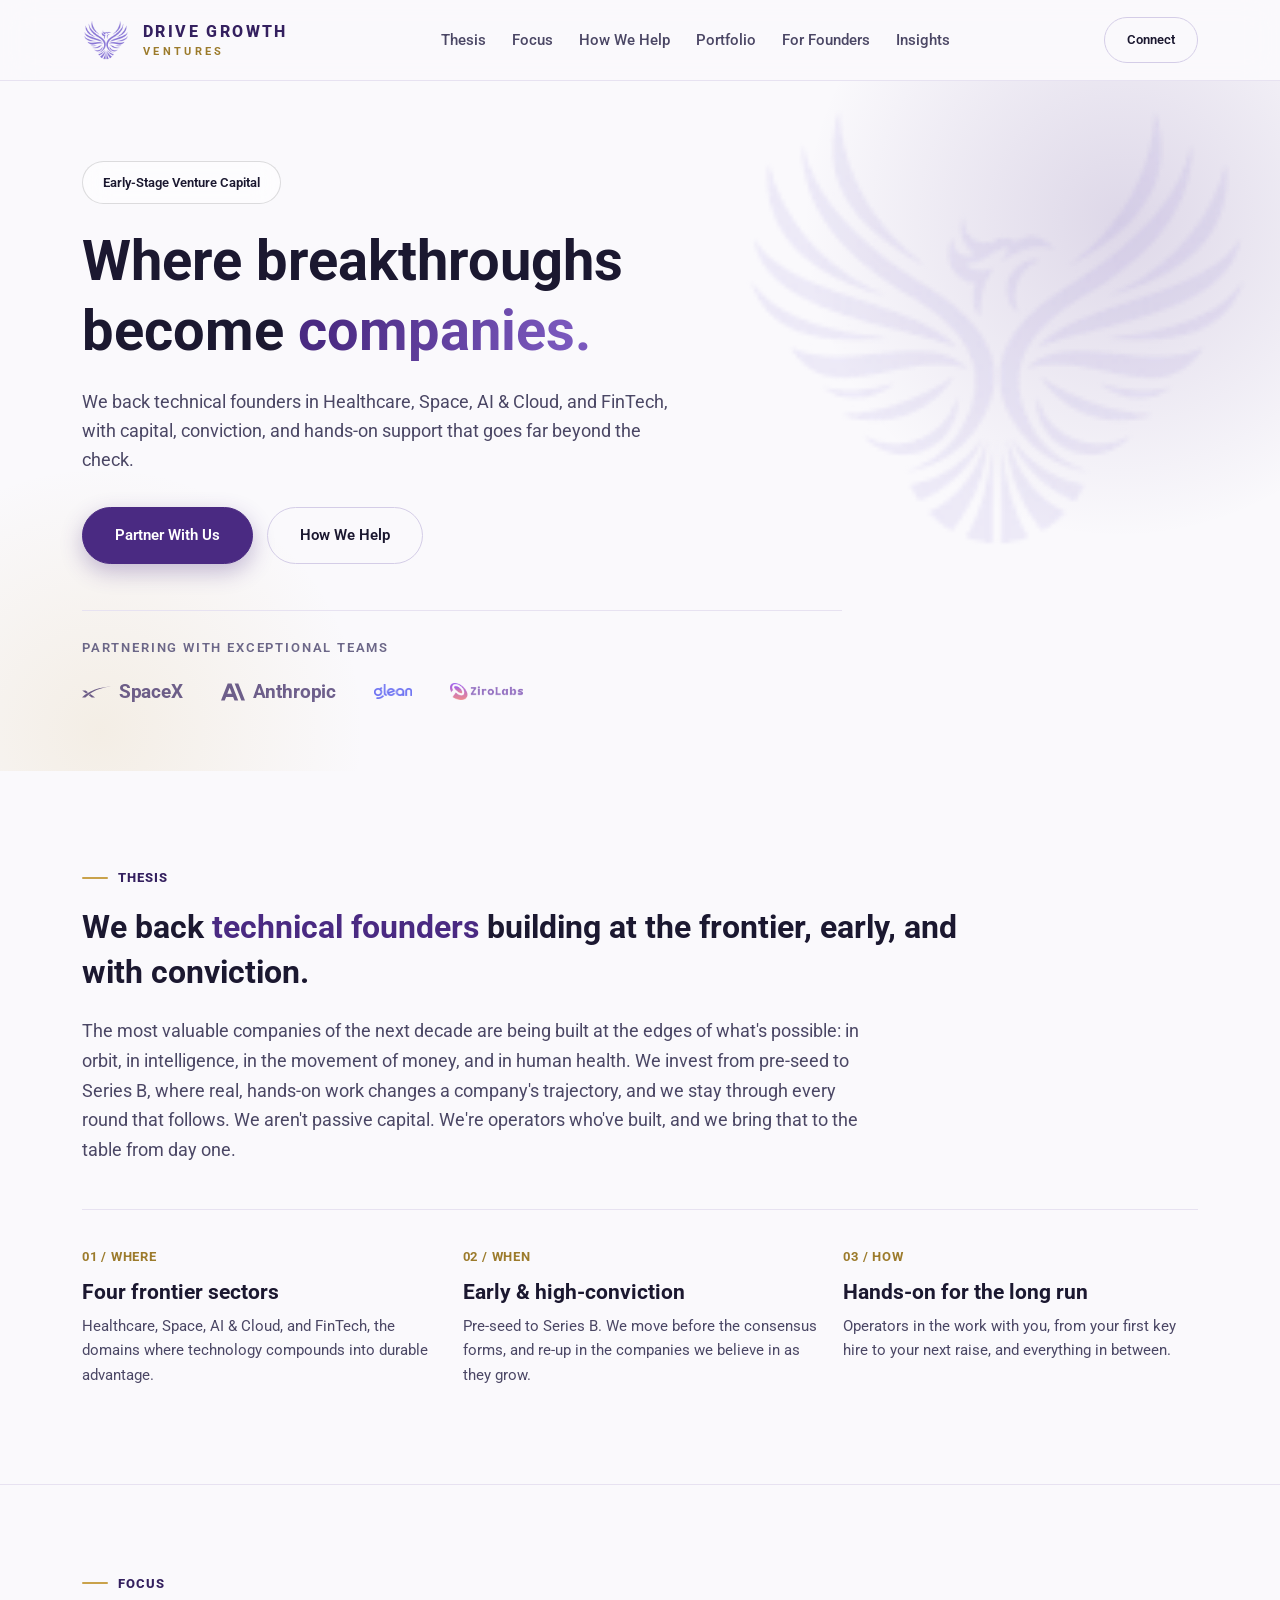
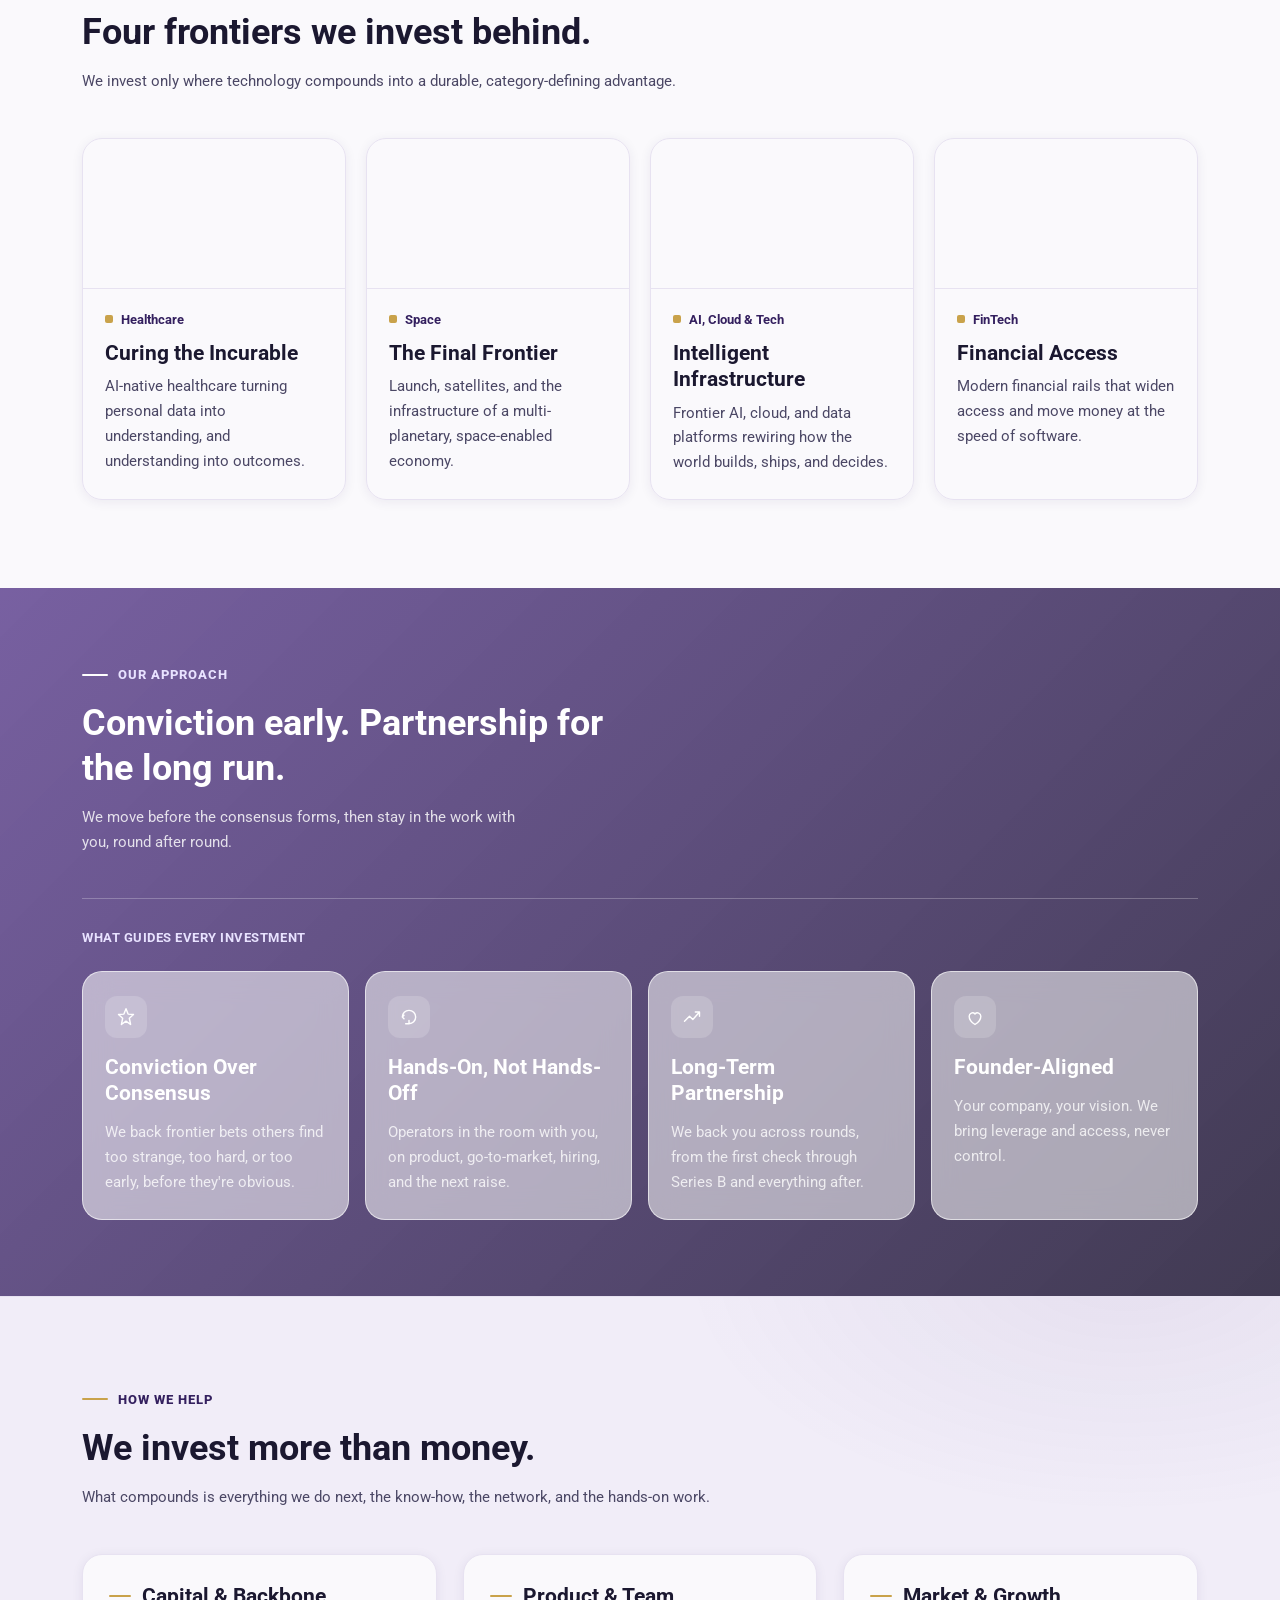
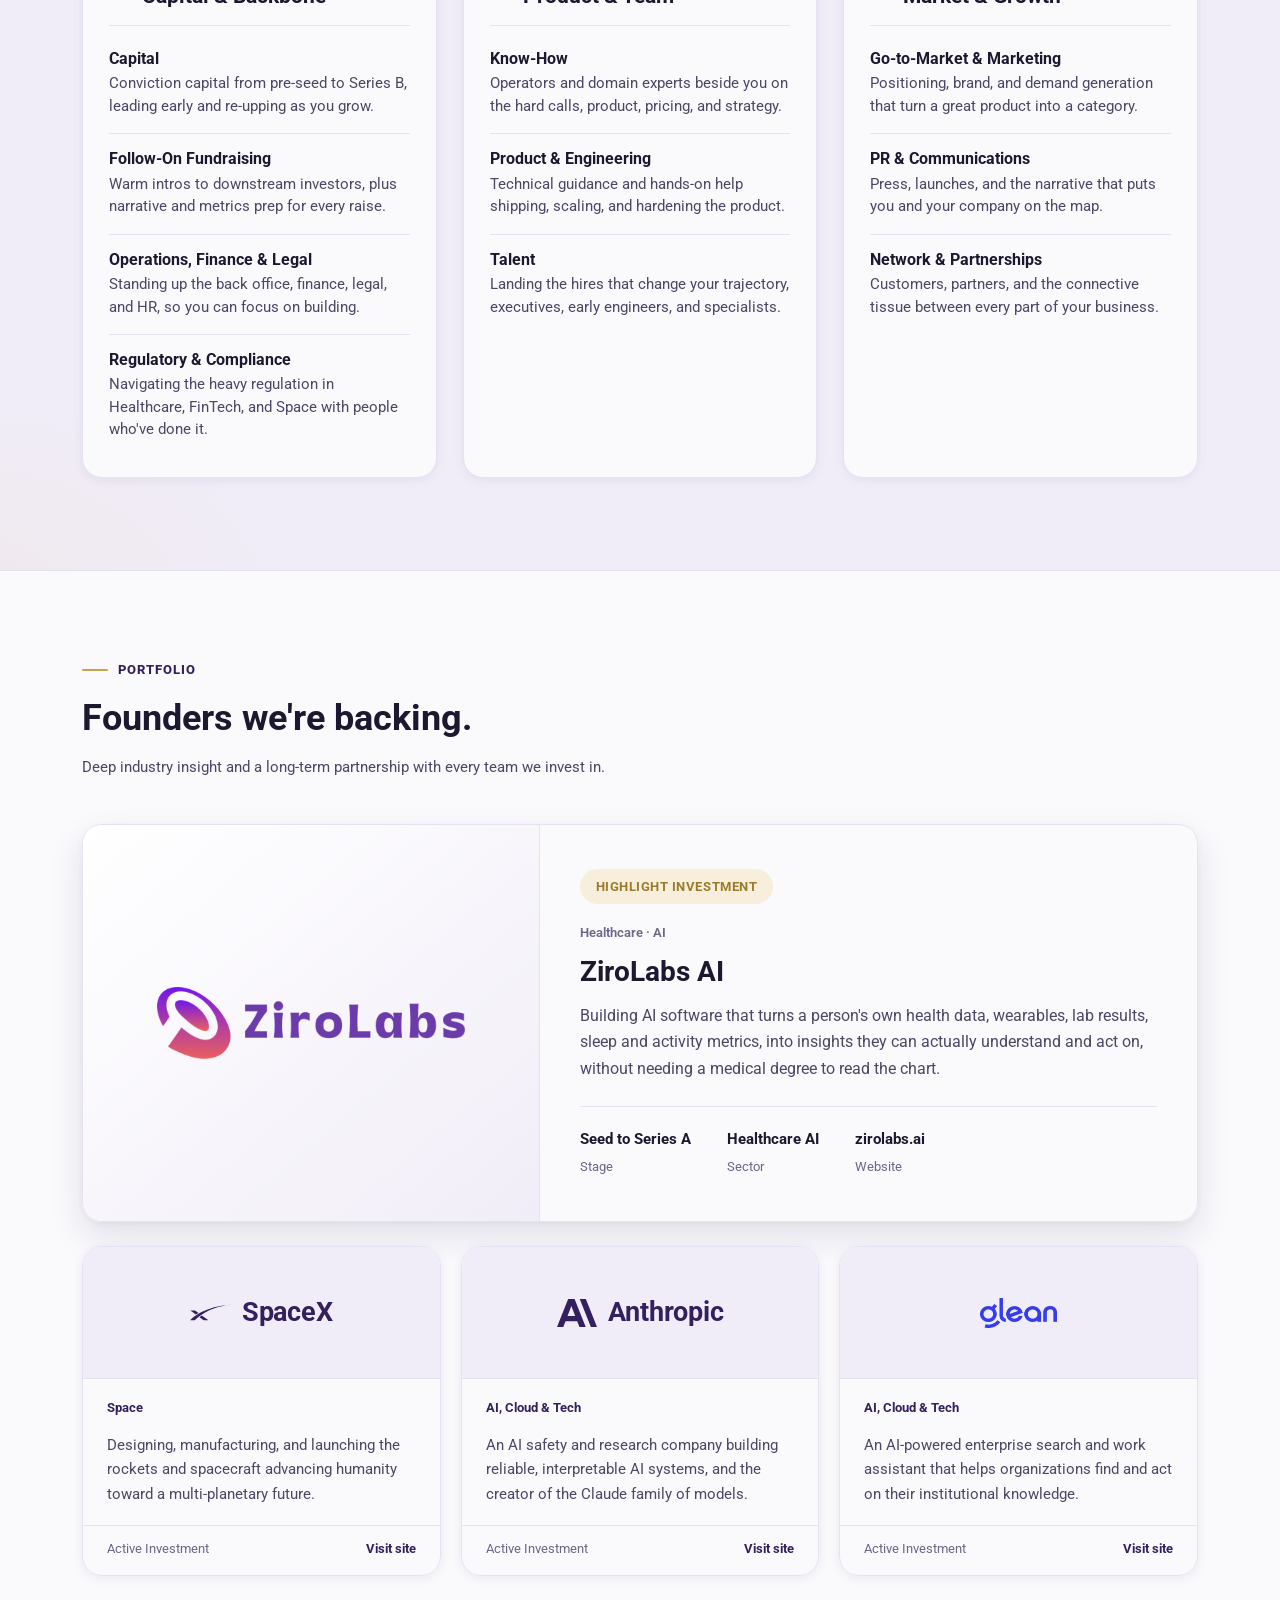
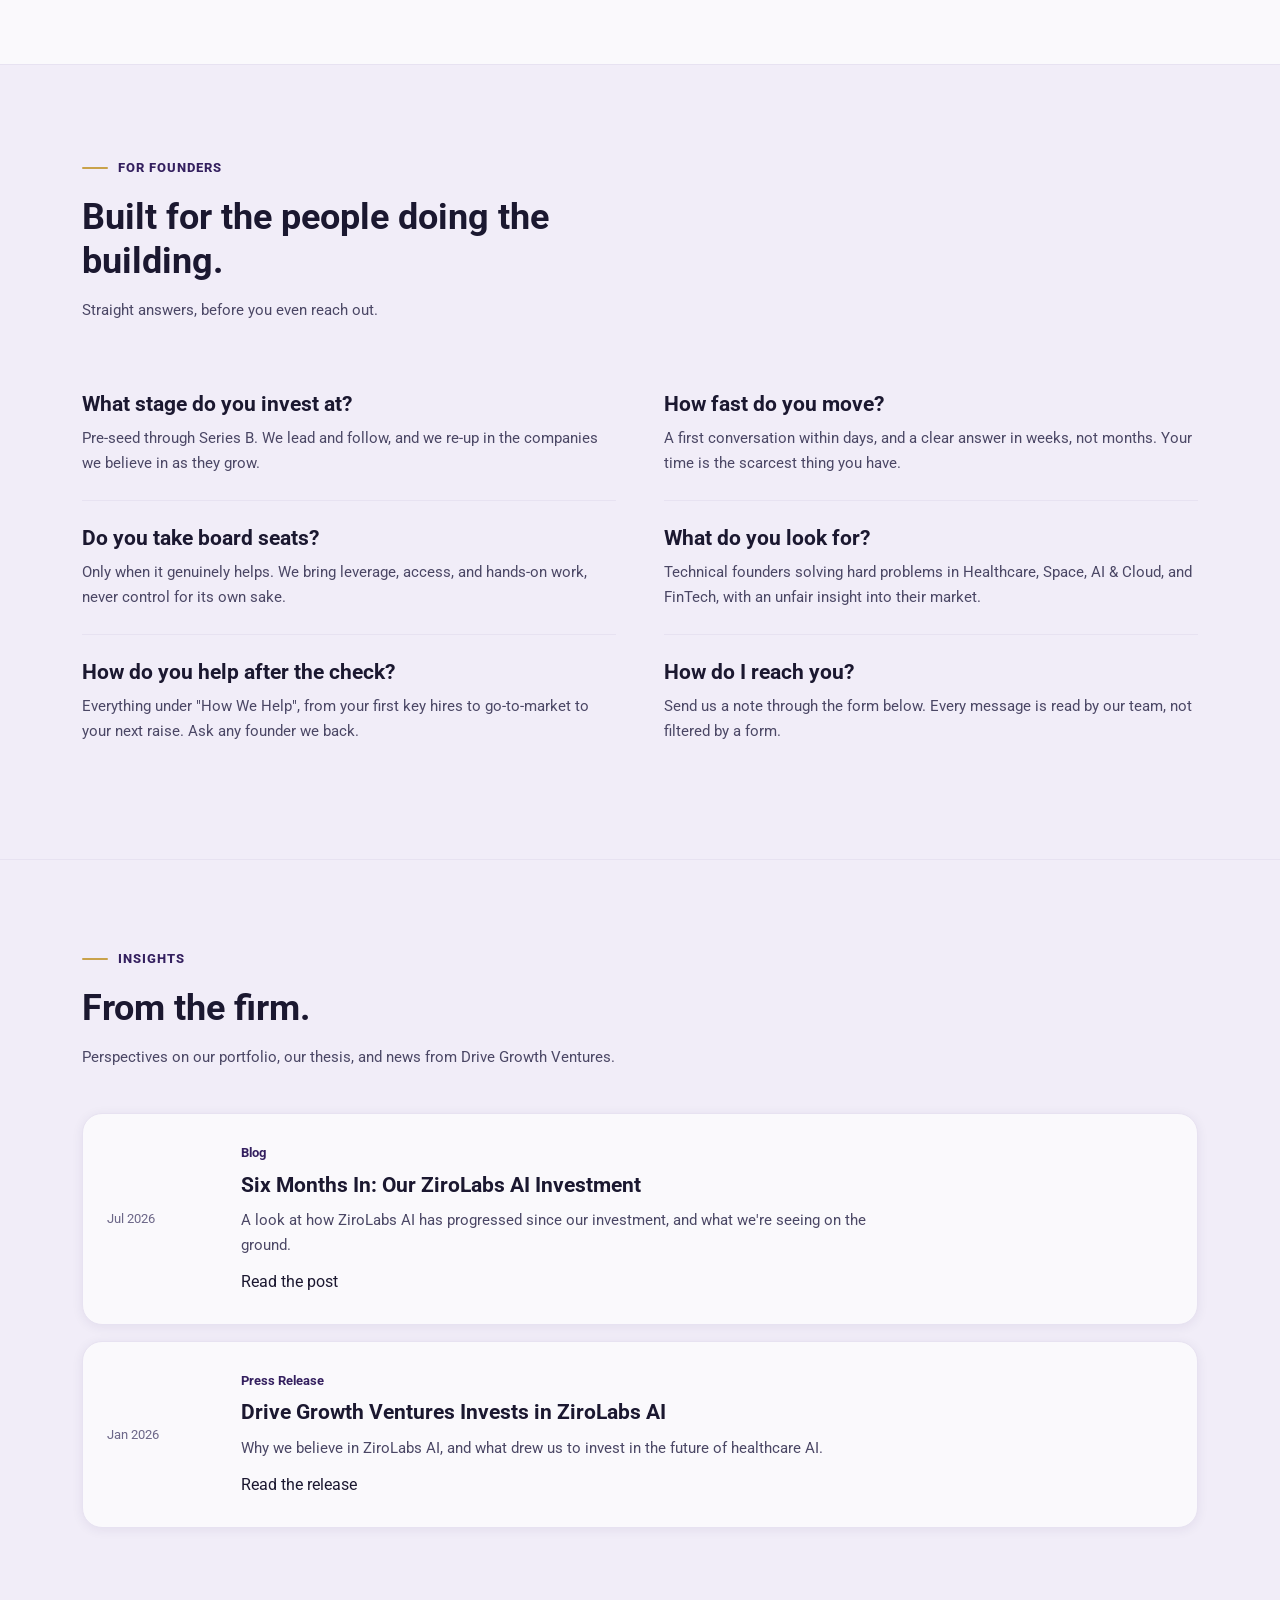
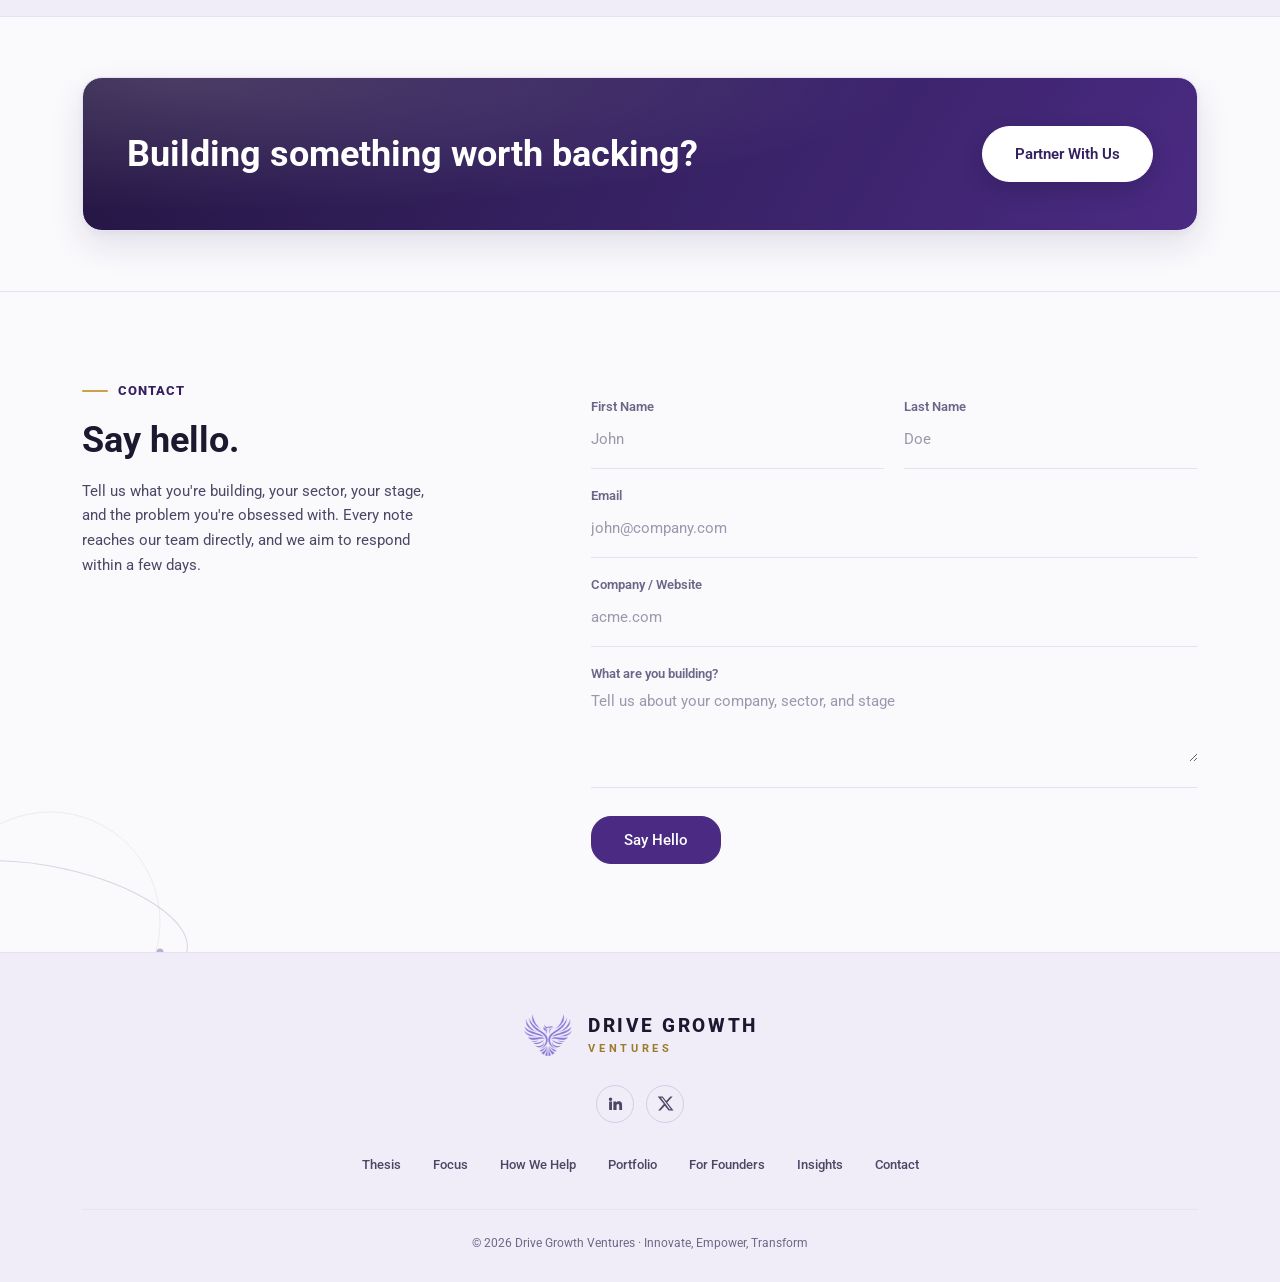
==== commit f18226a9: "Add real Glean and ZiroLabs logos" ====
--- a/index.html
+++ b/index.html
@@ -55,8 +55,8 @@
         <div class="hl-row">
           <span class="hl-item"><img src="logo-spacex.svg" alt="" style="height:12px"><span class="hl-word">SpaceX</span></span>
           <span class="hl-item"><img src="logo-anthropic.svg" alt="" style="height:18px"><span class="hl-word">Anthropic</span></span>
-          <span class="hl-item"><span class="hl-word">Glean</span></span>
-          <span class="hl-item"><span class="hl-word">ZiroLabs<span style="color:var(--gold-dark)"> AI</span></span></span>
+          <span class="hl-item"><img src="logo-glean.png" alt="Glean" style="height:15px"></span>
+          <span class="hl-item"><img src="logo-zirolabs.png" alt="ZiroLabs" style="height:17px"></span>
         </div>
       </div>
     </div>
@@ -235,8 +235,7 @@
 
       <div class="featured featured-logo fade-in">
         <div class="fl-brand">
-          <!-- Swap this wordmark for <img src="logo-zirolabs.png" alt="ZiroLabs AI"> when the file arrives -->
-          <span class="brand-wordmark">ZiroLabs<span class="bw-accent"> AI</span></span>
+          <img src="logo-zirolabs.png" alt="ZiroLabs AI" class="fl-logo">
         </div>
         <div class="fl-content">
           <span class="featured-tag">Highlight Investment</span>
@@ -265,7 +264,7 @@
           <div class="port-stage">Active Investment <a href="https://www.anthropic.com/" target="_blank" rel="noopener" class="port-visit">Visit site</a></div>
         </div>
         <div class="port-card tilt">
-          <div class="port-logo"><span class="blogo"><span class="blogo-word">Glean</span></span></div>
+          <div class="port-logo"><span class="blogo"><img class="blogo-mark" src="logo-glean.png" alt="Glean" style="height:30px"></span></div>
           <span class="sector">AI, Cloud &amp; Tech</span>
           <p>An AI-powered enterprise search and work assistant that helps organizations find and act on their institutional knowledge.</p>
           <div class="port-stage">Active Investment <a href="https://www.glean.com/" target="_blank" rel="noopener" class="port-visit">Visit site</a></div>
--- a/styles.css
+++ b/styles.css
@@ -975,7 +975,8 @@
    V4 — portfolio logo-forward cards
    ============================================ */
 .featured-logo{grid-template-columns:0.82fr 1.18fr;}
-.fl-brand{display:flex;align-items:center;justify-content:center;padding:56px 36px;min-height:100%;background:linear-gradient(140deg,var(--purple-dark),var(--purple));}
+.fl-brand{display:flex;align-items:center;justify-content:center;padding:48px 40px;min-height:100%;background:linear-gradient(140deg,#ffffff,#f1edf8);border-right:1px solid var(--border);}
+.fl-logo{width:82%;max-width:320px;height:auto;display:block;}
 .fl-content{padding:44px 40px;}
 .brand-wordmark{font-weight:800;letter-spacing:.01em;color:#fff;font-size:clamp(30px,3.2vw,42px);line-height:1.1;text-align:center;}
 .brand-wordmark .bw-accent{color:var(--gold);}
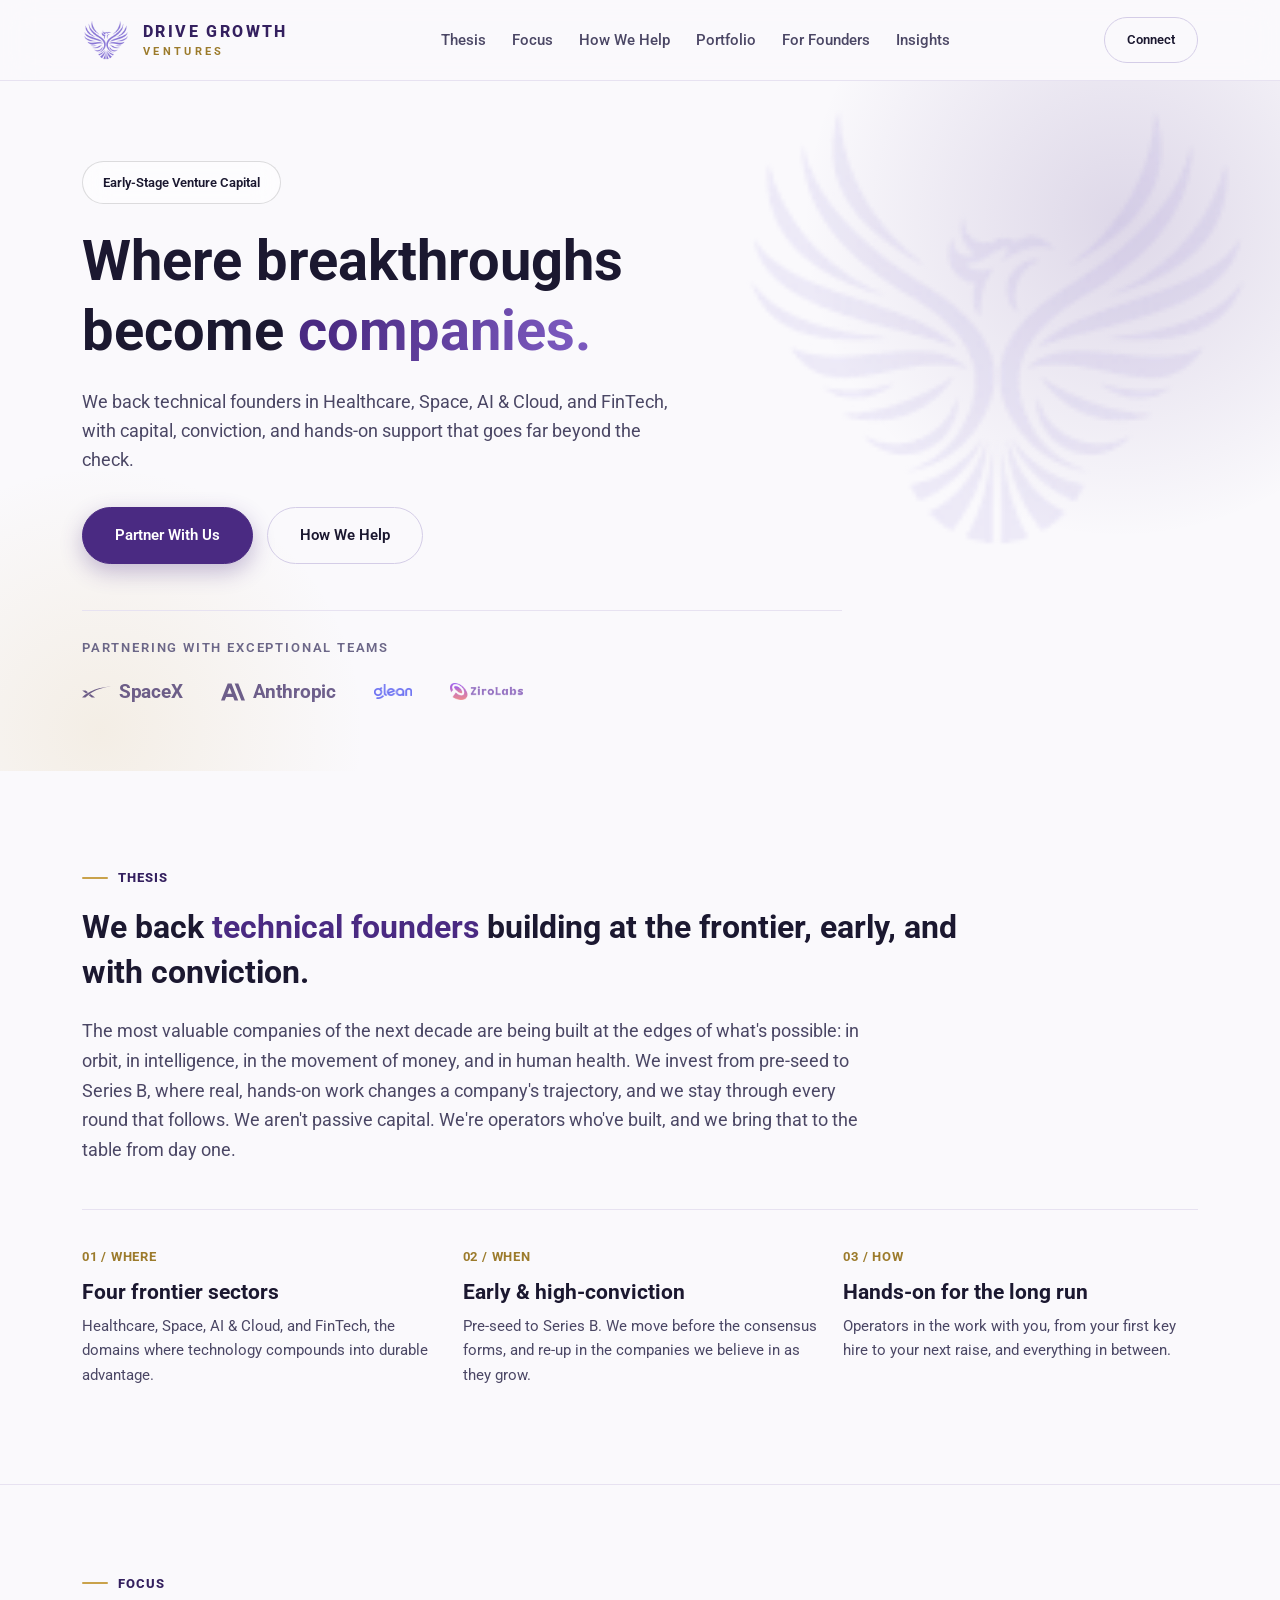
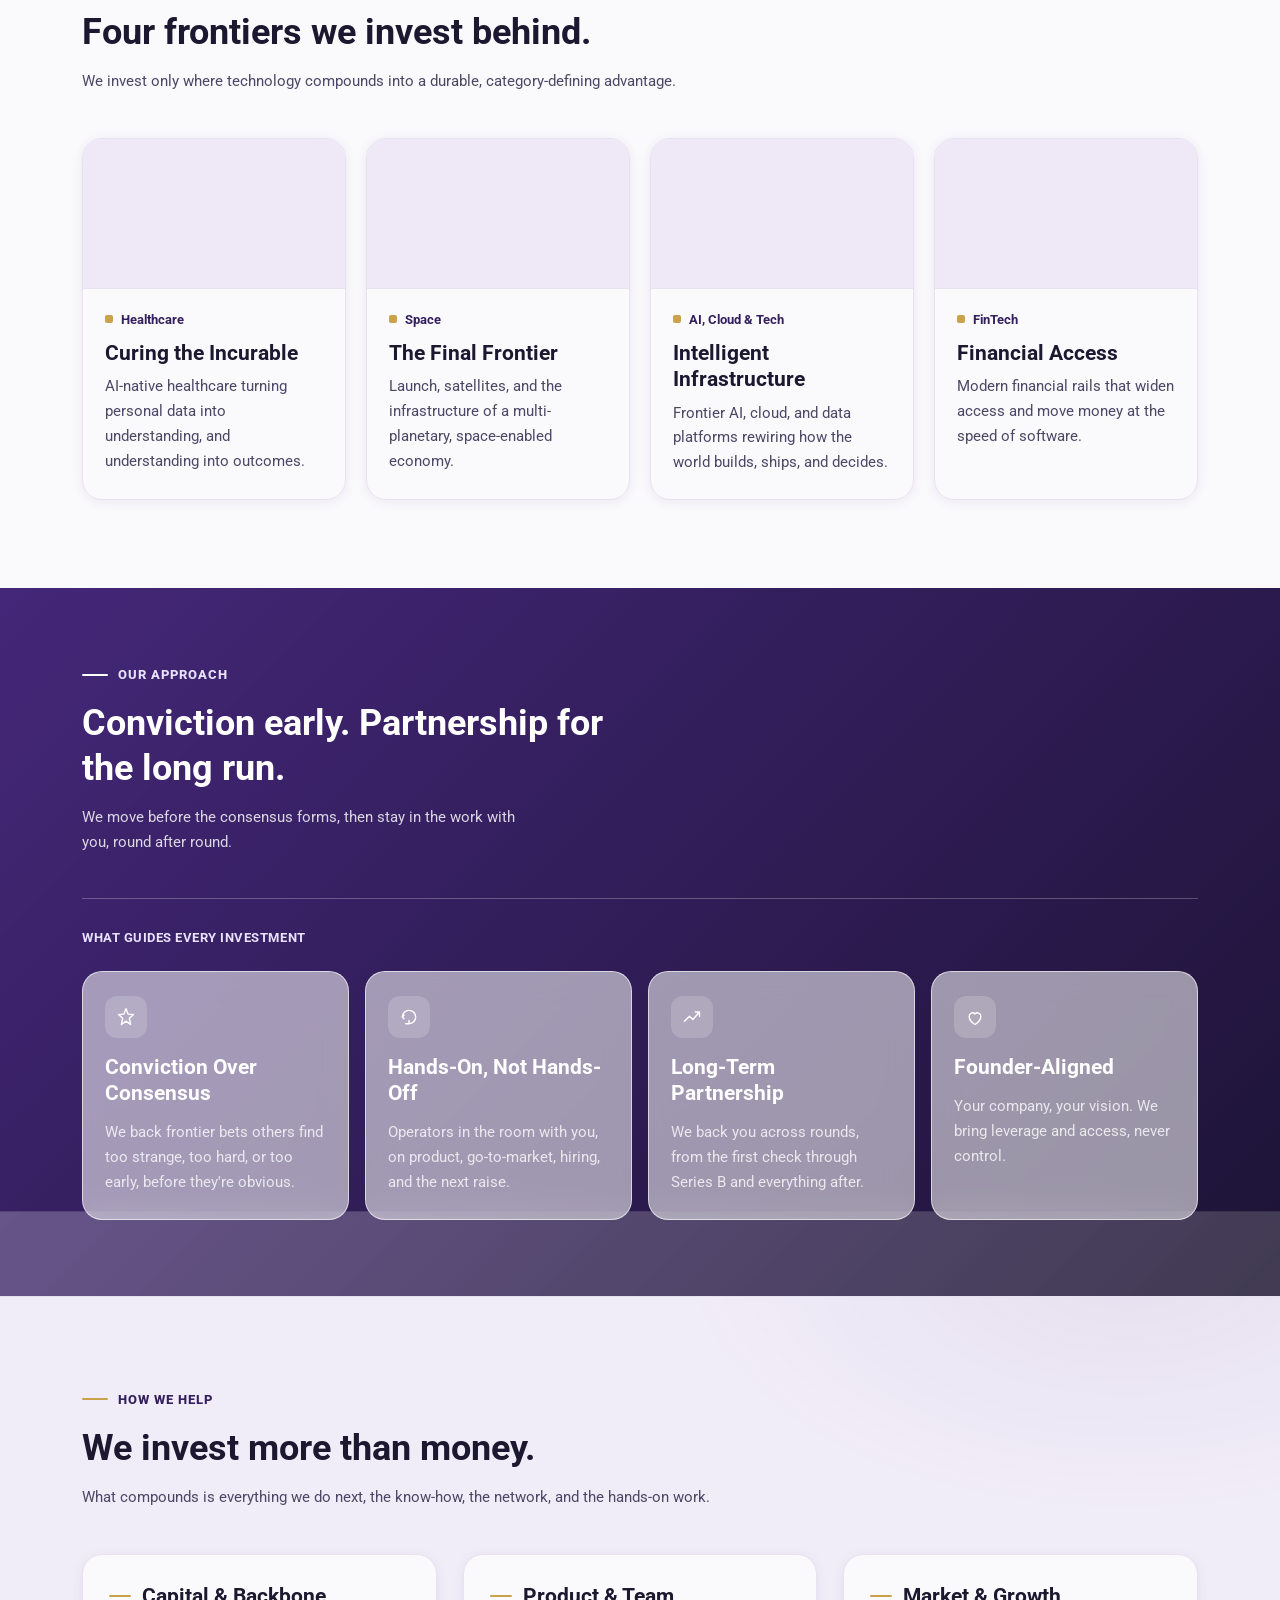
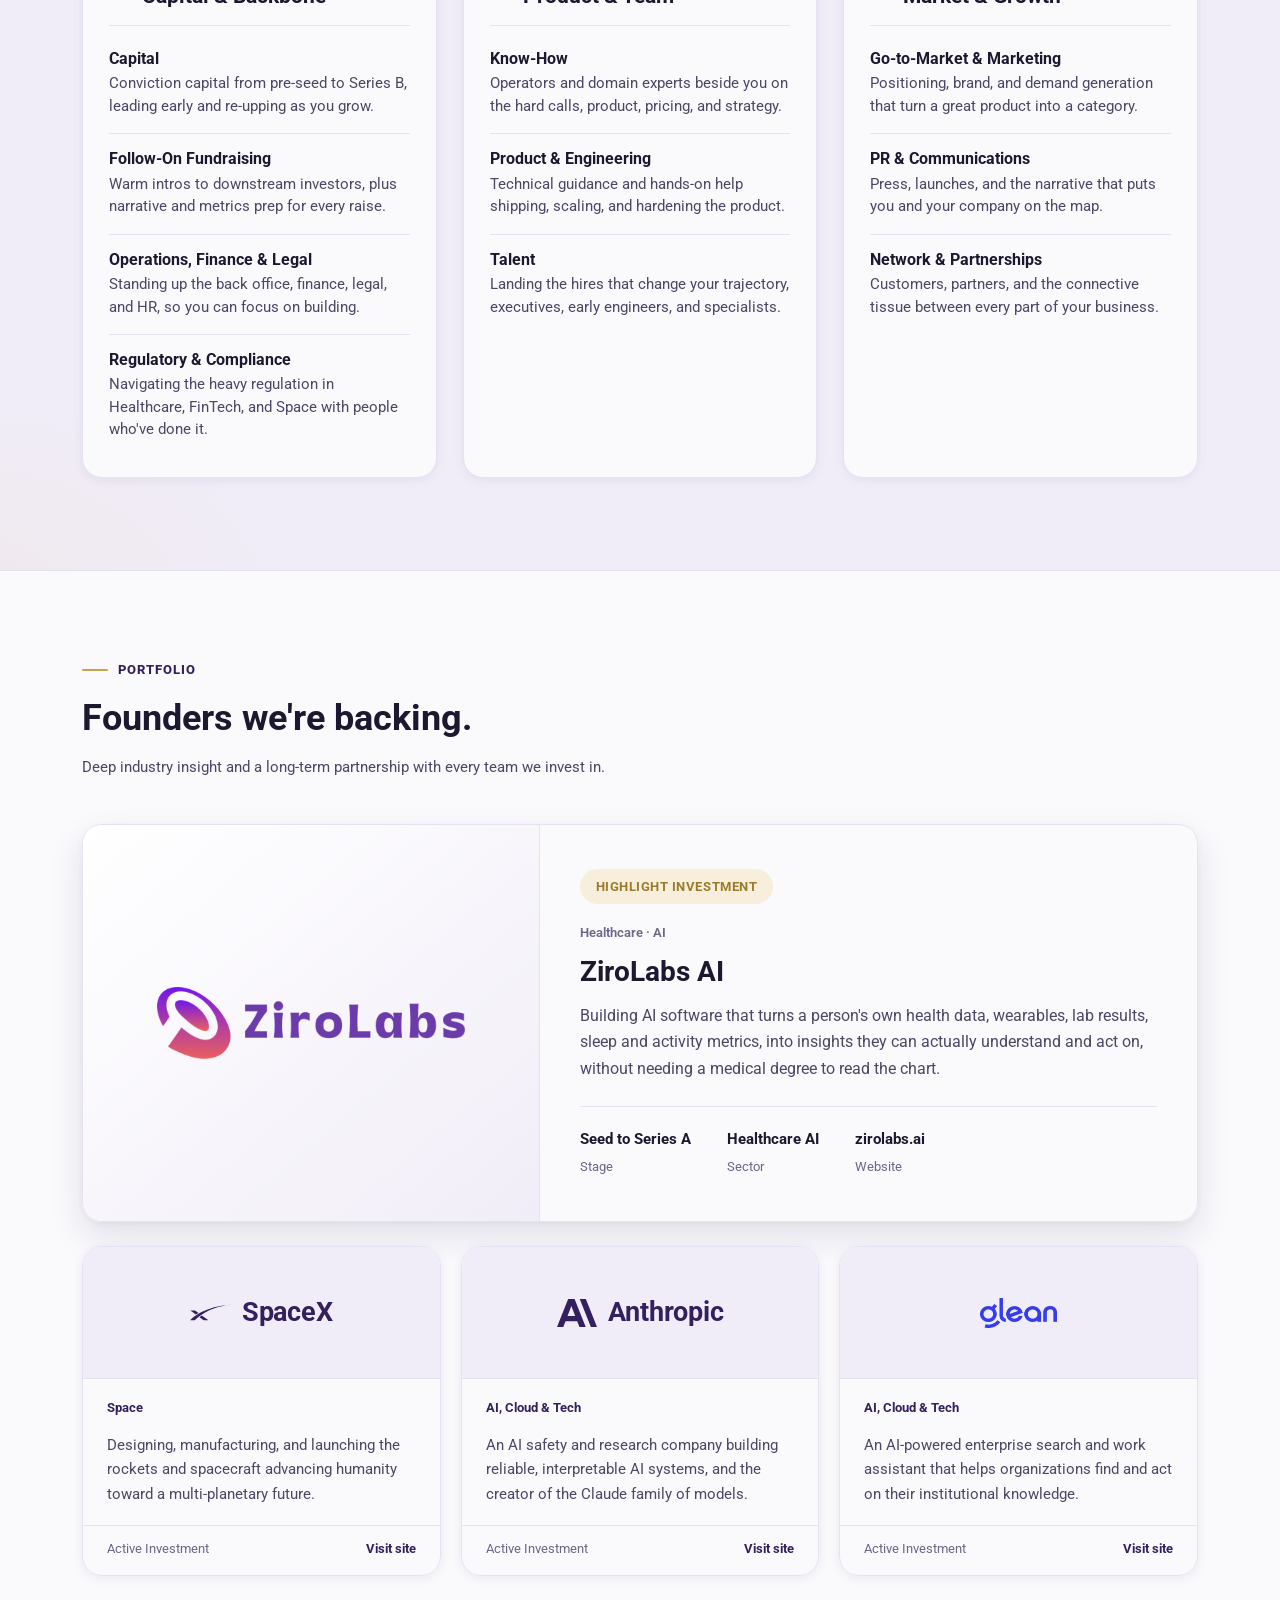
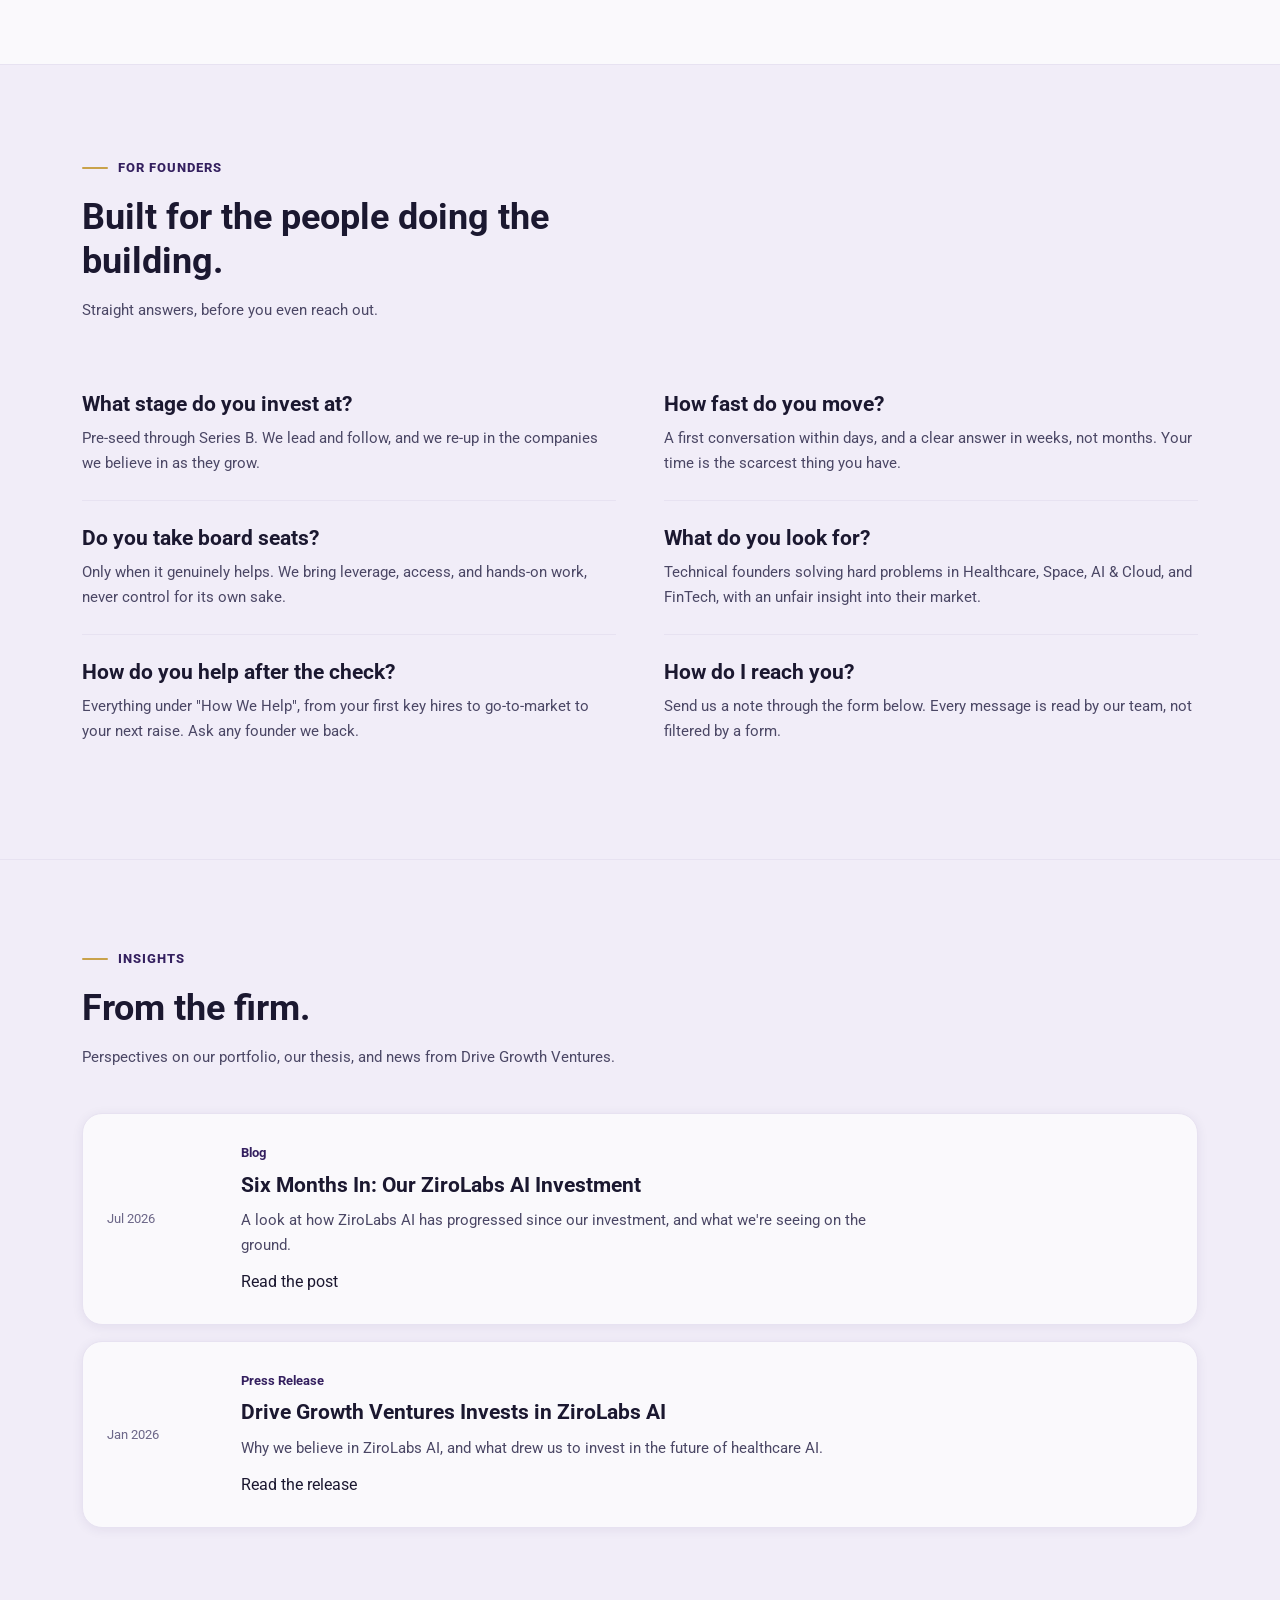
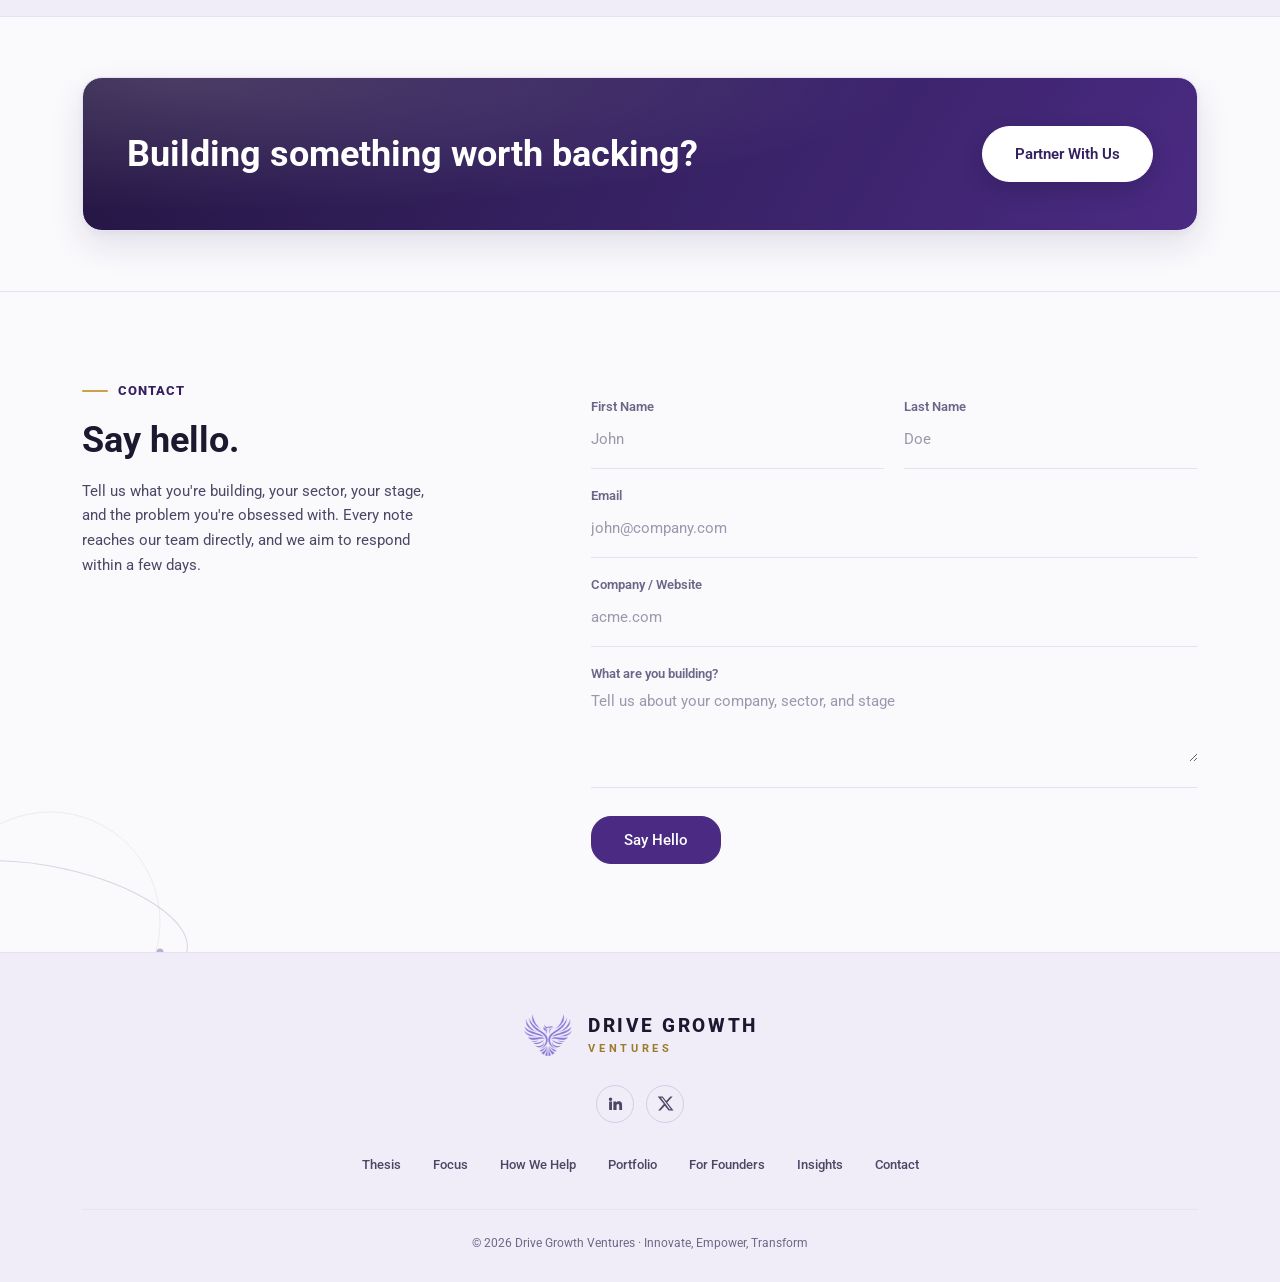
==== commit 1a116cc1: "Mobile polish: Connect in mobile menu, image fallbacks" ====
--- a/index.html
+++ b/index.html
@@ -29,6 +29,7 @@
       <li><a href="#portfolio">Portfolio</a></li>
       <li><a href="#founders">For Founders</a></li>
       <li><a href="#insights">Insights</a></li>
+      <li class="nav-cta-mobile"><a href="#contact">Connect</a></li>
     </ul>
     <div class="nav-actions">
       <a href="#contact" class="btn btn-outline btn-sm">Connect</a>
--- a/styles.css
+++ b/styles.css
@@ -164,6 +164,7 @@
   text-transform:uppercase;
 }
 .nav-actions{display:flex;align-items:center;gap:10px;flex-shrink:0;}
+.nav-cta-mobile{display:none;}
 .nav-links{
   display:flex;gap:26px;
   list-style:none;
@@ -312,6 +313,7 @@
 .focus-cell:hover{border-color:var(--purple);transform:translateY(-6px);box-shadow:var(--shadow-lift);}
 .focus-cell-media{
   height:150px;
+  background-color:var(--purple-tint);
   background-size:cover;background-position:center;
   border-bottom:1px solid var(--border);
   transition:transform .4s ease;
@@ -373,6 +375,7 @@
 }
 .photo-band-media{
   position:absolute;inset:0;
+  background-color:var(--purple-dark);
   background-size:cover;
   background-position:center;
 }
@@ -751,6 +754,8 @@
   .logo-text .l2{font-size:10px;}
   .hero-stat{padding-right:18px;margin-right:18px;}
   .hero-stats{row-gap:16px;}
+  .nav-links.nav-open .nav-cta-mobile{display:block;margin-top:4px;padding-top:16px;border-top:1px solid var(--border);}
+  .nav-links.nav-open .nav-cta-mobile a{color:var(--purple-dark);font-weight:700;}
 }
 
 /* Touch devices: slightly larger tap targets on icon buttons */
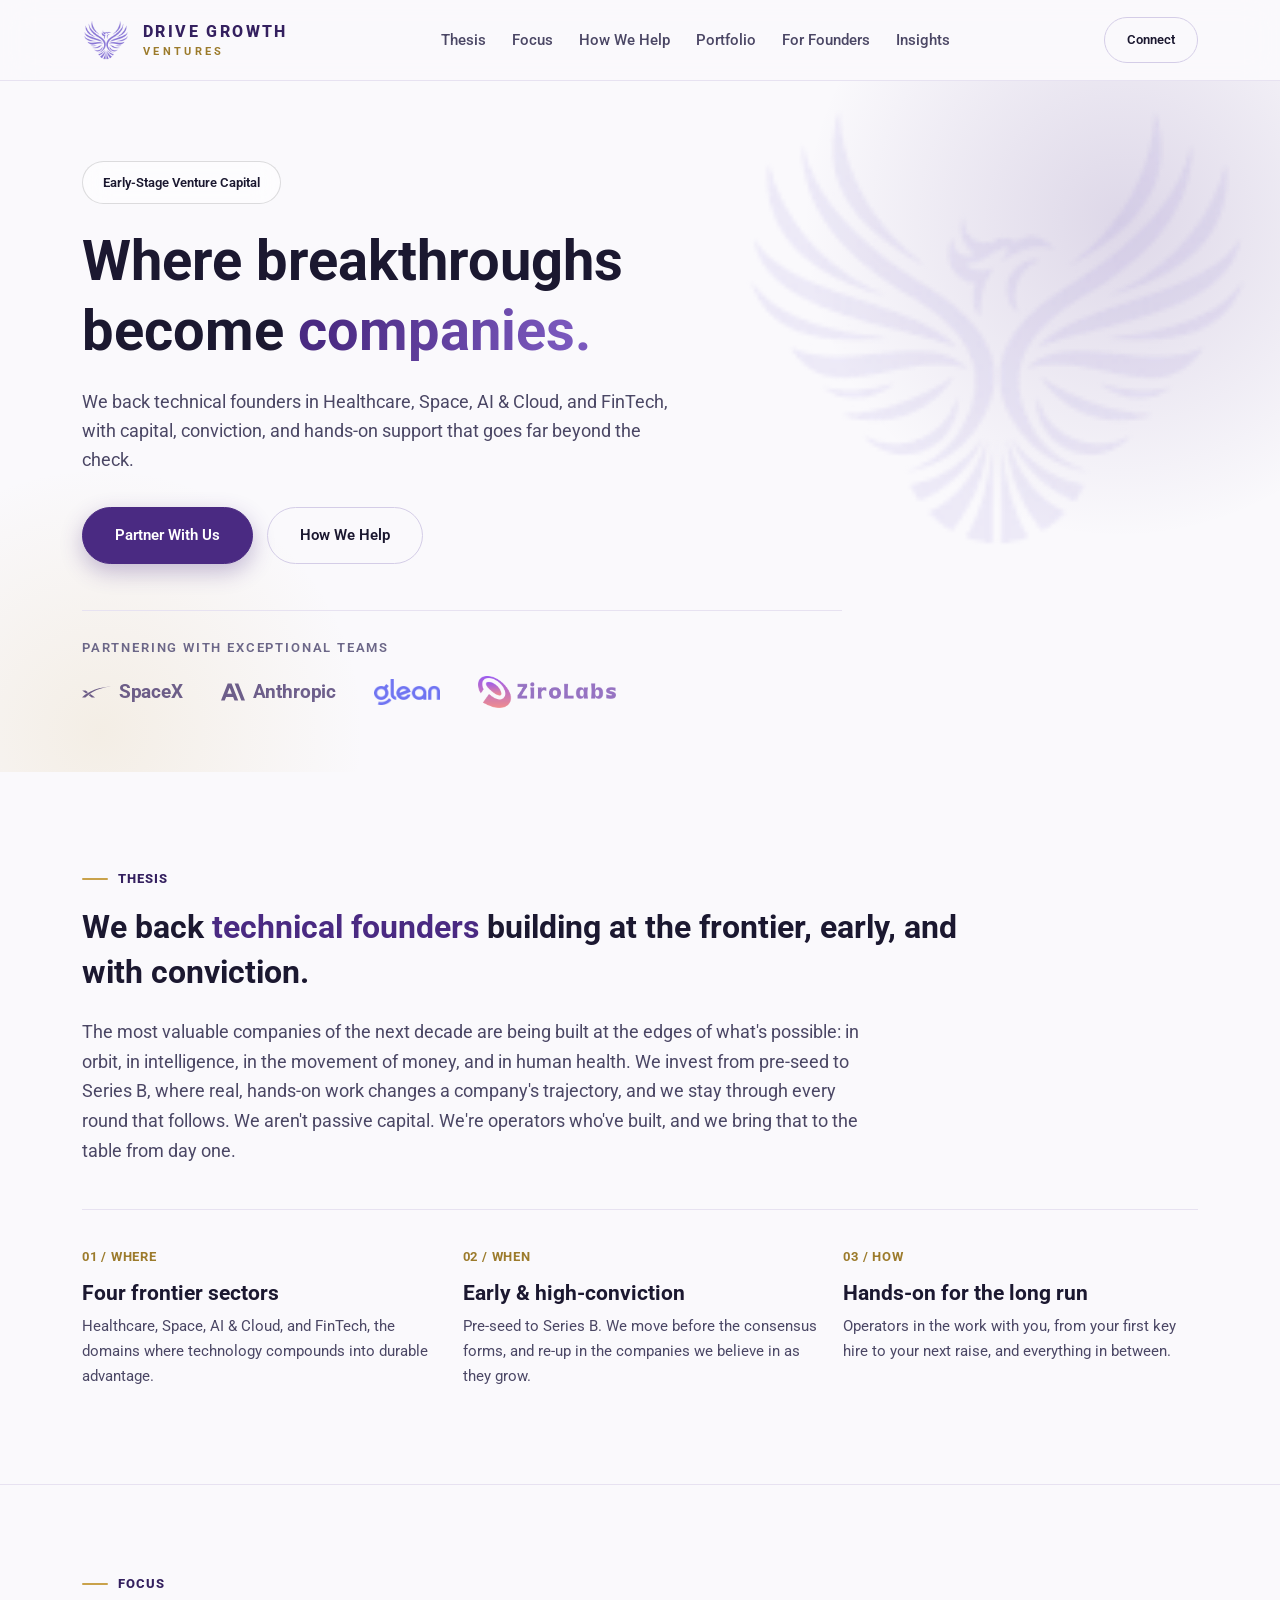
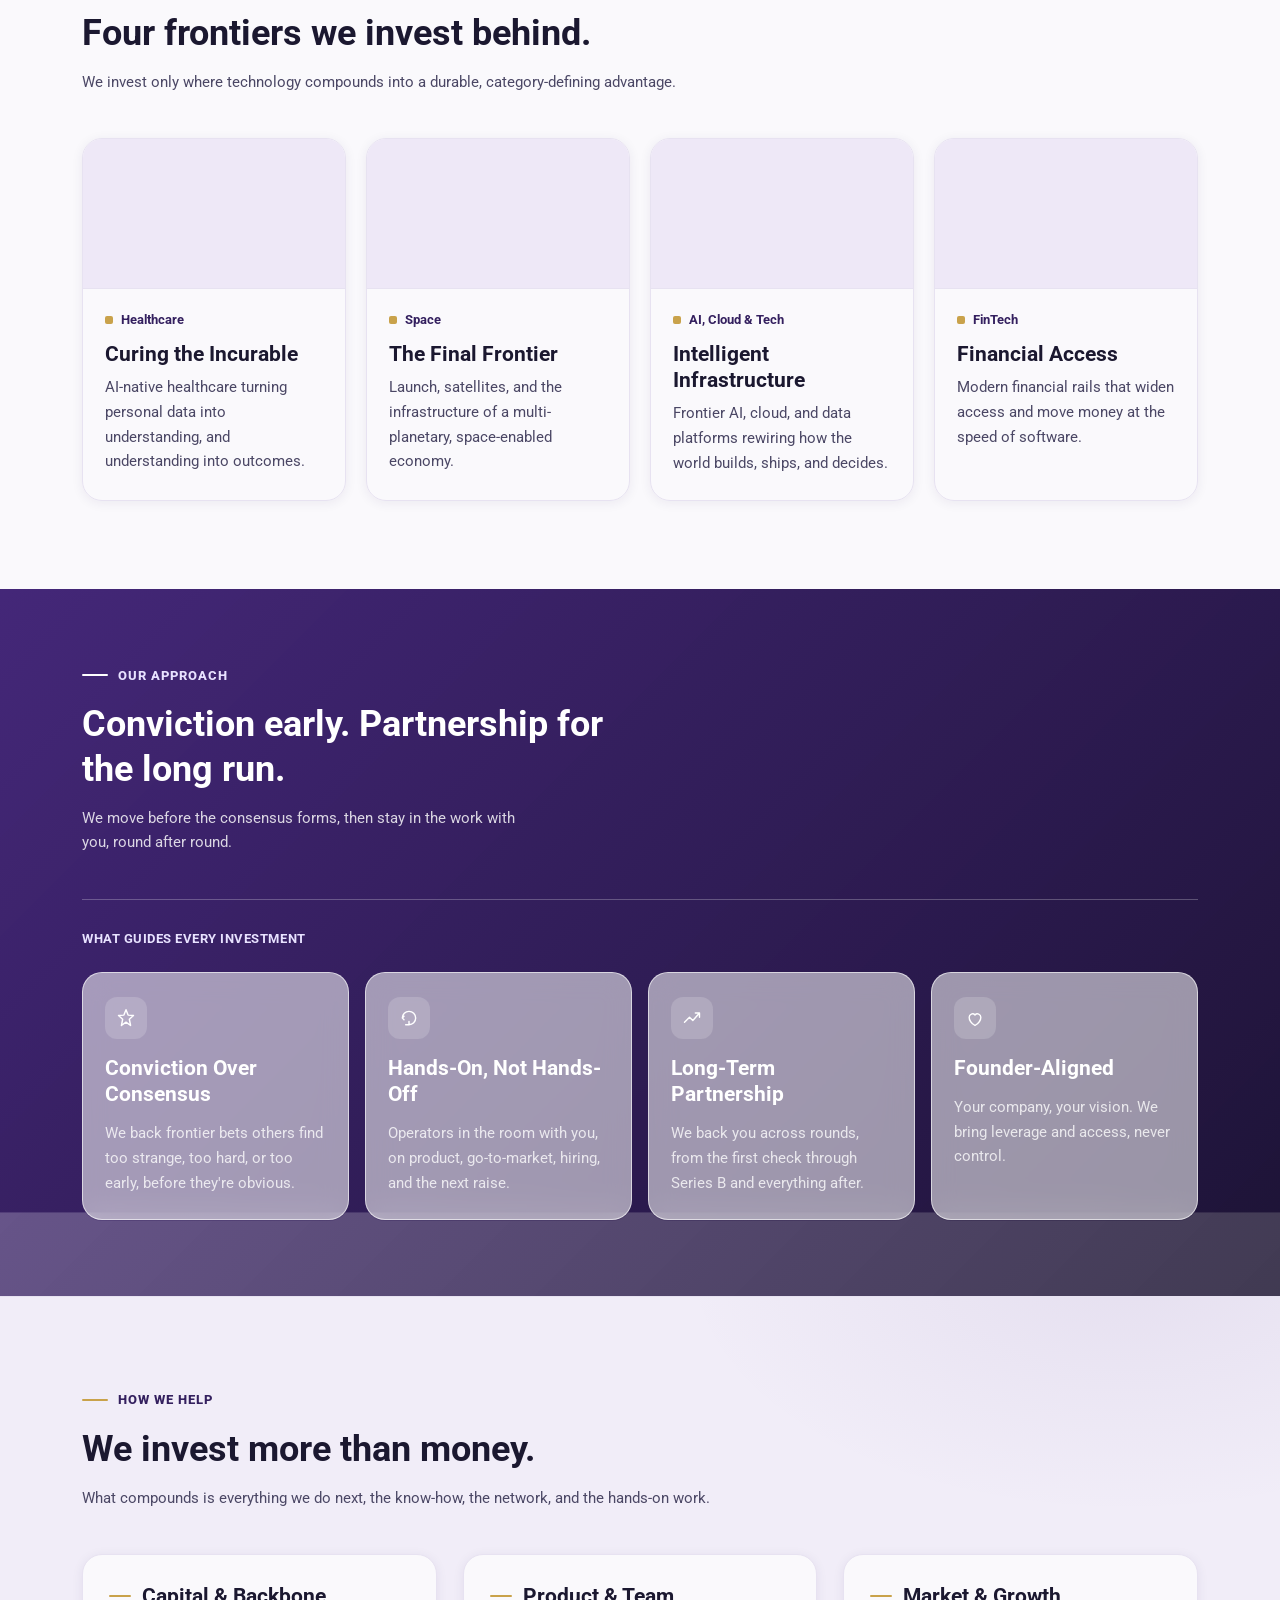
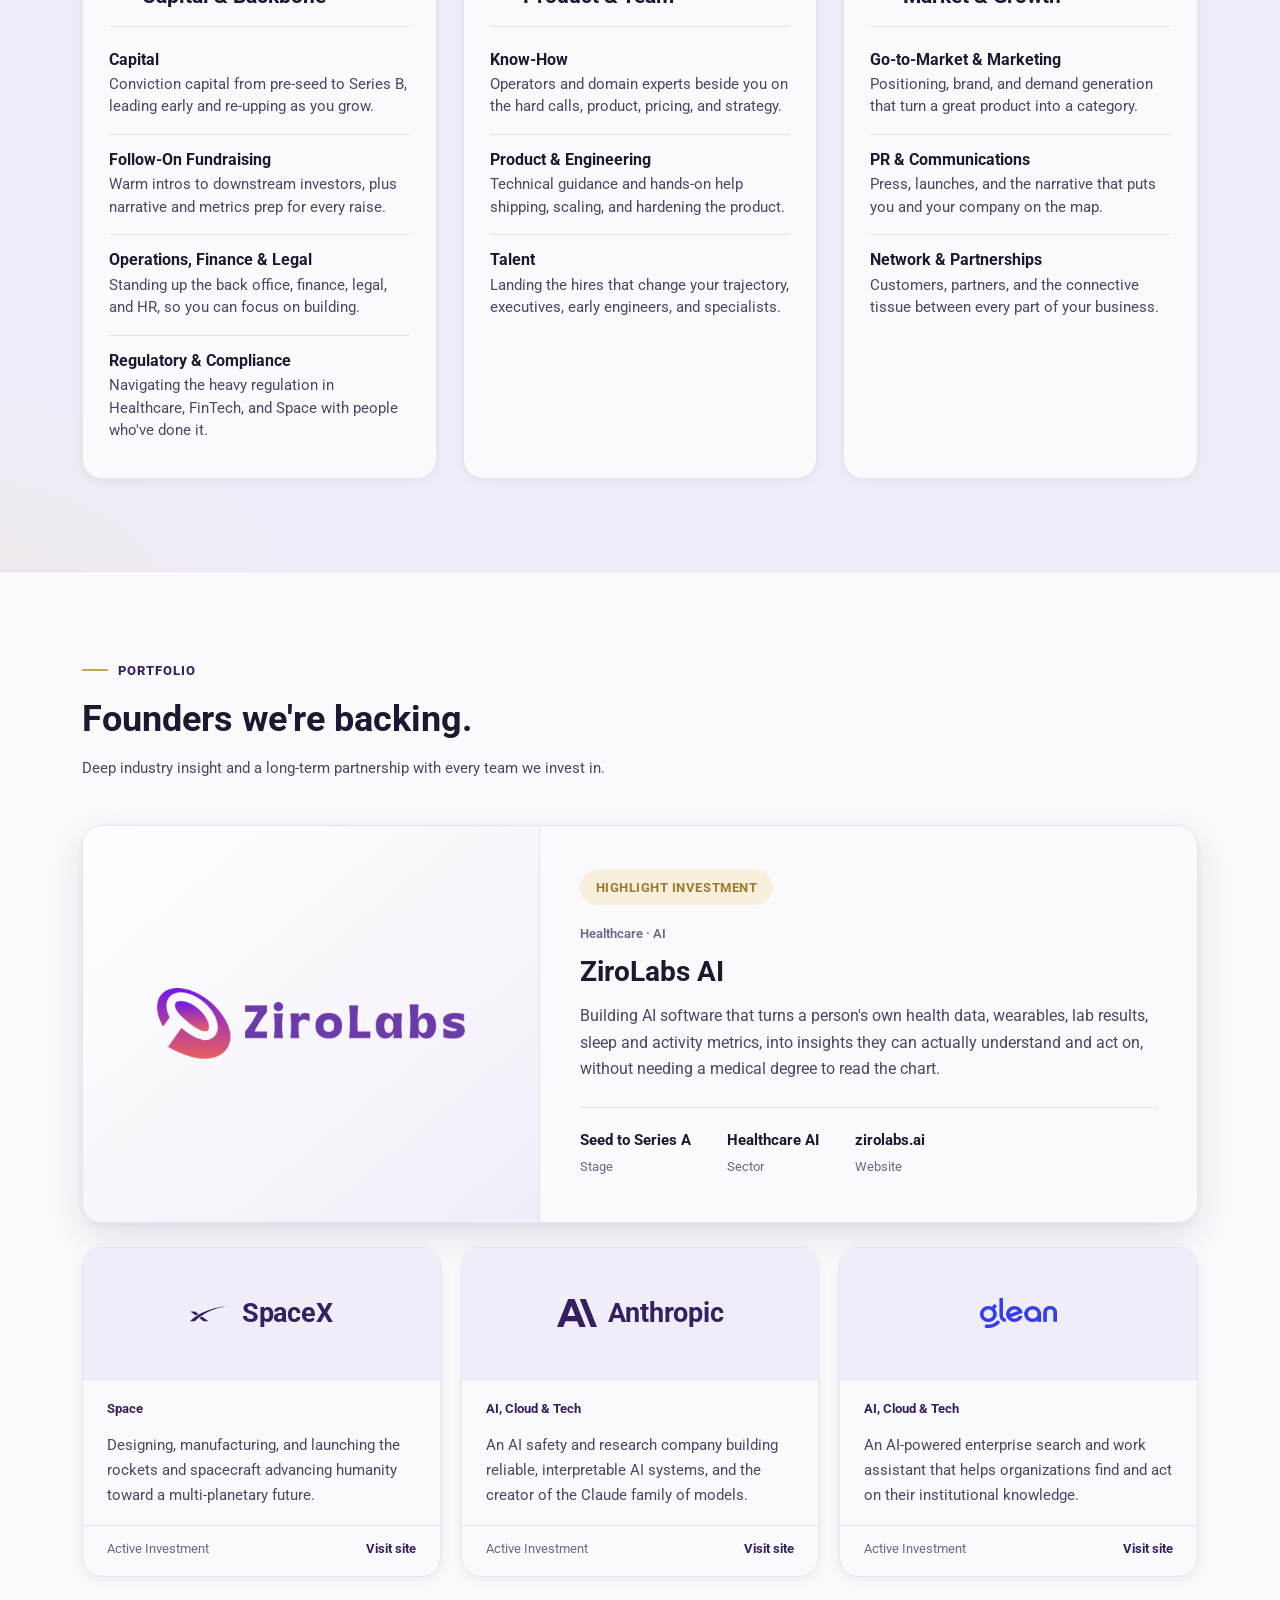
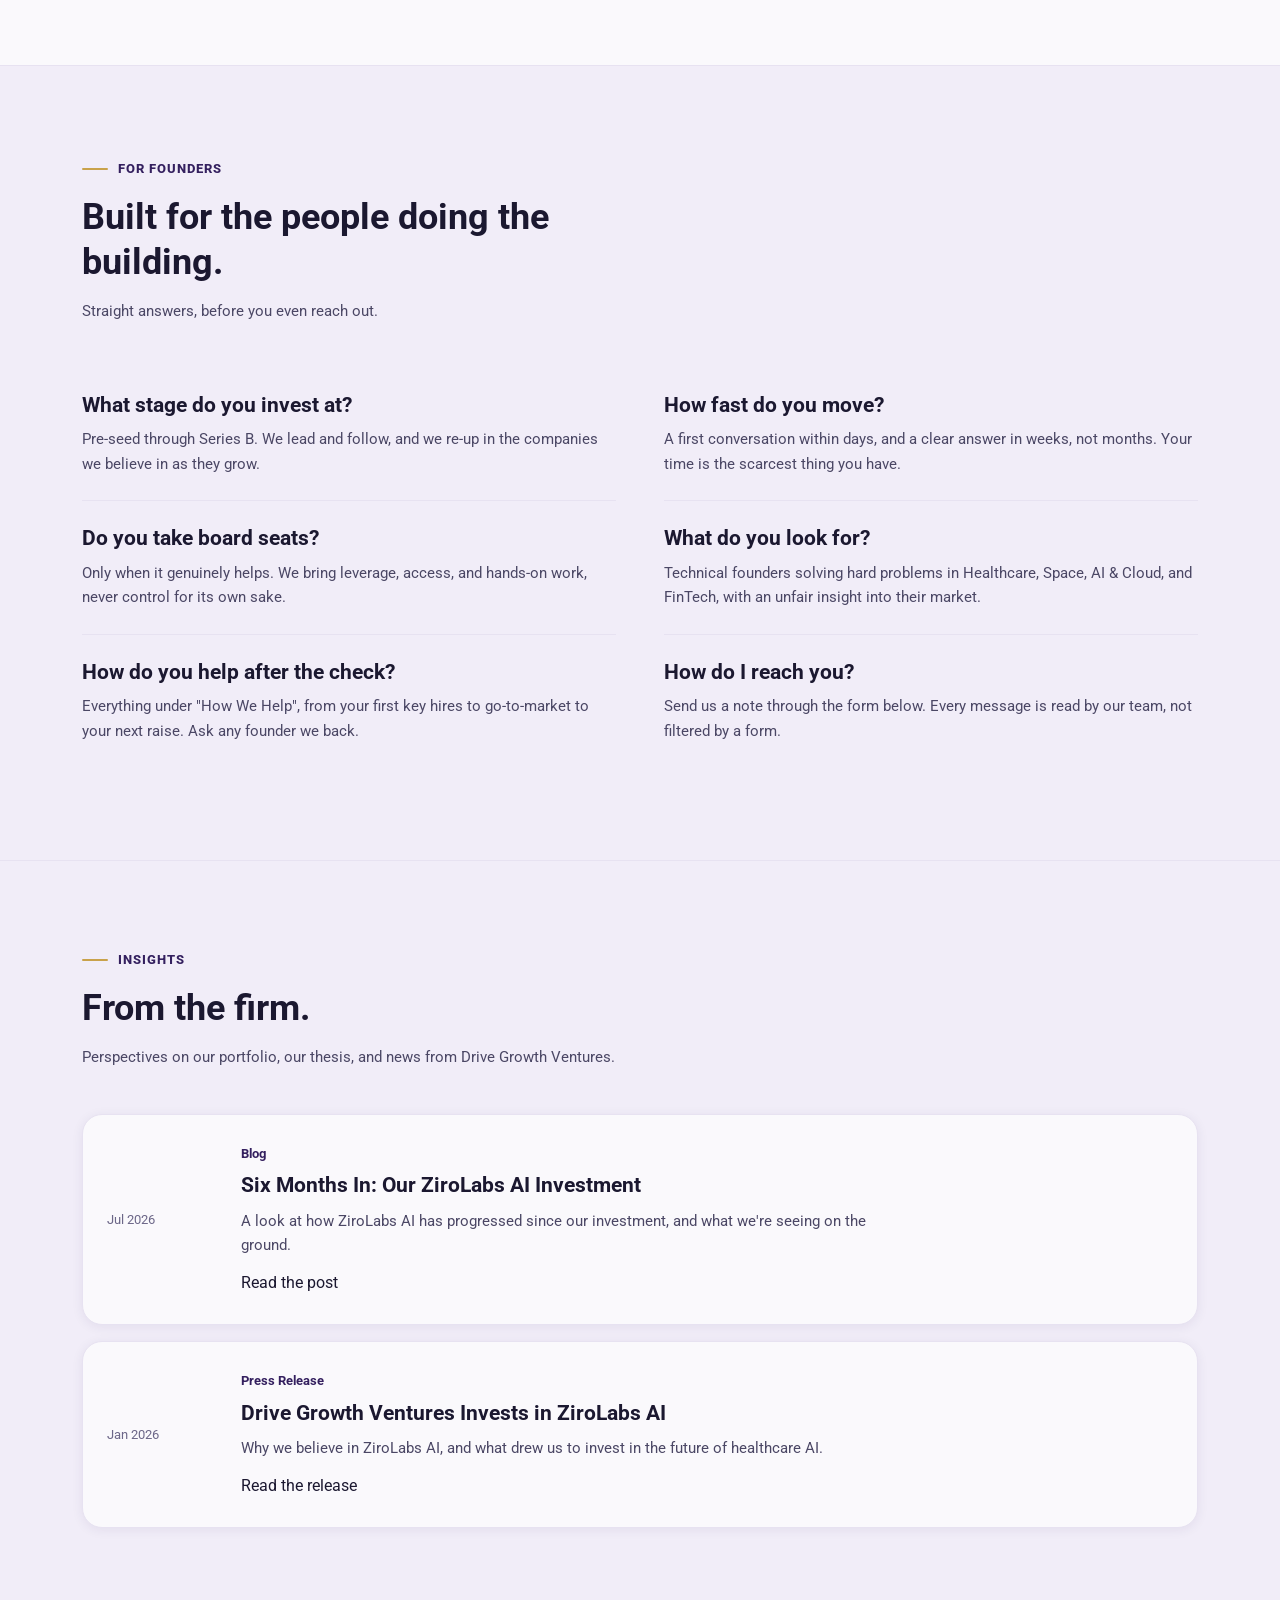
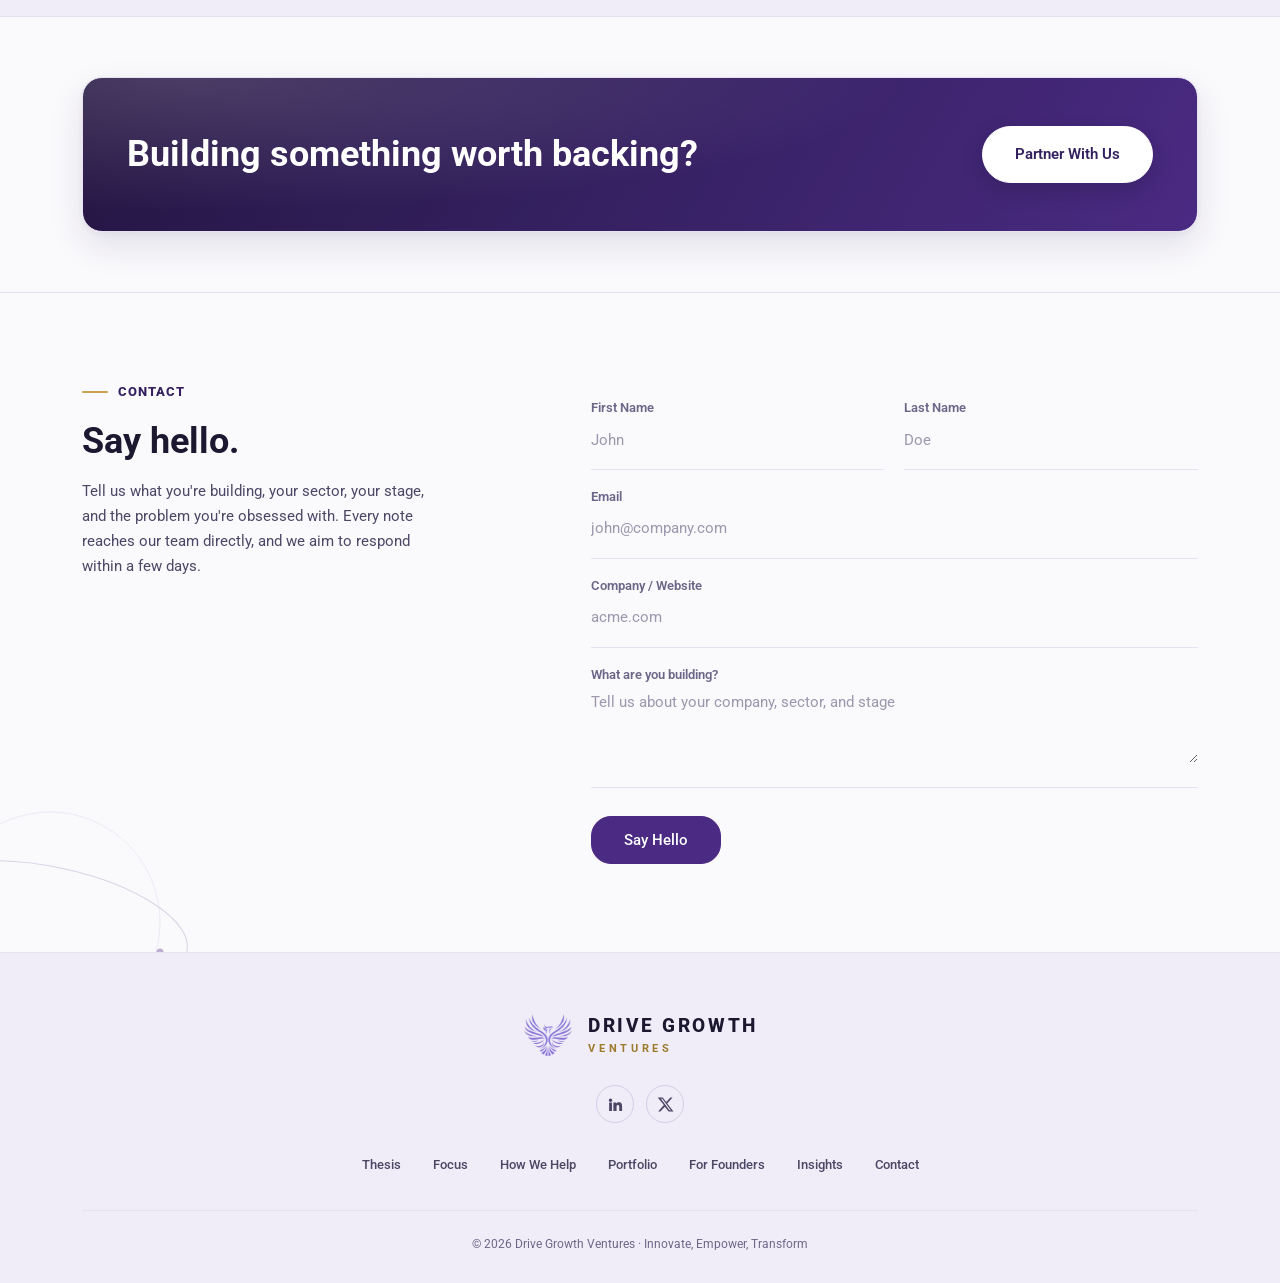
==== commit 25a78db5: "Enlarge Glean and ZiroLabs logos in hero strip" ====
--- a/index.html
+++ b/index.html
@@ -56,8 +56,8 @@
         <div class="hl-row">
           <span class="hl-item"><img src="logo-spacex.svg" alt="" style="height:12px"><span class="hl-word">SpaceX</span></span>
           <span class="hl-item"><img src="logo-anthropic.svg" alt="" style="height:18px"><span class="hl-word">Anthropic</span></span>
-          <span class="hl-item"><img src="logo-glean.png" alt="Glean" style="height:15px"></span>
-          <span class="hl-item"><img src="logo-zirolabs.png" alt="ZiroLabs" style="height:17px"></span>
+          <span class="hl-item"><img src="logo-glean.png" alt="Glean" class="hl-glean"></span>
+          <span class="hl-item"><img src="logo-zirolabs.png" alt="ZiroLabs" class="hl-ziro"></span>
         </div>
       </div>
     </div>
--- a/styles.css
+++ b/styles.css
@@ -937,7 +937,9 @@
 .hl-item:hover{opacity:1;}
 .hl-item img{display:block;width:auto;}
 .hl-item .hl-word{font-weight:700;font-size:19px;letter-spacing:-.01em;color:var(--purple-dark);white-space:nowrap;}
-@media(max-width:640px){.hl-row{gap:22px 26px;}.hl-mark{font-size:16px;}.hl-item .hl-word{font-size:16px;}}
+.hl-glean{height:26px;}
+.hl-ziro{height:32px;}
+@media(max-width:640px){.hl-row{gap:22px 26px;}.hl-mark{font-size:16px;}.hl-item .hl-word{font-size:16px;}.hl-glean{height:21px;}.hl-ziro{height:26px;}}
 
 /* Investment Thesis */
 .thesis{padding:96px 0;position:relative;overflow:hidden;}
